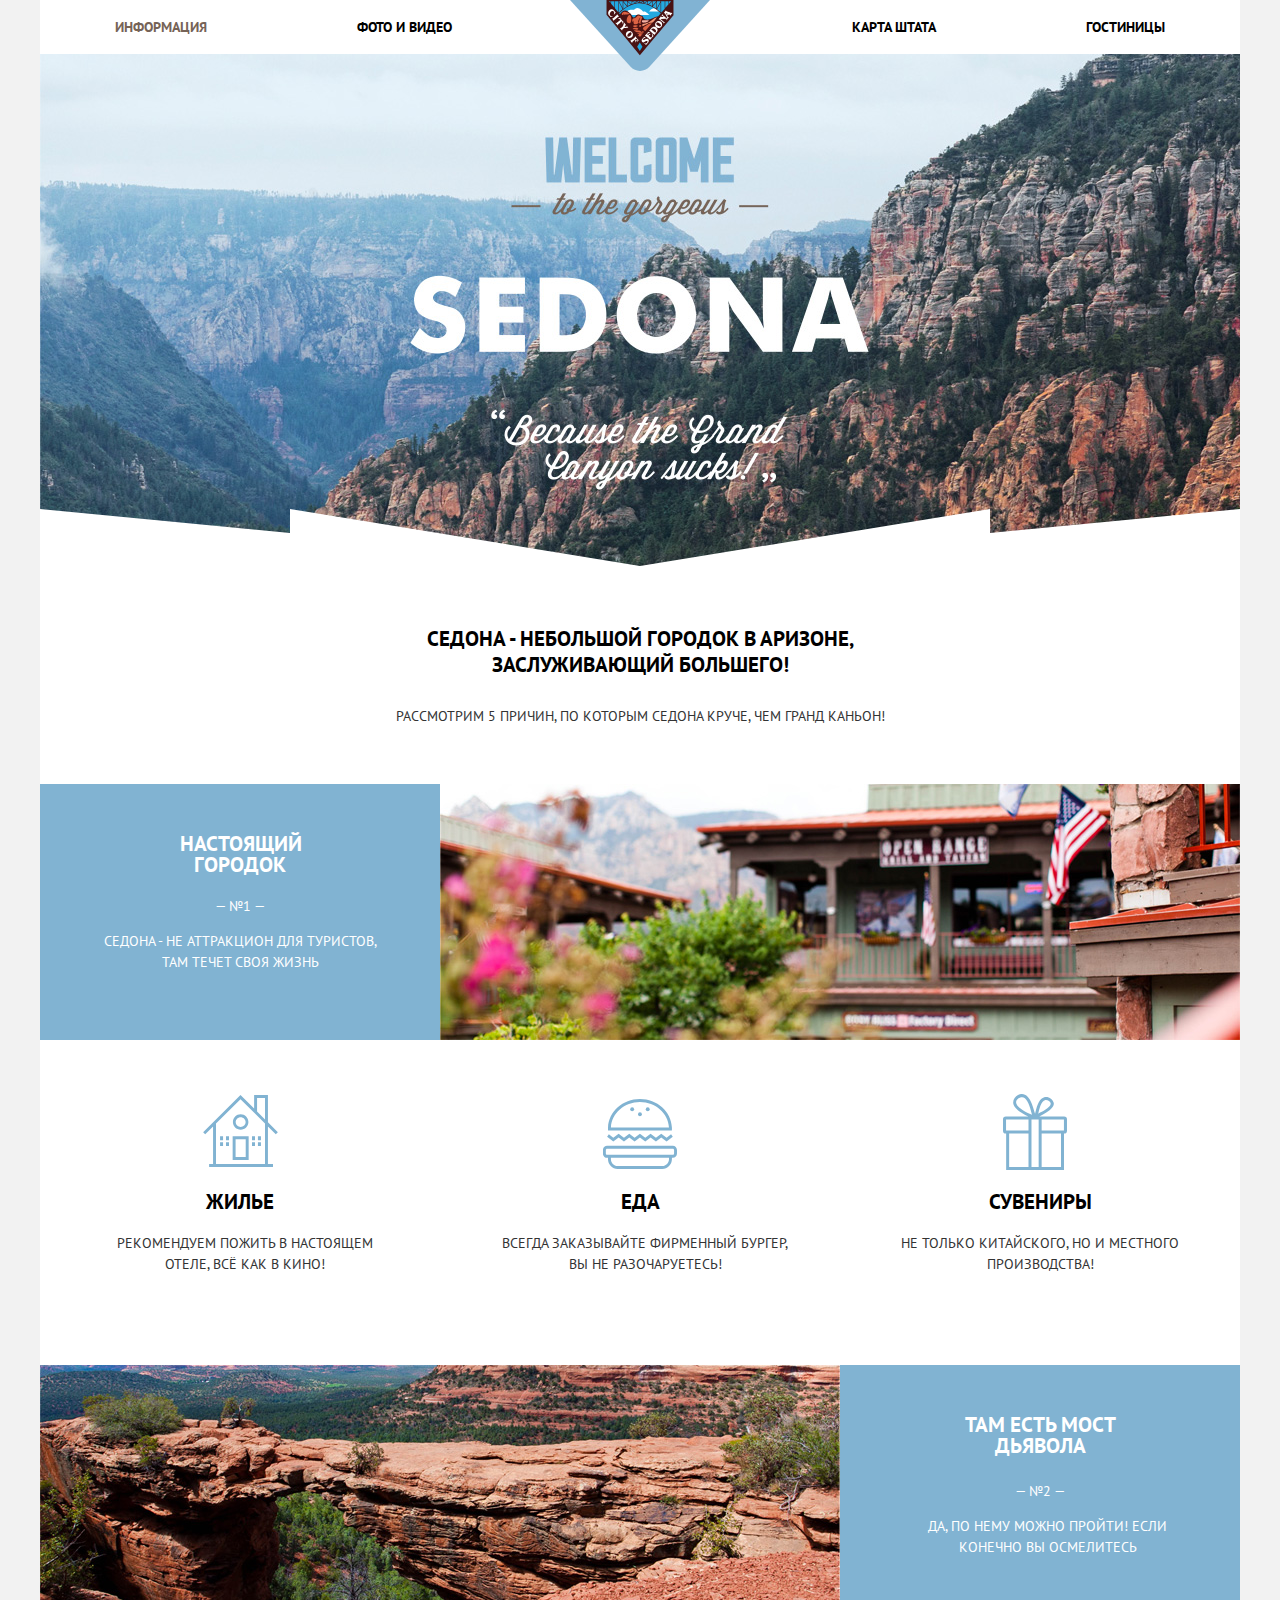
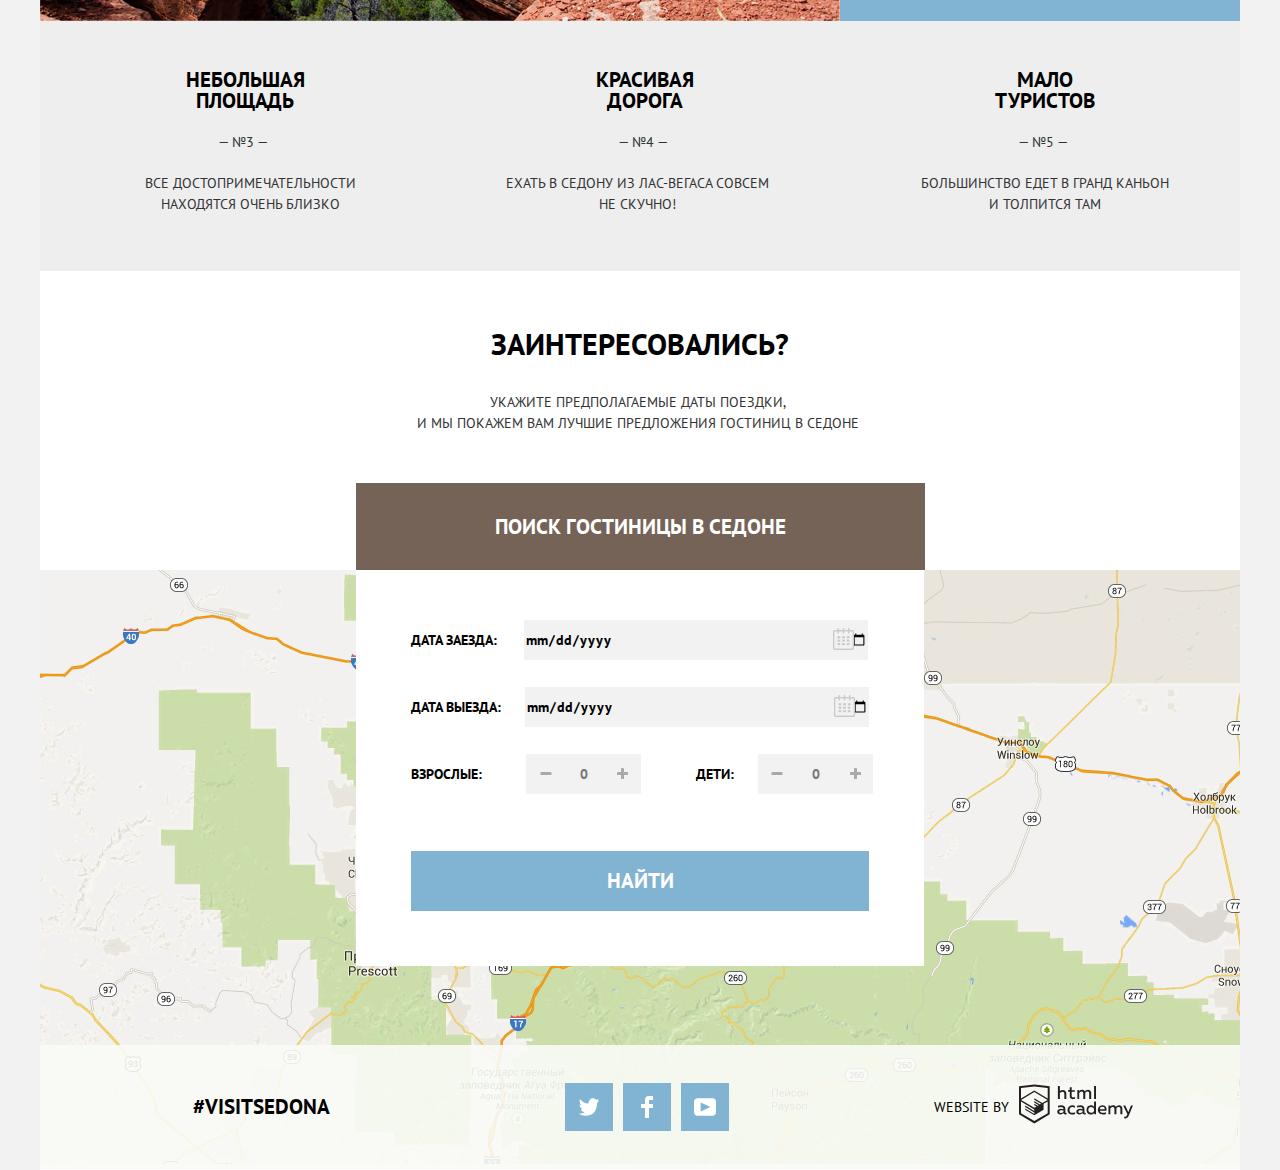
==== index.html @ 7e6beef3 "Финальные правки" ====
<!DOCTYPE html>
<html lang="ru">

<head>
  <meta charset="utf-8">
  <title>HTML Academy: Седона</title>
  <link href="https://fonts.googleapis.com/css?family=PT+Sans:400,700&display=swap&subset=cyrillic" rel="stylesheet">
  <link href="css/normalize.css" rel="stylesheet">
  <link href="css/style.min.css" rel="stylesheet">
</head>

<body>
  <header class="main-header container">
    <nav class="main-navigation">
      <a class="main-header-logo" href="#" tabindex="-1">
        <img src="img/logo-sedona.svg" width="140" height="72" alt="Логотип штата Седона">
      </a>
      <ul class="site-navigation">
        <li class="site-navigation-current"><a href="index.html">Информация</a></li>
        <li><a href="#media">Фото и видео</a></li>
        <li><a href="#map">Карта штата</a></li>
        <li><a href="inner.html">Гостиницы</a></li>
      </ul>
    </nav>
  </header>
  <main class="container">
    <h1 class="visually-hidden">Штат Седона</h1>
    <section class="main-photo-section">
      <h4 class="visually-hidden">Фотография Седоны</h4>
      <img src="img/main-photo.jpg" width="1200" height="800" class="main-photo" alt="Фотография Седоны">
      <div class="main-photo-polygon">
        <svg xmlns="http://www.w3.org/2000/svg" width="1200" height="275" viewBox="0 0 1200 57">
          <path d="M0 57V0l250 24V0l350 57L950 0v24l250-24v57H0z" fill="#fff" /></svg>
      </div>
    </section>
    <section class="features">
      <div class="features-text">
        <h2 class="visually-hidden">Преимущества Седоны</h2>
        <p class="features-text-main">Седона - небольшой городок в Аризоне, заслуживающий большего!</p>
        <p class="features-text-p thin-text">Рассмотрим 5 причин, по которым Седона круче, чем Гранд Каньон!</p>
      </div>
      <ul class="features-list">
        <li class="feature-with-photo">
          <div class="feature-city">
            <h3>Настоящий городок</h3>
            <span class="number thin-text">&mdash; №1 &mdash;</span>
            <p class="feature-text-sedona thin-text">Седона - не аттракцион для туристов, там течет своя жизнь</p>
          </div>
          <img src="img/sedona-city.jpg" class="feature-photo" width="800" height="256" alt="Фото города Седона">
        </li>
        <li class="feature-with-photo">
          <img src="img/sedona-bridge.jpg" class="feature-photo" width="800" height="256" alt="Фото моста Дьявола">
          <div class="feature-bridge">
            <h3>Там есть мост дьявола</h3>
            <span class="number thin-text">&mdash; №2 &mdash;</span>
            <p class="feature-text-bridge thin-text">Да, по нему можно пройти! Если конечно вы осмелитесь</p>
          </div>
        </li>
        <li class="feature-item-no-photo">
          <div class="square">
            <h3>Небольшая площадь</h3>
            <span class="thin-text">&mdash; №3 &mdash;</span>
            <p class="feature-text-places thin-text">Все достопримечательности находятся очень близко</p>
          </div>
        </li>
        <li class="feature-item-no-photo">
          <div class="road">
            <h3>Красивая дорога</h3>
            <span class="thin-text">&mdash; №4 &mdash;</span>
            <p class="feature-text-road thin-text">Ехать в Седону из Лас-Вегаса совсем не скучно!</p>
          </div>
        </li>
        <li class="feature-item-no-photo">
          <div class="tourists">
            <h3>Мало туристов</h3>
            <span class="thin-text">&mdash; №5 &mdash;</span>
            <p class="feature-text-canyon thin-text">Большинство едет в Гранд Каньон и толпится там</p>
          </div>
        </li>
        <li>
          <ul class="infrastructure-list">
            <li class="infrastructure-item">
              <h3 class="accomodation-heading">Жилье</h3>
              <p class="accomodation-text thin-text">Рекомендуем пожить в настоящем отеле, всё как в кино!</p>
            </li>
            <li class="infrastructure-item">
              <h3 class="food-heading">Еда</h3>
              <p class="burger-text thin-text">Всегда заказывайте фирменный бургер, вы не разочаруетесь!</p>
            </li>
            <li class="infrastructure-item">
              <h3 class="souvenirs-heading">Сувениры</h3>
              <p class="souvenirs-text thin-text">Не только китайского, но и местного производства!</p>
            </li>
          </ul>
        </li>
      </ul>
    </section>
    <section class="search-hotel">
      <h2 class="visually-hidden">Поиск гостиницы в Седоне</h2>
      <b>Заинтересовались?</b>
      <p class="appointment-info thin-text">
        Укажите предполагаемые даты поездки,<br> и мы покажем вам лучшие предложения гостиниц в Седоне
      </p>
      <a href="hotel-form.html" class="button activate-form-btn">Поиск гостиницы в Седоне</a>
      <div class="search-form">
        <form class="appointment-form" action="https://echo.htmlacademy.ru" method="POST">
          <p class="appointment-item appointment-item-arrival-date">
            <label for="appointment-arrival-date">Дата заезда:</label>
            <input class="date-window" id="appointment-arrival-date" type="date" name="arrival" value="">
            <button class="calendar-btn-in" type="button"></button>
          </p>
          <p class="appointment-item">
            <label for="appointment-departure-date">Дата выезда:</label>
            <input class="date-window" id="appointment-departure-date" type="date" name="departure" value="">
            <button class="calendar-btn-out" type="button"></button>
          </p>
          <div class="visitors">
            <p class="appointment-item appointment-item-adults">
              <button class="btn-plus btn-plus-adults" type="button"></button>
              <label for="number-adults">Взрослые:</label>
              <input class="adult-numbers" id="number-adults" type="text" name="adults" placeholder="0">
              <button class="btn-minus btn-minus-adults" type="button"></button>
            </p>
            <p class="appointment-item appointment-item-children">
              <label for="number-children">Дети:</label>
              <button class="btn-plus btn-plus-children" type="button"></button>
              <input class="children-numbers" id="number-children" type="text" name="children" placeholder="0">
              <button class="btn-minus btn-minus-children" type="button"></button>
            </p>
          </div>
          <button class="button button-form" type="submit">Найти</button>
        </form>
      </div>
    </section>
    <section class="map-section">
      <h4 class="visually-hidden">Карта Седоны</h4>
      <img src="img/map.jpg" class="map" width="1200" height="594" alt="Карта Седоны">
    </section>
  </main>
  <footer class="main-footer container">
    <b>#VISITSEDONA</b>
    <div class="footer-social">
      <a class="social-button social-button-twitter" href="#twitter" aria-label="Седона в Twitter">
        <svg xmlns="http://www.w3.org/2000/svg" xmlns:xlink="http://www.w3.org/1999/xlink" width="20" height="20"
          viewBox="0 0 17 15">
          <path fill="#FFF"
            d="M10.95.144c1.685-.496 2.984.27 3.577 1.179.673-.231 1.331-.481 2.011-.708a2.345 2.345 0 0 1-.857 1.768c.685.17 1.304-.491 1.304-.491-.169 1-1.006 1.788-1.563 2.024-.231 6.75-3.175 11.217-10.077 11.082h-.446c-.41 0-4.164-.46-4.898-1.887 2.271.196 3.893-.422 4.693-1.177-.96-.3-2.679-.477-2.979-2.95.349.106.564.228 1.19.119C1.705 8.247.374 7.53.448 5.33c.285.328 1.067.536 1.34.472C1.085 5.561-.182 2.442.894.85c1.818 1.854 3.735 3.606 7.152 3.773C8.254 2.33 9.183.793 10.95.144z" />
        </svg>
      </a>
      <a class="social-button social-button-facebook" href="#facebook" aria-label="Седона на Facebook">
        <svg xmlns="http://www.w3.org/2000/svg" width="18" height="22" viewBox="0 0 12 22">
          <path fill="#FFF" d="M12 4V0H8a4 4 0 0 0-4 4v4H0v4h4v10h4V12h4V8H8V4h4z" /></svg>
      </a>
      <a class="social-button social-button-youtube" href="#youtube" aria-label="Седона в Youtube">
        <svg xmlns="http://www.w3.org/2000/svg" xmlns:xlink="http://www.w3.org/1999/xlink" width="22" height="20"
          viewBox="0 0 20 16">
          <path fill="#FFF"
            d="M17 0H3C1.35 0 0 1.35 0 3v10c0 1.65 1.35 3 3 3h14c1.65 0 3-1.35 3-3V3c0-1.65-1.35-3-3-3zM6.027 11.998V4.002L15.014 8l-8.987 3.998z" />
        </svg>
      </a>
    </div>
    <p class="footer-copyright">
      <span>Website by</span>
      <a class="academy-logo" href="https://htmlacademy.ru/intensive/htmlcss" aria-label="Логотип HTML-академии">
        <svg id="Layer_1" data-name="Layer 1" xmlns="http://www.w3.org/2000/svg" width="114" height="40"
          viewBox="0 0 108.08 36.85">
          <title>logo-htmlacademy-small1</title>
          <path
            d="M44.61,26.88a2,2,0,0,0,.55-0.1v1.33a3.25,3.25,0,0,1-1.18.21,1.67,1.67,0,0,1-1.67-1,4.84,4.84,0,0,1-3.14,1.08c-1.51,0-2.91-.83-2.91-2.55,0-2.13,2-2.79,3.71-2.79a11.08,11.08,0,0,1,2.17.25v-0.3c0-1-.76-1.77-2.19-1.77a7.42,7.42,0,0,0-3,.64v-1.7a10.21,10.21,0,0,1,3.19-.55c2.36,0,3.81,1.12,3.81,3.65v3a0.54,0.54,0,0,0,.49.59h0.17Zm-6.44-1.13A1.35,1.35,0,0,0,39.63,27h0.11a3.39,3.39,0,0,0,2.41-1V24.58a9.72,9.72,0,0,0-1.81-.21c-1,0-2.16.33-2.16,1.38h0Zm12.36-6.11a5,5,0,0,1,2.57.64V22a4.08,4.08,0,0,0-2.3-.7,2.75,2.75,0,1,0,0,5.49,5,5,0,0,0,2.43-.64v1.71a6.27,6.27,0,0,1-2.76.57A4.21,4.21,0,0,1,46,24.51q0-.21,0-0.41a4.32,4.32,0,0,1,4.18-4.46h0.38Zm12.17,7.24a2,2,0,0,0,.55-0.1v1.33a3.25,3.25,0,0,1-1.18.21,1.67,1.67,0,0,1-1.67-1,4.84,4.84,0,0,1-3.14,1.08c-1.51,0-2.91-.83-2.91-2.55,0-2.13,2-2.79,3.71-2.79a11.08,11.08,0,0,1,2.17.25v-0.3c0-1-.76-1.77-2.19-1.77a7.42,7.42,0,0,0-3,.64v-1.7a10.21,10.21,0,0,1,3.19-.55c2.36,0,3.81,1.12,3.81,3.65v3a0.54,0.54,0,0,0,.49.59h0.17Zm-6.44-1.13A1.35,1.35,0,0,0,57.73,27h0.11a3.39,3.39,0,0,0,2.41-1V24.58a9.72,9.72,0,0,0-1.81-.21c-1.06,0-2.16.33-2.16,1.38h0ZM73,16V28.2H71.35V26.88a3.88,3.88,0,0,1-3.19,1.54,4.4,4.4,0,0,1,0-8.78,3.81,3.81,0,0,1,3,1.3V16H73Zm-4.53,5.22a2.76,2.76,0,1,0,0,5.52A2.86,2.86,0,0,0,71.15,25V23A2.91,2.91,0,0,0,68.49,21.27ZM79,19.64c3.31,0,4.46,2.68,3.92,5.09H76.7c0.21,1.5,1.67,2.11,3.19,2.11a6.11,6.11,0,0,0,2.64-.59v1.6a7.14,7.14,0,0,1-3,.57C77,28.42,74.78,27,74.78,24a4.18,4.18,0,0,1,4-4.39H79Zm0.09,1.54a2.28,2.28,0,0,0-2.44,2.1v0.06H81.3A2,2,0,0,0,79.13,21.18Zm5.73,7V19.87h1.65v1a3.81,3.81,0,0,1,2.78-1.27A2.86,2.86,0,0,1,91.89,21a4.12,4.12,0,0,1,2.91-1.33A3.06,3.06,0,0,1,98,23V28.2h-1.9V23.05a1.59,1.59,0,0,0-1.42-1.75H94.42a2.8,2.8,0,0,0-2.07,1.12V28.2h-1.9V23.05A1.59,1.59,0,0,0,89,21.31H88.8a3,3,0,0,0-2.21,1.29v5.63H84.86Zm21.31-8.33h1.9l-3.91,9.46c-0.9,2.17-2.09,2.86-3.35,2.86a4.76,4.76,0,0,1-1.1-.14V30.46a2.86,2.86,0,0,0,.85.12c0.9,0,1.58-.64,2.07-1.9l0.17-.42-4-8.4h2l2.86,6.29ZM38.73,1.46V6.22a3.81,3.81,0,0,1,2.7-1.14,3.25,3.25,0,0,1,3.44,3.4v5.15H43V8.72a1.81,1.81,0,0,0-1.61-2h-0.3a2.93,2.93,0,0,0-2.32,1.39v5.52h-1.9V1.46h1.9ZM49.94,2.31v3h3V6.91h-3v3.81c0,1.1.5,1.46,1.58,1.46a4.49,4.49,0,0,0,1.69-.33v1.6A6.8,6.8,0,0,1,51,13.8a2.55,2.55,0,0,1-2.86-2.74V6.89H46.58V5.26h1.5V2.74Zm5.4,11.31V5.28H57v1A3.81,3.81,0,0,1,59.77,5a2.86,2.86,0,0,1,2.6,1.33A4.12,4.12,0,0,1,65.28,5,3.06,3.06,0,0,1,68.44,8.4v5.21h-1.9V8.46a1.59,1.59,0,0,0-1.42-1.75H64.89a2.8,2.8,0,0,0-2.07,1.12v5.78h-1.9V8.46A1.59,1.59,0,0,0,59.5,6.71H59.27A3,3,0,0,0,57.06,8v5.63H55.34ZM71.17,1.45H73V13.6H71.17V1.45ZM14.71,0H14.55L0,1.54V28.21l14.55,8.66,14.55-8.66V1.54Zm12.5,27.1L14.55,34.64,1.9,27.12V16.18l12.59,7.5V25L5.86,19.9v1.31l8.68,5.21v1.39L5.87,22.65V24l8.68,5.21,8.75-5.24V18.31L27.2,16V27.12Zm0-12.53-3.48,2-1.6,1L14.51,13v1.31L21,18.23H21l-0.14.09-1,.54-5.37-3.2V17l4.24,2.52-1,.67-3.2-1.9v1.31l2.1,1.24L14.5,22.1,2,14.65,14.51,7.11Zm0-1.32L14.49,5.76,1.91,13.25v-10L14.56,1.92,27.21,3.25v10h0Z"
            transform="translate(0 -0.02)" fill="#231f20" />
        </svg>
      </a>
    </p>
  </footer>
  <script src="js/script.min.js"></script>
</body>

</html>
---- css/style.min.css ----
@-webkit-keyframes wow{0%{-webkit-transform:rotate(0deg);transform:rotate(0deg)}to{-webkit-transform:rotate(360deg);transform:rotate(360deg)}}@keyframes wow{0%{-webkit-transform:translateX(-2000px);transform:translateX(-2000px)}to{-webkit-transform:translateX(0);transform:translateX(0)}}@-webkit-keyframes shake{0%,to{-webkit-transform:translateX(0);transform:translateX(0)}10%,30%,50%,70%,90%{-webkit-transform:translateX(-10px);transform:translateX(-10px)}20%,40%,60%,80%{-webkit-transform:translateX(10px);transform:translateX(10px)}}@keyframes shake{0%,to{-webkit-transform:translateX(0);transform:translateX(0)}10%,30%,50%,70%,90%{-webkit-transform:translateX(-10px);transform:translateX(-10px)}20%,40%,60%,80%{-webkit-transform:translateX(10px);transform:translateX(10px)}}.main-navigation,body{font-size:14px;font-weight:700;background-color:#fff}body{margin:0;font-family:"PT Sans",Arial,sens-serif;text-transform:uppercase;line-height:21px}a{text-decoration:none}img{max-width:100%;height:auto}.main-navigation{line-height:26px;color:#000;display:-webkit-box;display:-ms-flexbox;display:flex;-webkit-box-orient:horizontal;-webkit-box-direction:normal;-ms-flex-direction:row;flex-direction:row;-ms-flex-pack:distribute;justify-content:space-around;-ms-flex-wrap:nowrap;flex-wrap:nowrap;-webkit-box-align:center;-ms-flex-align:center;align-items:center;position:relative}.container{margin:0 auto;width:1200px;-webkit-box-shadow:80px 0 0 0 #f2f2f2,-80px 0 0 #f2f2f2;box-shadow:80px 0 0 0 #f2f2f2,-80px 0 0 #f2f2f2}.site-navigation{list-style:none;margin-left:0;padding:0;display:-webkit-box;display:-ms-flexbox;display:flex;-webkit-box-orient:horizontal;-webkit-box-direction:normal;-ms-flex-direction:row;flex-direction:row;width:100%;-ms-flex-pack:distribute;justify-content:space-around}.site-navigation li:nth-child(2){margin-right:250px}.site-navigation a{color:#000}.main-header-logo{z-index:10;top:0;position:absolute;left:530px}.features{margin-top:-218px;-webkit-box-shadow:80px 0 0 0 #f2f2f2,-80px 0 0 #f2f2f2;box-shadow:80px 0 0 0 #f2f2f2,-80px 0 0 #f2f2f2}.features-text-main{text-align:center;font-size:21px;line-height:26px;margin:60px auto -15px;width:445px}.features-text{background-color:#fff;display:inline-block;width:1200px;vertical-align:center}.features-text-p{text-align:center;font-size:14px;line-height:26px;margin-top:40px;margin-bottom:55px}.feature-bridge{width:400px}.feature-with-photo{background-color:#81b3d2}.feature-item-no-photo,.feature-with-photo,.features-list{margin:0;padding:0;display:-webkit-box;display:-ms-flexbox;display:flex}.features-list{list-style:none;-ms-flex-wrap:wrap;flex-wrap:wrap;text-align:center}.feature-item-no-photo,.feature-with-photo{min-height:250px;-webkit-box-align:center;-ms-flex-align:center;align-items:center;width:1200px}.feature-item-no-photo{background-color:#eee;-webkit-box-pack:justify;-ms-flex-pack:justify;justify-content:space-between;width:400px;-webkit-box-ordinal-group:5;-ms-flex-order:4;order:4}.feature-item h3{font-size:21px;line-height:21px}.feature-item-no-photo h3,.feature-with-photo h3{width:120px;margin-left:140px;font-size:21px;line-height:21px}.road,.square,.tourists{margin-left:5px;margin-top:-15px}.feature-with-photo h3,.feature-with-photo p,.feature-with-photo span{color:#fff;text-align:center}.feature-bridge h3{width:151px;margin:0 auto 25px}.thin-text{color:#333;font-weight:400}.features li:nth-child(1){-webkit-box-ordinal-group:2;-ms-flex-order:1;order:1}.features li:nth-child(6){-webkit-box-ordinal-group:3;-ms-flex-order:2;order:2}.features li:nth-child(2){-webkit-box-ordinal-group:4;-ms-flex-order:3;order:3}.infrastructure-list{list-style:none;display:-webkit-box;display:-ms-flexbox;display:flex;-webkit-box-pack:justify;-ms-flex-pack:justify;justify-content:space-between;margin:0;padding:0}.infrastructure-item{text-align:center;background-color:#fff;font-size:14px;line-height:21px;-webkit-box-ordinal-group:4;-ms-flex-order:3;order:3;width:400px;padding:130px 0 0;position:relative}.infrastructure-item h3{font-size:21px;line-height:21px}.search-hotel{text-align:center;padding-top:55px}.search-hotel b{font-size:30px;line-height:36px}.appointment-info{margin-top:30px;margin-bottom:80px;width:445px;margin-left:375px}.appointment-form{background:#fff;width:568px;margin:0 auto;min-height:396px;display:-webkit-box;display:-ms-flexbox;display:flex;-ms-flex-wrap:wrap;flex-wrap:wrap;-webkit-box-pack:justify;-ms-flex-pack:justify;justify-content:space-between}.button{font:inherit;vertical-align:middle;text-transform:uppercase;text-align:center;border:0}.activate-form-btn{width:568px;background-color:#766357;color:#fff;font-size:21px;text-align:center;line-height:26px;margin:0 auto;padding:30px 139px}.activate-form-btn:focus,.activate-form-btn:hover{background-color:#604e43}.activate-form-btn:active{background-color:#503e33;color:#928a85}.button-form{width:460px;min-height:58px;background-color:#81b3d2;text-transform:uppercase;font-size:21px;font-weight:700;font-style:normal;font-stretch:normal;line-height:26px;letter-spacing:normal;text-align:center;color:#fff;margin:55px}.button-form:focus,.button-form:hover{background-color:#669ec0}.button-form:active{color:#94b9d2;background-color:#5496bd}.appointment-item input{font:inherit;background-color:#f2f2f2;border:0;font-size:14px;line-height:26px;min-height:40px;-webkit-box-sizing:border-box;box-sizing:border-box;width:344px}.appointment-item input:hover{background-color:#ebebeb}.appointment-item input:focus{background-color:#fff;outline:2px solid #e5e5e5}.map-section{width:1200px;position:relative;margin:30px auto 0;z-index:-10;-webkit-box-shadow:80px 0 0 0 #f2f2f2,-80px 0 0 #f2f2f2;box-shadow:80px 0 0 0 #f2f2f2,-80px 0 0 #f2f2f2}.main-footer,.social-button{display:-webkit-box;display:-ms-flexbox;display:flex;-webkit-box-orient:horizontal;-webkit-box-direction:normal;-ms-flex-direction:row;flex-direction:row;-webkit-box-align:center;-ms-flex-align:center;align-items:center}.main-footer{color:#000;background-color:rgba(249,251,246,.9);background-position:0 0;background-repeat:no-repeat;-ms-flex-wrap:nowrap;flex-wrap:nowrap;padding:25px;-webkit-box-sizing:border-box;box-sizing:border-box;margin:-125px auto auto;-webkit-box-shadow:80px 0 0 0 #f2f2f2,-80px 0 0 #f2f2f2;box-shadow:80px 0 0 0 #f2f2f2,-80px 0 0 #f2f2f2;width:1200px;-ms-flex-pack:distribute;justify-content:space-around}.main-footer .footer-social{margin-left:70px}.social-button{width:48px;height:48px;background-color:#81b3d2;margin-right:10px;-webkit-box-pack:center;-ms-flex-pack:center;justify-content:center}.social-button:focus,.social-button:hover{background-color:#669ec0}.social-button:active{background-color:#5496bd}.social-button:active path{fill:#88b6d1}.footer-copyright,.footer-social{display:-webkit-box;display:-ms-flexbox;display:flex;-webkit-box-align:center;-ms-flex-align:center;align-items:center}.main-footer b{font-size:21px;line-height:26px;margin-left:45px}.footer-copyright{margin-left:30px}.footer-copyright span{font-size:14px;line-height:26px;font-weight:400;vertical-align:middle;margin-right:10px}.academy-logo:focus path,.academy-logo:hover path{fill:#81b3d2}.academy-logo:active path{fill:#bdbbbc}.visually-hidden{position:absolute;clip:rect(0 0 0 0);width:1px;height:1px;margin:-1px}.filter{display:-webkit-box;display:-ms-flexbox;display:flex;-ms-flex-pack:distribute;justify-content:space-around;-ms-flex-wrap:wrap;flex-wrap:wrap}.filter ul{list-style:none;margin-left:-15px}.filters{background:url(../img/background-filter.jpg) #436b8e;min-height:160px;padding-top:25px}.filter fieldset{border:0;margin-left:35px}.fieldsets{display:-webkit-box;display:-ms-flexbox;display:flex;-webkit-box-pack:justify;-ms-flex-pack:justify;justify-content:space-between;margin-left:30px;margin-right:auto;width:450px}.filter legend{font-size:16px;line-height:21px;color:#fff}.filter-option label{font-size:14px;line-height:21px;display:inline-block;padding:11px 0;position:relative;vertical-align:center}.filter-option{position:relative;margin-left:15px}.filter-option label,.price-control label{color:#fff;font-weight:400}.price-control{border:2px solid #fff;padding:10px 50px 10px 64px}.main-navigation a:hover{color:#cadeeb}.main-navigation a:focus{color:#cadeeb}.main-navigation a:active{color:#cacaca}.site-navigation-current a{color:#766357}.filter-input:disabled+label{color:#000;opacity:.5}.button-form-filter{background-color:transparent;border:2px solid #fff;color:#fff;padding:10px 30px;margin-top:55px;margin-left:130px;font-size:14px;line-height:26px;text-transform:uppercase;margin-bottom:33px}.button-form-filter:hover{background-color:#fff;color:#000;border:0;padding:12px 32px}.sort-find{font-size:21px;line-height:26px;font-weight:700;margin-left:73px}.passive-sort,.sort-title{font-size:12px;line-height:18px;font-weight:400}.sort-title{margin-top:-40px;margin-left:245px}.passive-sort{color:#cacaca;border-bottom:1px dotted #81b3d2}.item-title:hover h3,.passive-sort:hover{color:#81b3d2}.passive-sort:focus{color:#000;border:0}.passive-sort:active{color:#81b3d2;border:0}.sort ul{list-style:none;padding:0;display:-webkit-box;display:-ms-flexbox;display:flex;-ms-flex-wrap:wrap;flex-wrap:wrap;text-align:center;margin:-32px 0 0 350px}.sort{background:#fff;padding:1px;margin-top:10px}.catalog h3{font-size:21px;line-height:26px;font-weight:700;color:#000;margin:0 auto}.text-about-hotel{padding:25px 0;margin-left:-5px}.buttons-hotels{margin-top:15px}.catalog-item,.catalog-item-price{display:-webkit-box;display:-ms-flexbox;display:flex}.catalog-item{border:1px solid #e5e5e5;border-left:none;border-right:none;padding-left:33px}.catalog-item-price{margin-top:7px}.catalog-item-image{padding:29px 40px}.catalog-item:nth-child(2),.catalog-item:nth-child(3){border-top:none;margin-top:-5px}.catalog-category,.catalog-price{font-size:14px;line-height:21px;font-weight:400;color:#333;width:120px}.catalog ul{list-style:none}.catalog{background:#fff;padding:1px;margin-top:15px}.catalog-list{padding:0}.catalog-item-rate{margin-top:43px;padding-right:110px}.hotel-rate,.hotel-stars{display:-webkit-box;display:-ms-flexbox;display:flex}.hotel-stars{-webkit-box-pack:end;-ms-flex-pack:end;justify-content:flex-end;min-width:100px;margin-top:30px;padding-right:105px}.hotel-rate{margin-left:auto;text-align:right;-webkit-box-orient:vertical;-webkit-box-direction:normal;-ms-flex-direction:column;flex-direction:column;margin-right:-45px}.button-more,.rate{font-size:14px;line-height:21px;font-weight:400;color:#727272;background-color:#f2f2f2;padding:7px}.button-more{background-color:#81b3d2;color:#fff;font-weight:700;padding:4px 16px}.button-more:hover{background-color:#669ec0}.button-more:focus{background-color:#5496bd;color:#85b0cd}.button-book{background-color:#766357;color:#fff;font-size:14px;line-height:21px;font-weight:700;padding:4px 16px;margin-left:5px}.button-book:hover{background-color:#604e43}.button-book:focus{background-color:#503e33;color:#928a85}.item-title:active h3{color:#cacaca}.main-footer-inner{min-height:120px;padding:0;background:#fefefe;width:1200px;margin:-15px auto 0}.filter-list{margin:0;padding:0;display:-webkit-box;display:-ms-flexbox;display:flex;-ms-flex-wrap:wrap;flex-wrap:wrap;text-align:center}.star,.star::before{width:22px;min-height:20px}.star{display:inline-block;font-size:0;vertical-align:center;position:relative}.star::before{content:"";position:absolute;left:0;background-image:url(../img/star.svg);background-repeat:no-repeat}.filter-range{width:330px;color:#fff;text-transform:uppercase;margin-left:auto;margin-right:55px}.filter-range-title{margin-bottom:9px;font-weight:600;font-size:16px;line-height:21px}.price-controls{position:relative;height:36px;margin-bottom:20px;font-size:0;border:2px solid #fff;border-radius:2px}.price-controls::after{content:"";position:absolute;top:50%;left:50%;width:2px;height:22px;background:#fff;-webkit-transform:translate(-50%,-50%);-ms-transform:translate(-50%,-50%);transform:translate(-50%,-50%)}.price-controls label{display:inline-block;font-size:14px;line-height:38px;vertical-align:top;cursor:pointer;font-weight:400}.price-controls .max-price,.price-controls .min-price{width:90px;padding-left:65px}.price-controls input{width:50px;margin:0;height:30px;color:inherit;font:inherit;background:0 0;border:0}.range-controls{position:relative;margin-bottom:32px}.range-controls .scale{height:2px;background:rgba(255,255,255,.3)}.range-controls .bar{width:80%;height:2px;background:#fff}.range-toggle{position:absolute;top:-9px;width:4px;height:4px;background:#ababab;border:8px solid #fff;border-radius:50%;-webkit-box-shadow:0 2px 1px 0 rgba(0,1,1,.2);box-shadow:0 2px 1px 0 rgba(0,1,1,.2);cursor:pointer}.range-toggle:hover{background:#1c4f80}.range-toggle-min{left:0}.range-toggle-max{left:80%}.btn-transparent{display:block;margin:0 auto;padding:6px 35px;font-size:14px;line-height:21px;color:#fff;text-transform:uppercase;background:0 0;border:2px solid #fff;border-radius:2px;cursor:pointer}.btn-transparent:hover{color:#000;background:#fff}.feature-text-sedona{width:290px;margin-right:55px;margin-left:55px}.feature-city{margin-bottom:25px}.feature-text-bridge{width:305px;margin-right:55px;margin-left:55px}.feature-text-places{width:220px;margin-left:95px;margin-top:20px}.feature-text-road{width:265px;margin-left:60px;margin-top:20px}.feature-text-canyon{width:250px;margin-left:75px;margin-top:20px}.road,.square,.tourists{width:400px}.accomodation-text{width:260px;margin-bottom:90px;margin-left:75px}.burger-text,.souvenirs-text{width:290px;margin-left:60px}.souvenirs-text{width:280px}.accomodation-heading::before,.food-heading::before,.souvenirs-heading::before{content:"";position:absolute;background-image:url(../img/icon-1.svg);background-repeat:no-repeat;width:80px;min-height:80px;top:55px;left:163px}.food-heading::before,.souvenirs-heading::before{background-image:url(../img/icon-3.svg);top:59px}.souvenirs-heading::before{background-image:url(../img/icon-2.svg);top:54px}.filter-option label::before{position:absolute;z-index:1;width:14px;height:14px;content:"";border:3px solid #fff;border-radius:4px;left:-40px}input[type=checkbox]:disabled+label::before{border-color:#5c5e5f}.filter-option input[type=checkbox]:checked+label::after{position:absolute;z-index:1;content:"";border:4px solid #fff;width:14px;height:6px;border-top-style:none;border-right-style:none;-webkit-transform:rotate(-45deg);-ms-transform:rotate(-45deg);transform:rotate(-45deg);left:-35px}input[type=checkbox]:disabled:checked+label::after{border-color:#5c5e5f}.rate-sort,.type-sort{margin-left:30px}.calendar-btn-in,.calendar-btn-out{background-image:url(../img/calendar.png);position:absolute;width:25px;min-height:25px;top:8px;right:10px;border:0;background-repeat:no-repeat;background-color:transparent}.calendar-btn-in:active,.calendar-btn-in:hover,.calendar-btn-out:active,.calendar-btn-out:hover{background-image:url(../img/calendar.svg);background-repeat:no-repeat;background-color:transparent;border:0}.calendar-btn-in:active,.calendar-btn-out:active{background-image:url(../img/calendar-active.png)}.appointment-item{position:relative;padding-left:55px;padding-top:0;padding-bottom:0;margin:0 auto 0 0}.sort-arrows{position:relative}.sort-arrow-down::after,.sort-arrow-up::after{content:"";position:absolute;border:6px solid transparent;border-top:12px solid #cacaca}.sort-arrow-down::after{-webkit-transform:rotate(180deg);-ms-transform:rotate(180deg);transform:rotate(180deg);right:88px;bottom:5px}.sort-arrow-up::after{right:65px;bottom:-1px}.sort-arrow-down:hover:after,.sort-arrow-up:hover:after{border-top:12px solid #000}.sort-arrow-down:active:after,.sort-arrow-up:active:after{border-top:12px solid #81b3d2}.visitors input{width:115px;text-align:center}.btn-plus-children,.visitors{display:-webkit-box;display:-ms-flexbox;display:flex}.visitors{-ms-flex-wrap:nowrap;flex-wrap:nowrap;margin:25px 0 0}.btn-plus-children{position:absolute;content:"";width:38px;min-height:38px;border:0;left:195px;top:0;background:0 0;cursor:pointer}.btn-minus-children{right:77px}.btn-minus:hover{background-image:url(../img/minus-hover.png)}.btn-plus:hover{background-image:url(../img/plus-hover.png)}.btn-minus:active{background-image:url(../img/minus-active.png)}.btn-plus:active{background-image:url(../img/plus-active.png)}.btn-minus-adults,.btn-minus-children,.btn-plus-adults{position:absolute;content:"";width:38px;min-height:38px;border:0;display:-webkit-box;display:-ms-flexbox;display:flex;top:0;background:0 0;cursor:pointer}.btn-plus-adults{left:247px}.btn-minus-adults{right:76px}.btn-minus,.btn-plus{background-image:url(../img/plus.png);background-repeat:no-repeat;background-position:50% 50%}.btn-minus{background-image:url(../img/minus.png)}.date-window{width:330px}.appointment-item label{margin-right:20px}.appointment-item-arrival-date{margin-top:50px;margin-bottom:25px}.appointment-item-arrival-date label{margin-right:23px}.appointment-item-adults label{margin-right:40px}.main-photo-section{margin-top:-50px;-webkit-box-shadow:80px 0 0 0 #f2f2f2,-80px 0 0 #f2f2f2;box-shadow:80px 0 0 0 #f2f2f2,-80px 0 0 #f2f2f2}.main-photo-polygon{position:absolute;top:400px}.no-form,.search-form{-webkit-animation:wow .6s;animation:wow .6s}.no-form{display:none}.search-form{right:0;position:absolute;left:0;margin-top:30px}.modal-error{-webkit-animation:shake .6s;animation:shake .6s}
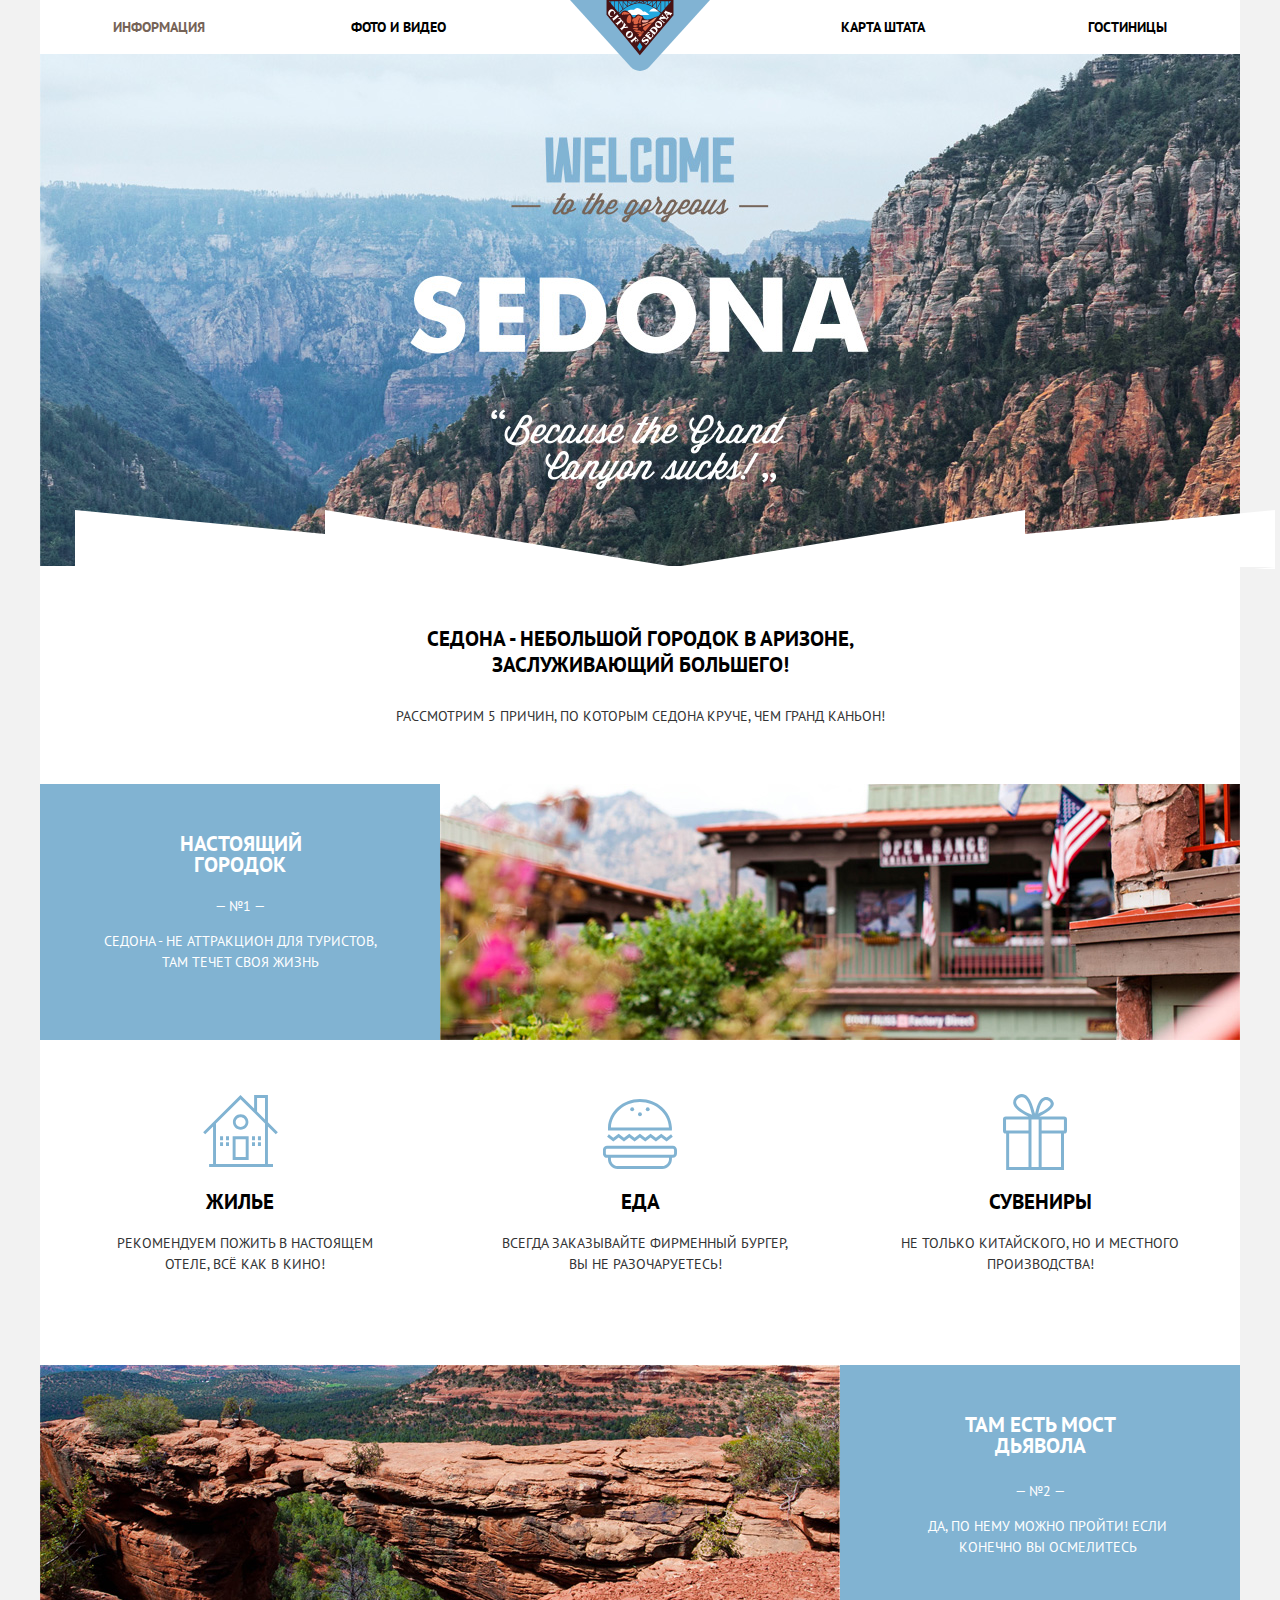
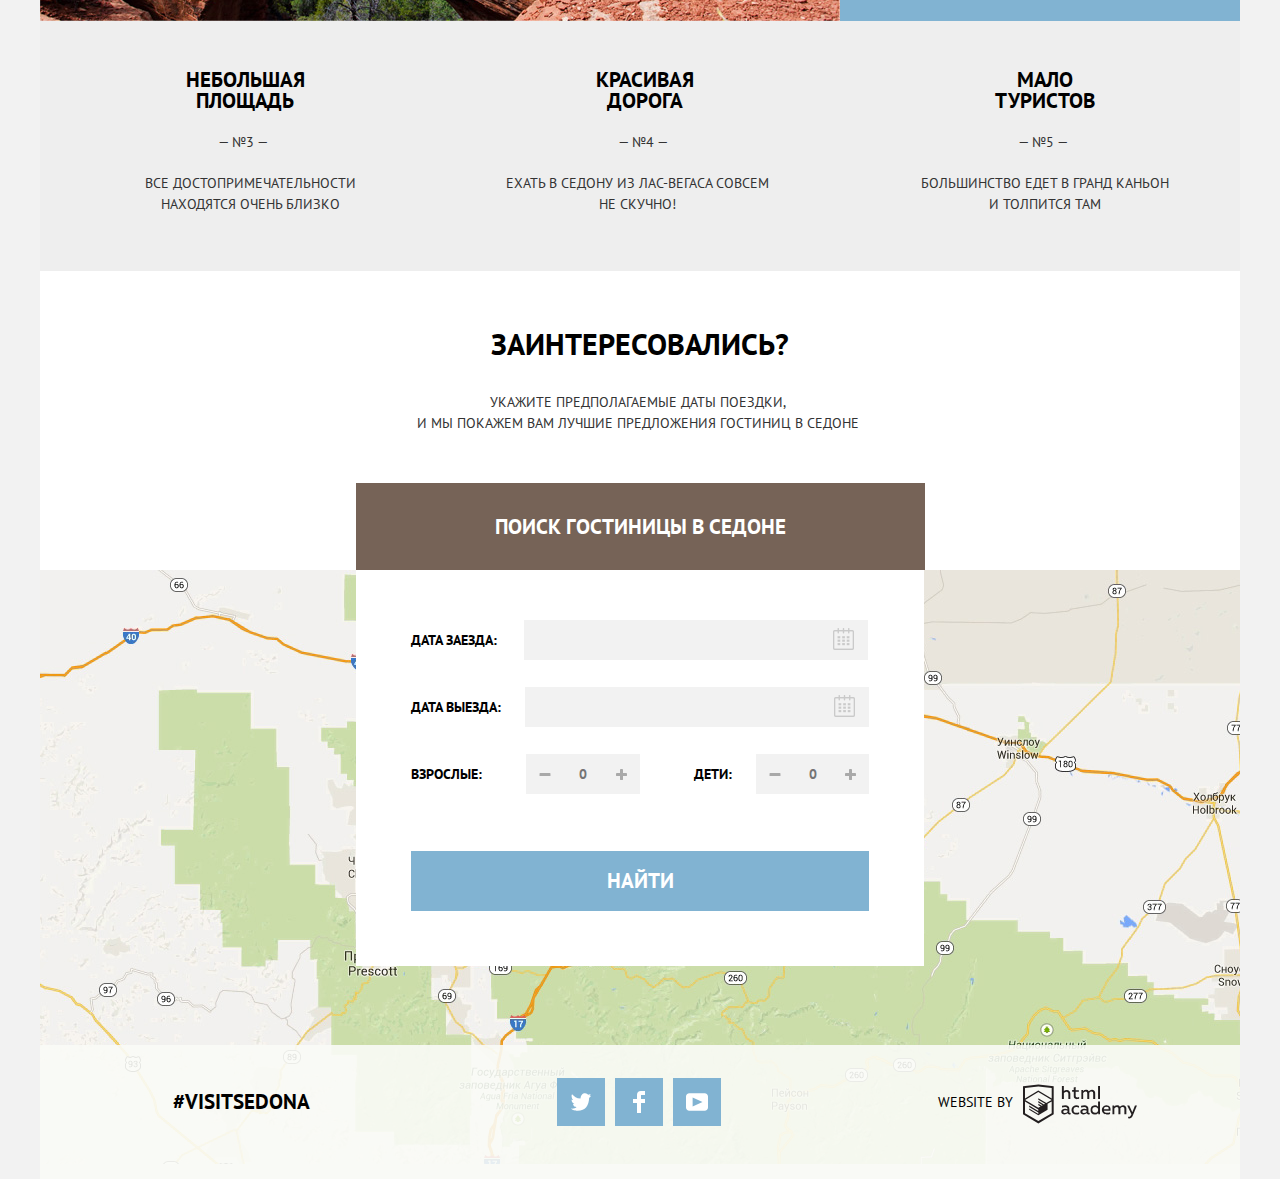
==== commit 01b58865: "Правки по перфект пикселю" ====
--- a/index.html
+++ b/index.html
@@ -6,7 +6,7 @@
   <title>HTML Academy: Седона</title>
   <link href="https://fonts.googleapis.com/css?family=PT+Sans:400,700&display=swap&subset=cyrillic" rel="stylesheet">
   <link href="css/normalize.css" rel="stylesheet">
-  <link href="css/style.min.css" rel="stylesheet">
+  <link href="css/style.css" rel="stylesheet">
 </head>
 
 <body>
@@ -28,10 +28,6 @@
     <section class="main-photo-section">
       <h4 class="visually-hidden">Фотография Седоны</h4>
       <img src="img/main-photo.jpg" width="1200" height="800" class="main-photo" alt="Фотография Седоны">
-      <div class="main-photo-polygon">
-        <svg xmlns="http://www.w3.org/2000/svg" width="1200" height="275" viewBox="0 0 1200 57">
-          <path d="M0 57V0l250 24V0l350 57L950 0v24l250-24v57H0z" fill="#fff" /></svg>
-      </div>
     </section>
     <section class="features">
       <div class="features-text">
@@ -106,25 +102,25 @@
         <form class="appointment-form" action="https://echo.htmlacademy.ru" method="POST">
           <p class="appointment-item appointment-item-arrival-date">
             <label for="appointment-arrival-date">Дата заезда:</label>
-            <input class="date-window" id="appointment-arrival-date" type="date" name="arrival" value="">
+            <input class="date-window" id="appointment-arrival-date" type="text" name="arrival" value="">
             <button class="calendar-btn-in" type="button"></button>
           </p>
           <p class="appointment-item">
             <label for="appointment-departure-date">Дата выезда:</label>
-            <input class="date-window" id="appointment-departure-date" type="date" name="departure" value="">
+            <input class="date-window" id="appointment-departure-date" type="text" name="departure" value="">
             <button class="calendar-btn-out" type="button"></button>
           </p>
           <div class="visitors">
             <p class="appointment-item appointment-item-adults">
               <button class="btn-plus btn-plus-adults" type="button"></button>
               <label for="number-adults">Взрослые:</label>
-              <input class="adult-numbers" id="number-adults" type="text" name="adults" placeholder="0">
+              <input class="counter adult-numbers" id="number-adults" type="text" name="adults" placeholder="0">
               <button class="btn-minus btn-minus-adults" type="button"></button>
             </p>
             <p class="appointment-item appointment-item-children">
               <label for="number-children">Дети:</label>
               <button class="btn-plus btn-plus-children" type="button"></button>
-              <input class="children-numbers" id="number-children" type="text" name="children" placeholder="0">
+              <input class="counter children-numbers" id="number-children" type="text" name="children" placeholder="0">
               <button class="btn-minus btn-minus-children" type="button"></button>
             </p>
           </div>
@@ -172,7 +168,7 @@
       </a>
     </p>
   </footer>
-  <script src="js/script.min.js"></script>
+  <script src="js/script.js"></script>
 </body>
 
 </html>
--- a/css/style.css
+++ b/css/style.css
@@ -0,0 +1,1450 @@
+body {
+  margin: 0;
+  font-family: "PT Sans", Arial, sens-serif;
+  font-size: 14px;
+  line-height: 21px;
+  font-weight: 700;
+  text-transform: uppercase;
+  background-color: #f2f2f2;
+  min-width: 1200px;
+}
+
+a {
+  text-decoration: none;
+}
+
+img {
+  max-width: 100%;
+  height: auto;
+}
+
+.main-navigation {
+  font-size: 14px;
+  line-height: 26px;
+  font-weight: 700;
+  color: #000000;
+  background-color: #ffffff;
+  display: -webkit-box;
+  display: -ms-flexbox;
+  display: flex;
+  -webkit-box-orient: horizontal;
+  -webkit-box-direction: normal;
+  -ms-flex-direction: row;
+  flex-direction: row;
+  -ms-flex-pack: distribute;
+  justify-content: space-around;
+  -ms-flex-wrap: nowrap;
+  flex-wrap: nowrap;
+  -webkit-box-align: center;
+  -ms-flex-align: center;
+  align-items: center;
+  position: relative;
+}
+
+.container {
+  margin: 0 auto;
+  width: 1200px;
+}
+
+
+.site-navigation {
+  list-style: none;
+  margin-left: 0;
+  padding: 0;
+  display: -webkit-box;
+  display: -ms-flexbox;
+  display: flex;
+  -webkit-box-orient: horizontal;
+  -webkit-box-direction: normal;
+  -ms-flex-direction: row;
+  flex-direction: row;
+  width: 100%;
+  -ms-flex-pack: distribute;
+  justify-content: space-around;
+}
+
+.site-navigation li:nth-child(2) {
+  margin-right: 250px;
+}
+
+.site-navigation li:nth-child(3) {
+  margin-right: 17px;
+}
+
+.site-navigation a {
+  color: #000000;
+}
+
+.main-header-logo {
+  z-index: 10;
+  top: 0;
+  position: absolute;
+  left: 530px;
+}
+
+.features {
+  margin-top: -218px;
+}
+
+.features-text-main {
+  text-align: center;
+  font-size: 21px;
+  line-height: 26px;
+  margin: 60px auto -15px auto;
+  width: 445px;
+}
+
+.features-text {
+  background-color: #ffffff;
+  display: inline-block;
+  width: 1200px;
+  vertical-align: center;
+}
+
+.features-text-p {
+  text-align: center;
+  font-size: 14px;
+  line-height: 26px;
+  margin-top: 40px;
+  margin-bottom: 55px;
+}
+
+.feature-bridge {
+  width: 400px;
+}
+
+.feature-with-photo {
+  background-color: #81b3d2;
+}
+
+.features-list {
+  list-style: none;
+  margin: 0;
+  padding: 0;
+  display: -webkit-box;
+  display: -ms-flexbox;
+  display: flex;
+  -ms-flex-wrap: wrap;
+  flex-wrap: wrap;
+  text-align: center;
+}
+
+.feature-with-photo {
+  margin: 0;
+  padding: 0;
+  display: -webkit-box;
+  display: -ms-flexbox;
+  display: flex;
+  min-height: 250px;
+  -webkit-box-align: center;
+  -ms-flex-align: center;
+  align-items: center;
+  width: 1200px;
+}
+
+.feature-item-no-photo {
+  margin: 0;
+  padding: 0;
+  background-color: #eeeeee;
+  display: -webkit-box;
+  display: -ms-flexbox;
+  display: flex;
+  -webkit-box-pack: justify;
+  -ms-flex-pack: justify;
+  justify-content: space-between;
+  min-height: 250px;
+  -webkit-box-align: center;
+  -ms-flex-align: center;
+  align-items: center;
+  width: 400px;
+  -webkit-box-ordinal-group: 5;
+  -ms-flex-order: 4;
+  order: 4;
+}
+
+.feature-item h3 {
+  font-size: 21px;
+  line-height: 21px;
+}
+
+.feature-with-photo h3 {
+  font-size: 21px;
+  line-height: 21px;
+}
+
+.feature-with-photo h3,
+.feature-item-no-photo h3 {
+  width: 120px;
+  margin-left: 140px;
+  font-size: 21px;
+  line-height: 21px;
+}
+
+.square,
+.road,
+.tourists {
+  margin-left: 5px;
+  margin-top: -15px;
+}
+
+.feature-with-photo h3,
+.feature-with-photo span,
+.feature-with-photo p {
+  color: #ffffff;
+  text-align: center;
+}
+
+.feature-bridge h3 {
+  width: 151px;
+  margin: 0 auto;
+  margin-bottom: 25px;
+}
+
+.thin-text {
+  color: #333333;
+  font-weight: 400;
+}
+
+.features li:nth-child(1) {
+  -webkit-box-ordinal-group: 2;
+  -ms-flex-order: 1;
+  order: 1;
+}
+
+.features li:nth-child(6) {
+  -webkit-box-ordinal-group: 3;
+  -ms-flex-order: 2;
+  order: 2;
+}
+
+.features li:nth-child(2) {
+  -webkit-box-ordinal-group: 4;
+  -ms-flex-order: 3;
+  order: 3;
+}
+
+.infrastructure-list {
+  list-style: none;
+  display: -webkit-box;
+  display: -ms-flexbox;
+  display: flex;
+  -webkit-box-pack: justify;
+  -ms-flex-pack: justify;
+  justify-content: space-between;
+  margin: 0;
+  padding: 0;
+  flex-wrap: wrap;
+}
+
+.infrastructure-item {
+  text-align: center;
+  background-color: #ffffff;
+  font-size: 14px;
+  line-height: 21px;
+  -webkit-box-ordinal-group: 4;
+  -ms-flex-order: 3;
+  order: 3;
+  width: 400px;
+  padding: 130px 0 0 0;
+  position: relative;
+}
+
+.infrastructure-item h3 {
+  font-size: 21px;
+  line-height: 21px;
+}
+
+.search-hotel {
+  text-align: center;
+  padding-top: 55px;
+  padding-bottom: 30px;
+  background-color: #ffffff;
+}
+
+.search-hotel b {
+  font-size: 30px;
+  line-height: 36px;
+}
+
+.appointment-info {
+  margin-top: 30px;
+  margin-bottom: 80px;
+  width: 445px;
+  margin-left: 375px;
+}
+
+.appointment-form {
+  background: #ffffff;
+  width: 568px;
+  margin: 0 auto;
+  min-height: 396px;
+  display: -webkit-box;
+  display: -ms-flexbox;
+  display: flex;
+  -ms-flex-wrap: wrap;
+  flex-wrap: wrap;
+  -webkit-box-pack: justify;
+  -ms-flex-pack: justify;
+  justify-content: space-between;
+}
+
+.button {
+  font: inherit;
+  vertical-align: middle;
+  text-transform: uppercase;
+  text-align: center;
+  border: none;
+}
+
+.activate-form-btn {
+  width: 568px;
+  background-color: #766357;
+  color: #ffffff;
+  font-size: 21px;
+  text-align: center;
+  line-height: 26px;
+  margin: 0 auto;
+  padding-left: 139px;
+  padding-right: 139px;
+  padding-top: 30px;
+  padding-bottom: 30px;
+
+}
+
+.activate-form-btn:hover,
+.activate-form-btn:focus {
+  background-color: #604e43;
+}
+
+.activate-form-btn:active {
+  background-color: #503e33;
+  color: #928a85;
+}
+
+.button-form {
+  width: 460px;
+  min-height: 58px;
+  background-color: #81b3d2;
+  text-transform: uppercase;
+  font-size: 21px;
+  font-weight: bold;
+  font-style: normal;
+  font-stretch: normal;
+  line-height: 26px;
+  letter-spacing: normal;
+  text-align: center;
+  color: #ffffff;
+  margin: 55px;
+}
+
+.button-form:hover,
+.button-form:focus {
+  background-color: #669ec0;
+}
+
+.button-form:active {
+  color: #94b9d2;
+  background-color: #5496bd;
+}
+
+.appointment-item input {
+  font: inherit;
+  background-color: #f2f2f2;
+  border: none;
+  font-size: 14px;
+  line-height: 26px;
+  padding-top: 7px;
+  padding-bottom: 7px;
+  -webkit-box-sizing: border-box;
+  box-sizing: border-box;
+  width: 344px;
+}
+
+.appointment-item input:hover {
+  background-color: #ebebeb;
+}
+
+.appointment-item input:focus {
+  background-color: #ffffff;
+  outline: 2px solid #e5e5e5;
+}
+
+.map-section {
+  margin: 0 auto;
+  width: 1200px;
+  position: relative;
+  margin-top: 0;
+  z-index: -10;
+}
+
+.main-footer {
+  color: #000000;
+  background-color: rgba(249, 251, 246, 0.9);
+  background-position: 0 0;
+  background-repeat: no-repeat;
+  display: -webkit-box;
+  display: -ms-flexbox;
+  display: flex;
+  -webkit-box-orient: horizontal;
+  -webkit-box-direction: normal;
+  -ms-flex-direction: row;
+  flex-direction: row;
+  width: 1200px;
+  -ms-flex-pack: distribute;
+  justify-content: space-around;
+  margin: auto;
+  -ms-flex-wrap: nowrap;
+  flex-wrap: nowrap;
+  -webkit-box-align: center;
+  -ms-flex-align: center;
+  align-items: center;
+  padding: 25px;
+  -webkit-box-sizing: border-box;
+  box-sizing: border-box;
+  margin-top: -125px;
+}
+
+.main-footer .footer-social {
+  margin-bottom: 20px;
+  margin-right: 20px;
+  margin-left: 90px;
+}
+
+.social-button {
+  display: -webkit-box;
+  display: -ms-flexbox;
+  display: flex;
+  -webkit-box-orient: horizontal;
+  -webkit-box-direction: normal;
+  -ms-flex-direction: row;
+  flex-direction: row;
+  width: 48px;
+  height: 48px;
+  background-color: #81b3d2;
+  margin-right: 10px;
+  -webkit-box-align: center;
+  -ms-flex-align: center;
+  align-items: center;
+  -webkit-box-pack: center;
+  -ms-flex-pack: center;
+  justify-content: center;
+}
+
+.social-button:hover,
+.social-button:focus {
+  background-color: #669ec0;
+}
+
+.social-button:active {
+  background-color: #5496bd;
+}
+
+.social-button:active path {
+  fill: #88b6d1;
+}
+
+.footer-social {
+  display: -webkit-box;
+  display: -ms-flexbox;
+  display: flex;
+  -webkit-box-align: center;
+  -ms-flex-align: center;
+  align-items: center;
+}
+
+.main-footer b {
+  font-size: 21px;
+  line-height: 26px;
+  margin-left: 30px;
+  margin-bottom: 20px;
+}
+
+.footer-copyright {
+  display: -webkit-box;
+  display: -ms-flexbox;
+  display: flex;
+  -webkit-box-align: center;
+  -ms-flex-align: center;
+  align-items: center;
+  margin-left: 30px;
+}
+
+.footer-copyright span {
+  font-size: 14px;
+  line-height: 26px;
+  font-weight: 400;
+  vertical-align: middle;
+  margin-right: 10px;
+  margin-bottom: 20px;
+}
+
+.footer-copyright a {
+  margin-bottom: 10px;
+}
+
+.academy-logo:hover path,
+.academy-logo:focus path {
+  fill: #81b3d2;
+}
+
+.academy-logo:active path {
+  fill: #bdbbbc;
+}
+
+.visually-hidden {
+  position: absolute;
+  clip: rect(0 0 0 0);
+  width: 1px;
+  height: 1px;
+  margin: -1px;
+}
+
+.filter {
+  display: -webkit-box;
+  display: -ms-flexbox;
+  display: flex;
+  -ms-flex-pack: distribute;
+  justify-content: space-around;
+  -ms-flex-wrap: wrap;
+  flex-wrap: wrap;
+}
+
+.filter ul {
+  list-style: none;
+  margin-left: -15px;
+}
+
+.filters {
+  background: url("../img/background-filter.jpg") #436b8e;
+  min-height: 160px;
+  padding-top: 25px;
+}
+
+.filter fieldset {
+  border: none;
+  margin-left: 35px;
+}
+
+.fieldsets {
+  display: -webkit-box;
+  display: -ms-flexbox;
+  display: flex;
+  -webkit-box-pack: justify;
+  -ms-flex-pack: justify;
+  justify-content: space-between;
+  margin-left: 30px;
+  margin-right: auto;
+  width: 450px;
+  margin-top: 3px;
+}
+
+.filter legend {
+  font-size: 16px;
+  line-height: 21px;
+  color: #ffffff;
+}
+
+.filter-option label {
+  color: #ffffff;
+  font-size: 14px;
+  line-height: 21px;
+  font-weight: 400;
+  display: inline-block;
+  padding: 8px 0;
+  position: relative;
+  vertical-align: center;
+}
+
+.filter-option {
+  position: relative;
+  margin-left: 15px;
+  margin-top: 8px;
+}
+
+.price-control label {
+  color: #ffffff;
+  font-weight: 400;
+}
+
+.price-control {
+  border: 2px solid #ffffff;
+  padding: 10px 50px 10px 64px;
+}
+
+.main-navigation a:hover {
+  color: #cadeeb;
+}
+
+.main-navigation a:focus {
+  color: #cadeeb;
+}
+
+.main-navigation a:active {
+  color: #cacaca;
+}
+
+.site-navigation-current a {
+  color: #766357;
+}
+
+.filter-input:disabled+label {
+  color: #000000;
+  opacity: 0.5;
+}
+
+.button-form-filter {
+  background-color: transparent;
+  border: 2px solid #ffffff;
+  color: #ffffff;
+  padding: 10px 30px;
+  margin-top: 55px;
+  margin-left: 130px;
+  font-size: 14px;
+  line-height: 26px;
+  text-transform: uppercase;
+  margin-bottom: 33px;
+}
+
+.button-form-filter:hover {
+  background-color: #ffffff;
+  color: #000000;
+  border: none;
+  padding: 12px 32px;
+}
+
+.sort-find {
+  font-size: 21px;
+  line-height: 26px;
+  font-weight: 700;
+  margin-left: 73px;
+}
+
+.sort-title {
+  font-size: 12px;
+  line-height: 18px;
+  font-weight: 400;
+  margin-top: -40px;
+  margin-left: 237px;
+}
+
+.passive-sort {
+  font-size: 12px;
+  line-height: 18px;
+  font-weight: 400;
+  color: #cacaca;
+  border-bottom: 1px dotted #81b3d2;
+}
+
+.passive-sort:hover {
+  color: #81b3d2;
+}
+
+.passive-sort:focus {
+  color: #000000;
+  border: none;
+}
+
+.passive-sort:active {
+  color: #81b3d2;
+  border: none;
+}
+
+.sort ul {
+  list-style: none;
+  margin: 0;
+  padding: 0;
+  display: -webkit-box;
+  display: -ms-flexbox;
+  display: flex;
+  -ms-flex-wrap: wrap;
+  flex-wrap: wrap;
+  text-align: center;
+  margin-top: -32px;
+  margin-left: 350px;
+}
+
+.sort {
+  background: #ffffff;
+  padding-top: 11px;
+  padding-bottom: 14px;
+}
+
+.catalog h3 {
+  font-size: 21px;
+  line-height: 26px;
+  font-weight: 700;
+  color: #000000;
+  margin: 0 auto;
+}
+
+.text-about-hotel {
+  padding: 25px 0;
+  margin-left: -8px;
+}
+
+.buttons-hotels {
+  margin-top: 15px;
+}
+
+.catalog-item {
+  border: 1px solid #e5e5e5;
+  border-left: none;
+  border-right: none;
+  display: -webkit-box;
+  display: -ms-flexbox;
+  display: flex;
+  padding-left: 30px;
+}
+
+.catalog-item-price {
+  margin-top: 7px;
+  display: -webkit-box;
+  display: -ms-flexbox;
+  display: flex;
+}
+
+.catalog-item-image {
+  padding: 30px 40px;
+}
+
+.catalog-item:nth-child(2),
+.catalog-item:nth-child(3) {
+  border-top: none;
+  margin-top: -8px;
+  padding-top: 2px;
+}
+
+.catalog-category,
+.catalog-price {
+  font-size: 14px;
+  line-height: 21px;
+  font-weight: 400;
+  color: #333333;
+  width: 120px;
+}
+
+.catalog-price {
+  margin-left: -3px;
+}
+
+.catalog ul {
+  list-style: none;
+}
+
+.catalog {
+  background: #ffffff;
+  padding: 1px;
+  margin-top: 0;
+}
+
+.catalog-list {
+  padding: 0;
+}
+
+.catalog-item-rate {
+  margin-top: 50px;
+  padding-right: 100px;
+}
+
+.hotel-stars {
+  display: -webkit-box;
+  display: -ms-flexbox;
+  display: flex;
+  -webkit-box-pack: end;
+  -ms-flex-pack: end;
+  justify-content: flex-end;
+  min-width: 100px;
+  margin-top: 30px;
+  padding-right: 105px;
+}
+
+.hotel-rate {
+  margin-left: auto;
+  text-align: right;
+  display: -webkit-box;
+  display: -ms-flexbox;
+  display: flex;
+  -webkit-box-orient: vertical;
+  -webkit-box-direction: normal;
+  -ms-flex-direction: column;
+  flex-direction: column;
+  margin-right: -35px;
+}
+
+.rate {
+  font-size: 14px;
+  line-height: 21px;
+  font-weight: 400;
+  color: #727272;
+  background-color: #f2f2f2;
+  padding: 4px 16px;
+}
+
+.button-more {
+  background-color: #81b3d2;
+  color: #ffffff;
+  font-size: 14px;
+  line-height: 21px;
+  font-weight: 700;
+  padding: 4px 16px;
+}
+
+.button-more:hover {
+  background-color: #669ec0;
+}
+
+.button-more:focus {
+  background-color: #5496bd;
+  color: #85b0cd;
+}
+
+.button-book {
+  background-color: #766357;
+  color: #ffffff;
+  font-size: 14px;
+  line-height: 21px;
+  font-weight: 700;
+  padding: 4px 16px;
+  margin-left: 5px;
+}
+
+.button-book:hover {
+  background-color: #604e43;
+}
+
+.button-book:focus {
+  background-color: #503e33;
+  color: #928a85;
+}
+
+.item-title:hover h3 {
+  color: #81b3d2;
+}
+
+.item-title:active h3 {
+  color: #cacaca;
+}
+
+.main-footer-inner {
+  min-height: 120px;
+  margin: 0 auto;
+  padding: 0;
+  background: #fefefe;
+  width: 1200px;
+  margin-top: -15px;
+}
+
+.filter-list {
+  margin: 0;
+  padding: 0;
+  display: -webkit-box;
+  display: -ms-flexbox;
+  display: flex;
+  -ms-flex-wrap: wrap;
+  flex-wrap: wrap;
+  text-align: center;
+}
+
+.star {
+  display: inline-block;
+  width: 22px;
+  min-height: 20px;
+  font-size: 0;
+  position: relative;
+  vertical-align: center;
+}
+
+.star::before {
+  content: "";
+  position: absolute;
+  left: 0%;
+  background-image: url("../img/star.svg");
+  background-repeat: no-repeat;
+  width: 22px;
+  min-height: 20px;
+}
+
+.filter-range {
+  width: 330px;
+  color: #ffffff;
+  text-transform: uppercase;
+  margin-left: auto;
+  margin-right: 55px;
+}
+
+.filter-range-title {
+  margin-bottom: 9px;
+  font-weight: 600;
+  font-size: 16px;
+  line-height: 21px;
+  margin-top: 3px;
+}
+
+.price-controls {
+  position: relative;
+  height: 36px;
+  margin-bottom: 20px;
+  font-size: 0;
+  border: 2px solid #ffffff;
+  border-radius: 2px;
+  width: 310px;
+}
+
+.price-controls::after {
+  content: "";
+  position: absolute;
+  top: 50%;
+  left: 50%;
+  width: 2px;
+  height: 22px;
+  background: #ffffff;
+  -webkit-transform: translate(-50%, -50%);
+  -ms-transform: translate(-50%, -50%);
+  transform: translate(-50%, -50%);
+}
+
+.price-controls label {
+  display: inline-block;
+  font-size: 14px;
+  line-height: 38px;
+  vertical-align: top;
+  cursor: pointer;
+  font-weight: 400;
+}
+
+.price-controls .min-price,
+.price-controls .max-price {
+  width: 90px;
+  padding-left: 65px;
+}
+
+.price-controls input {
+  width: 50px;
+  margin: 0;
+  height: 30px;
+  color: inherit;
+  font: inherit;
+  background: none;
+  border: none;
+}
+
+.price-controls .max-price {
+  padding-left: 50px;
+}
+
+.range-controls {
+  position: relative;
+  margin-bottom: 32px;
+}
+
+.range-controls .scale {
+  height: 2px;
+  background: rgba(255, 255, 255, 0.3);
+  width: 314px;
+}
+
+.range-controls .bar {
+  width: 80%;
+  height: 2px;
+  background: #ffffff;
+}
+
+.range-toggle {
+  position: absolute;
+  top: -9px;
+  width: 4px;
+  height: 4px;
+  background: #ababab;
+  border: 8px solid #ffffff;
+  border-radius: 50%;
+  -webkit-box-shadow: 0 2px 1px 0 rgba(0, 1, 1, 0.2);
+  box-shadow: 0 2px 1px 0 rgba(0, 1, 1, 0.2);
+  cursor: pointer;
+}
+
+.range-toggle:hover {
+  background: #1c4f80;
+}
+
+.range-toggle-min {
+  left: 0;
+}
+
+.range-toggle-max {
+  left: 75%;
+}
+
+.btn-transparent {
+  display: block;
+  margin: 0 auto;
+  padding: 6px 35px;
+  font-size: 14px;
+  line-height: 21px;
+  color: #ffffff;
+  text-transform: uppercase;
+  background: transparent;
+  border: 2px solid #ffffff;
+  border-radius: 2px;
+  cursor: pointer;
+  margin-right: 110px;
+}
+
+.btn-transparent:hover {
+  color: #000000;
+  background: #ffffff;
+}
+
+.feature-text-sedona {
+  width: 290px;
+  margin-right: 55px;
+  margin-left: 55px;
+}
+
+.feature-city {
+  margin-bottom: 25px;
+}
+
+.feature-text-bridge {
+  width: 305px;
+  margin-right: 55px;
+  margin-left: 55px;
+}
+
+.feature-text-places {
+  width: 220px;
+  margin-left: 95px;
+  margin-top: 20px;
+}
+
+.feature-text-road {
+  width: 265px;
+  margin-left: 60px;
+  margin-top: 20px;
+}
+
+.feature-text-canyon {
+  width: 250px;
+  margin-left: 75px;
+  margin-top: 20px;
+}
+
+.square,
+.road,
+.tourists {
+  width: 400px;
+}
+
+.accomodation-text {
+  width: 260px;
+  margin-bottom: 90px;
+  margin-left: 75px;
+}
+
+.burger-text {
+  width: 290px;
+  margin-left: 60px;
+}
+
+.souvenirs-text {
+  width: 280px;
+  margin-left: 60px;
+}
+
+.accomodation-heading::before {
+  content: "";
+  position: absolute;
+  background-image: url(../img/icon-1.svg);
+  background-repeat: no-repeat;
+  width: 80px;
+  min-height: 80px;
+  top: 55px;
+  left: 163px;
+}
+
+.food-heading::before {
+  content: "";
+  position: absolute;
+  left: 163px;
+  background-image: url(../img/icon-3.svg);
+  background-repeat: no-repeat;
+  width: 80px;
+  min-height: 80px;
+  top: 59px;
+}
+
+.souvenirs-heading::before {
+  content: "";
+  position: absolute;
+  left: 163px;
+  background-image: url(../img/icon-2.svg);
+  background-repeat: no-repeat;
+  width: 80px;
+  min-height: 80px;
+  top: 54px;
+}
+
+.filter-option label::before {
+  position: absolute;
+  z-index: 1;
+  width: 19px;
+  height: 19px;
+  content: "";
+  border: 2px solid #ffffff;
+  border-radius: 4px;
+  left: -40px;
+}
+
+input[type="checkbox"]:disabled+label::before {
+  border-color: #5c5e5f;
+}
+
+.filter-option input[type="checkbox"]:checked+label::after {
+  position: absolute;
+  z-index: 1;
+  content: "";
+  border: 4px solid #ffffff;
+  width: 17px;
+  height: 8px;
+  border-top-style: none;
+  border-right-style: none;
+  -webkit-transform: rotate(-45deg);
+  -ms-transform: rotate(-45deg);
+  transform: rotate(-45deg);
+  left: -36px;
+  top: 8px;
+}
+
+input[type="checkbox"]:disabled:checked+label::after {
+  border-color: #5c5e5f;
+}
+
+.type-sort,
+.rate-sort {
+  margin-left: 30px;
+}
+
+.calendar-btn-in,
+.calendar-btn-out {
+  background-image: url("../img/calendar.png");
+  position: absolute;
+  width: 25px;
+  min-height: 25px;
+  top: 8px;
+  right: 10px;
+  border: none;
+  background-repeat: no-repeat;
+  background-color: transparent;
+}
+
+.calendar-btn-in:hover,
+.calendar-btn-out:hover {
+  background-image: url("../img/calendar.svg");
+  background-repeat: no-repeat;
+  background-color: transparent;
+  border: none;
+}
+
+.calendar-btn-in:active,
+.calendar-btn-out:active {
+  background-image: url("../img/calendar-active.png");
+  background-repeat: no-repeat;
+  background-color: transparent;
+  border: none;
+}
+
+.appointment-item {
+  position: relative;
+  padding-left: 55px;
+  padding-top: 0;
+  padding-bottom: 0;
+  margin: 0 auto;
+  margin-left: 0;
+}
+
+.sort-arrows {
+  position: relative;
+}
+
+.sort-arrow-down::after {
+  content: "";
+  position: absolute;
+  right: 95px;
+  bottom: 5px;
+  border: 6px solid transparent;
+  border-top: 12px solid #cacaca;
+  -webkit-transform: rotate(180deg);
+  -ms-transform: rotate(180deg);
+  transform: rotate(180deg);
+}
+
+
+.sort-arrow-up::after {
+  content: "";
+  position: absolute;
+  right: 70px;
+  bottom: -1px;
+  border: 6px solid transparent;
+  border-top: 12px solid #cacaca;
+}
+
+.sort-arrow-down:hover:after,
+.sort-arrow-up:hover:after {
+  border-top: 12px solid #000000;
+}
+
+.sort-arrow-down:active:after,
+.sort-arrow-up:active:after {
+  border-top: 12px solid #81b3d2;
+}
+
+.visitors input {
+  width: 38px;
+  text-align: center;
+  min-height: 38px;
+  margin-left: 38px;
+}
+
+.visitors {
+  display: -webkit-box;
+  display: -ms-flexbox;
+  display: flex;
+  -ms-flex-wrap: nowrap;
+  flex-wrap: nowrap;
+  margin: 0;
+  margin-top: 25px;
+}
+
+.btn-plus-children {
+  position: absolute;
+  content: "";
+  width: 38px;
+  min-height: 38px;
+  border: none;
+  display: -webkit-box;
+  display: -ms-flexbox;
+  display: flex;
+  left: 192px;
+  top: 0;
+  background: transparent;
+  cursor: pointer;
+}
+
+.btn-minus-children {
+  position: absolute;
+  content: "";
+  width: 38px;
+  min-height: 38px;
+  border: none;
+  display: -webkit-box;
+  display: -ms-flexbox;
+  display: flex;
+  right: 38px;
+  top: 0;
+  background: transparent;
+  cursor: pointer;
+}
+
+.appointment-item-children {
+  margin-left: 37px;
+}
+
+.btn-minus:hover {
+  background-image: url("../img/minus-hover.png")
+}
+
+.btn-plus:hover {
+  background-image: url("../img/plus-hover.png")
+}
+
+.btn-minus:active {
+  background-image: url("../img/minus-active.png")
+}
+
+.btn-plus:active {
+  background-image: url("../img/plus-active.png")
+}
+
+.counter input {
+  width: 10px;
+}
+
+.btn-plus-adults {
+  position: absolute;
+  content: "";
+  width: 38px;
+  min-height: 38px;
+  border: none;
+  display: -webkit-box;
+  display: -ms-flexbox;
+  display: flex;
+  left: 246px;
+  top: 0;
+  background: transparent;
+  cursor: pointer;
+}
+
+.btn-minus-adults {
+  position: absolute;
+  content: "";
+  width: 38px;
+  min-height: 38px;
+  border: none;
+  display: -webkit-box;
+  display: -ms-flexbox;
+  display: flex;
+  right: 38px;
+  top: 0;
+  background: transparent;
+  cursor: pointer;
+}
+
+.btn-plus {
+  background-image: url("../img/plus.png");
+  background-repeat: no-repeat;
+  background-position: 50% 50%;
+  background-color: #f2f2f2;
+  min-height: 40px;
+}
+
+.btn-minus {
+  background-image: url("../img/minus.png");
+  background-repeat: no-repeat;
+  background-position: 50% 50%;
+  background-color: #f2f2f2;
+  min-height: 40px;
+}
+
+.date-window {
+  width: 330px;
+}
+
+.appointment-item label {
+  margin-right: 20px;
+}
+
+.appointment-item-arrival-date {
+  margin-top: 50px;
+  margin-bottom: 25px;
+}
+
+.appointment-item-arrival-date label {
+  margin-right: 23px;
+}
+
+.appointment-item-adults label {
+  margin-right: 40px;
+}
+
+.main-photo-section {
+  margin-top: -50px;
+}
+
+.main-photo-polygon {
+  position: absolute;
+  top: 400px;
+}
+
+@-webkit-keyframes wow {
+  0% {
+    -webkit-transform: rotate(0deg);
+    transform: rotate(0deg);
+  }
+
+  100% {
+    -webkit-transform: rotate(360deg);
+    transform: rotate(360deg);
+  }
+}
+
+@keyframes wow {
+  0% {
+    -webkit-transform: translateY(-40px);
+    transform: translateY(-40px);
+  }
+
+  100% {
+    -webkit-transform: translateY(0px);
+    transform: translateY(0px);
+  }
+}
+
+.no-form {
+  display: none;
+  -webkit-animation: wow 0.6s;
+  animation: wow 0.6s;
+}
+
+.search-form {
+  position: absolute;
+  margin-left: 316px;
+  margin-top: 30px;
+  -webkit-animation: wow 0.6s;
+  animation: wow 0.6s;
+}
+
+@-webkit-keyframes shake {
+
+  0%,
+  100% {
+    -webkit-transform: translateX(0);
+    transform: translateX(0);
+  }
+
+  10%,
+  30%,
+  50%,
+  70%,
+  90% {
+    -webkit-transform: translateX(-10px);
+    transform: translateX(-10px);
+  }
+
+  20%,
+  40%,
+  60%,
+  80% {
+    -webkit-transform: translateX(10px);
+    transform: translateX(10px);
+  }
+}
+
+@keyframes shake {
+
+  0%,
+  100% {
+    -webkit-transform: translateX(0);
+    transform: translateX(0);
+  }
+
+  10%,
+  30%,
+  50%,
+  70%,
+  90% {
+    -webkit-transform: translateX(-10px);
+    transform: translateX(-10px);
+  }
+
+  20%,
+  40%,
+  60%,
+  80% {
+    -webkit-transform: translateX(10px);
+    transform: translateX(10px);
+  }
+}
+
+.modal-error {
+  -webkit-animation: shake 0.6s;
+  animation: shake 0.6s;
+}
+
+.main-photo-section::after {
+  content: " ";
+  position: absolute;
+  width: 1200px;
+  height: 59px;
+  left: 75px;
+  background-image: url(../img/polygon.svg);
+  top: 510px;
+}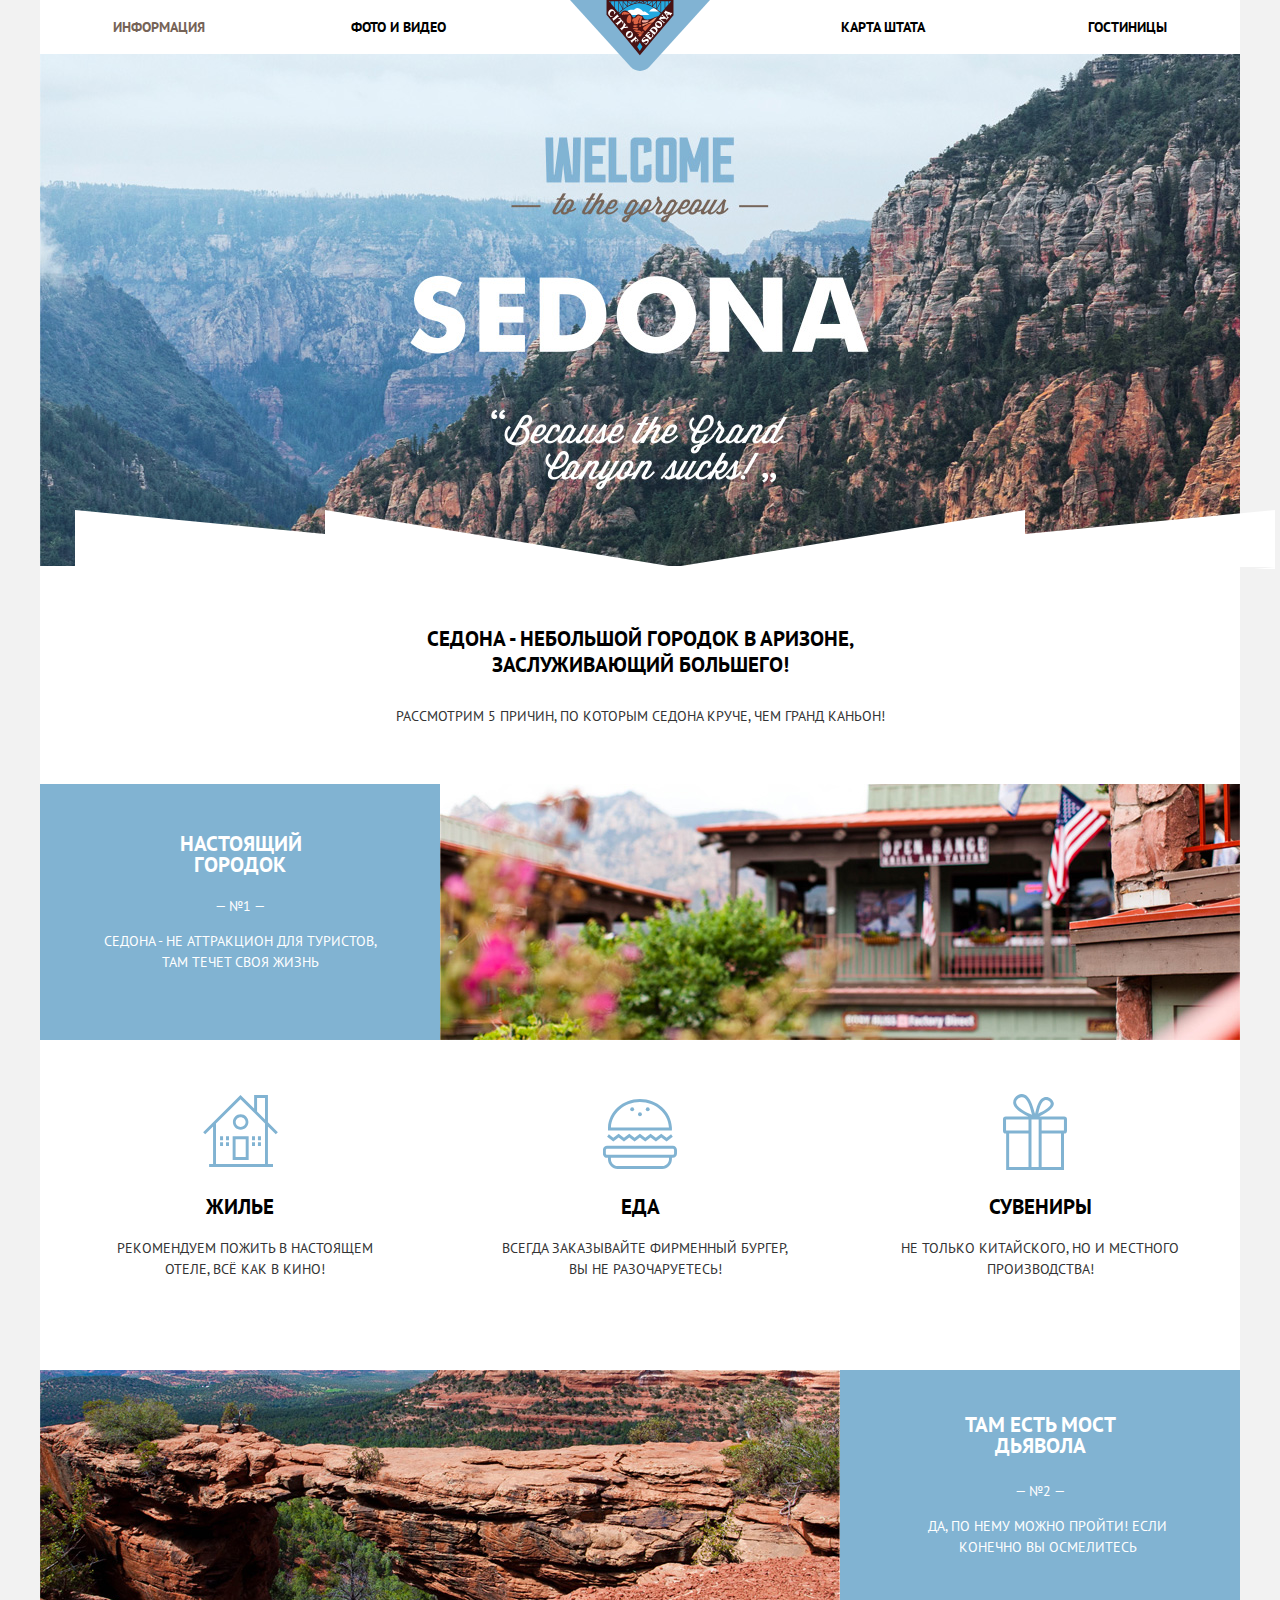
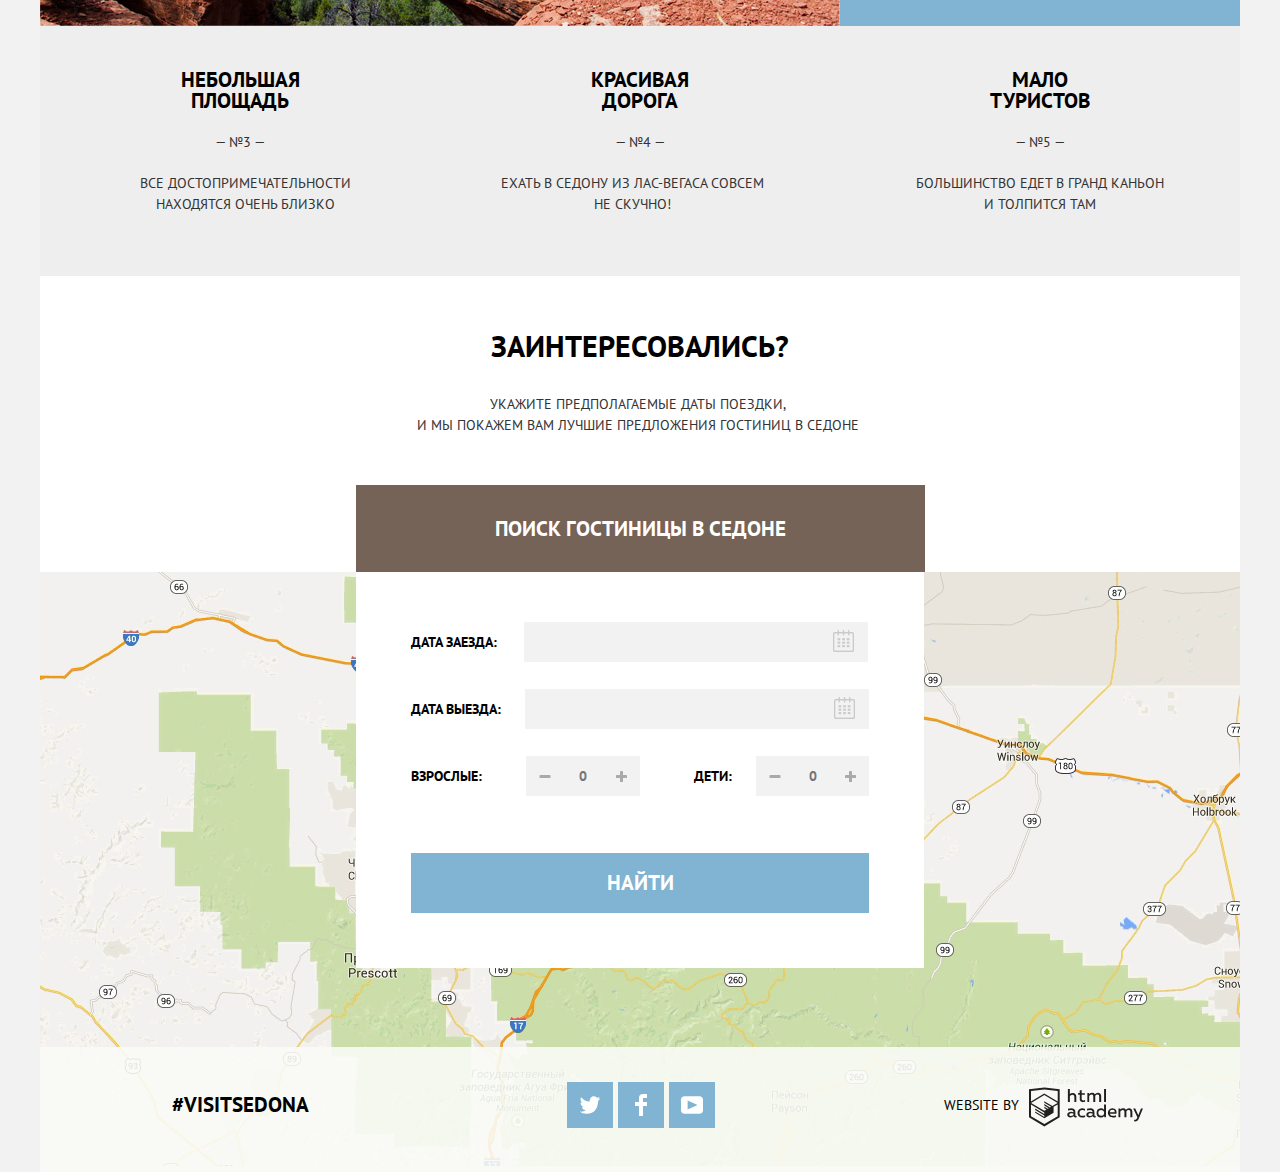
==== commit 9236d27c: "Автопрефиксер, минификаторы" ====
--- a/index.html
+++ b/index.html
@@ -6,7 +6,7 @@
   <title>HTML Academy: Седона</title>
   <link href="https://fonts.googleapis.com/css?family=PT+Sans:400,700&display=swap&subset=cyrillic" rel="stylesheet">
   <link href="css/normalize.css" rel="stylesheet">
-  <link href="css/style.css" rel="stylesheet">
+  <link href="css/style.min.css" rel="stylesheet">
 </head>
 
 <body>
@@ -168,7 +168,7 @@
       </a>
     </p>
   </footer>
-  <script src="js/script.js"></script>
+  <script src="js/script.min.js"></script>
 </body>
 
 </html>
--- a/css/style.min.css
+++ b/css/style.min.css
@@ -0,0 +1 @@
+@-webkit-keyframes wow{0%{-webkit-transform:rotate(0deg);transform:rotate(0deg)}to{-webkit-transform:rotate(360deg);transform:rotate(360deg)}}@keyframes wow{0%{-webkit-transform:translateY(-40px);transform:translateY(-40px)}to{-webkit-transform:translateY(0);transform:translateY(0)}}@-webkit-keyframes shake{0%,to{-webkit-transform:translateX(0);transform:translateX(0)}10%,30%,50%,70%,90%{-webkit-transform:translateX(-10px);transform:translateX(-10px)}20%,40%,60%,80%{-webkit-transform:translateX(10px);transform:translateX(10px)}}@keyframes shake{0%,to{-webkit-transform:translateX(0);transform:translateX(0)}10%,30%,50%,70%,90%{-webkit-transform:translateX(-10px);transform:translateX(-10px)}20%,40%,60%,80%{-webkit-transform:translateX(10px);transform:translateX(10px)}}.main-navigation,body{font-size:14px;font-weight:700}body{margin:0;font-family:"PT Sans",Arial,sens-serif;text-transform:uppercase;min-width:1200px;line-height:21px;background-color:#f2f2f2}a{text-decoration:none}img{max-width:100%;height:auto}.main-navigation{line-height:26px;color:#000;background-color:#fff;display:-webkit-box;display:-ms-flexbox;display:flex;-webkit-box-orient:horizontal;-webkit-box-direction:normal;-ms-flex-direction:row;flex-direction:row;-ms-flex-pack:distribute;justify-content:space-around;-ms-flex-wrap:nowrap;flex-wrap:nowrap;-webkit-box-align:center;-ms-flex-align:center;align-items:center;position:relative}.container{margin:0 auto;width:1200px}.site-navigation{list-style:none;margin-left:0;padding:0;display:-webkit-box;display:-ms-flexbox;display:flex;-webkit-box-orient:horizontal;-webkit-box-direction:normal;-ms-flex-direction:row;flex-direction:row;width:100%;-ms-flex-pack:distribute;justify-content:space-around}.site-navigation li:nth-child(2){margin-right:250px}.site-navigation li:nth-child(3){margin-right:17px}.site-navigation a{color:#000}.main-header-logo{z-index:10;top:0;position:absolute;left:530px}.features{margin-top:-218px}.features-text-main{text-align:center;font-size:21px;line-height:26px;margin:60px auto -15px;width:445px}.features-text{background-color:#fff;display:inline-block;width:1200px;vertical-align:center}.features-text-p{text-align:center;font-size:14px;line-height:26px;margin-top:40px;margin-bottom:55px}.feature-bridge{width:400px}.feature-with-photo{background-color:#81b3d2}.feature-item-no-photo,.feature-with-photo,.features-list{margin:0;padding:0;display:-webkit-box;display:-ms-flexbox;display:flex}.features-list{list-style:none;-ms-flex-wrap:wrap;flex-wrap:wrap;text-align:center}.feature-item-no-photo,.feature-with-photo{min-height:250px;-webkit-box-align:center;-ms-flex-align:center;align-items:center;width:1200px}.feature-item-no-photo{background-color:#eee;-webkit-box-pack:justify;-ms-flex-pack:justify;justify-content:space-between;width:400px;-webkit-box-ordinal-group:5;-ms-flex-order:4;order:4}.feature-item h3{font-size:21px;line-height:21px}.feature-item-no-photo h3,.feature-with-photo h3{width:120px;margin-left:140px;font-size:21px;line-height:21px}.road,.square,.tourists{margin-top:-25px}.feature-with-photo h3,.feature-with-photo p,.feature-with-photo span{color:#fff;text-align:center}.feature-bridge h3{width:151px;margin:-10px auto 25px}.thin-text{color:#333;font-weight:400}.features li:nth-child(1){-webkit-box-ordinal-group:2;-ms-flex-order:1;order:1}.features li:nth-child(6){-webkit-box-ordinal-group:3;-ms-flex-order:2;order:2}.features li:nth-child(2){-webkit-box-ordinal-group:4;-ms-flex-order:3;order:3}.infrastructure-list{list-style:none;display:-webkit-box;display:-ms-flexbox;display:flex;-webkit-box-pack:justify;-ms-flex-pack:justify;justify-content:space-between;margin:0;padding:0;-ms-flex-wrap:wrap;flex-wrap:wrap}.infrastructure-item,.search-hotel{text-align:center;background-color:#fff}.infrastructure-item{font-size:14px;line-height:21px;-webkit-box-ordinal-group:4;-ms-flex-order:3;order:3;width:400px;padding:130px 0 0;position:relative}.infrastructure-item h3{font-size:21px;line-height:21px;padding-top:5px}.search-hotel{padding-top:52px;padding-bottom:30px}.search-hotel b{font-size:30px;line-height:36px}.appointment-info{margin-top:30px;margin-bottom:80px;width:445px;margin-left:375px}.appointment-form{background:#fff;width:568px;margin:0 auto;min-height:396px;display:-webkit-box;display:-ms-flexbox;display:flex;-ms-flex-wrap:wrap;flex-wrap:wrap;-webkit-box-pack:justify;-ms-flex-pack:justify;justify-content:space-between}.button{font:inherit;vertical-align:middle;text-transform:uppercase;text-align:center;border:0}.activate-form-btn{width:568px;background-color:#766357;color:#fff;font-size:21px;text-align:center;line-height:26px;margin:0 auto;padding:30px 139px}.activate-form-btn:focus,.activate-form-btn:hover{background-color:#604e43}.activate-form-btn:active{background-color:#503e33;color:#928a85}.button-form{width:460px;min-height:58px;background-color:#81b3d2;text-transform:uppercase;font-size:21px;font-weight:700;font-style:normal;font-stretch:normal;line-height:26px;letter-spacing:normal;text-align:center;color:#fff;margin:55px}.button-form:focus,.button-form:hover{background-color:#669ec0}.button-form:active{color:#94b9d2;background-color:#5496bd}.appointment-item input{font:inherit;background-color:#f2f2f2;border:0;font-size:14px;line-height:26px;padding-top:7px;padding-bottom:7px;-webkit-box-sizing:border-box;box-sizing:border-box;width:344px}.appointment-item input:hover{background-color:#ebebeb}.appointment-item input:focus{background-color:#fff;outline:2px solid #e5e5e5}.map-section{width:1200px;position:relative;margin:0 auto;z-index:-10}.main-footer,.social-button{display:-webkit-box;display:-ms-flexbox;display:flex;-webkit-box-orient:horizontal;-webkit-box-direction:normal;-ms-flex-direction:row;flex-direction:row;-webkit-box-align:center;-ms-flex-align:center;align-items:center}.main-footer{color:#000;background-color:rgba(249,251,246,.9);background-position:0 0;background-repeat:no-repeat;-ms-flex-wrap:nowrap;flex-wrap:nowrap;-webkit-box-sizing:border-box;box-sizing:border-box;margin:-125px auto auto;padding:30px 25px 15px;width:1200px;-ms-flex-pack:distribute;justify-content:space-around}.main-footer .footer-social{margin-bottom:25px;margin-right:20px;margin-left:115px}.social-button{width:46px;height:46px;background-color:#81b3d2;margin-right:5px;-webkit-box-pack:center;-ms-flex-pack:center;justify-content:center}.social-button:focus,.social-button:hover{background-color:#669ec0}.social-button:active{background-color:#5496bd}.social-button:active path{fill:#88b6d1}.footer-copyright,.footer-social{display:-webkit-box;display:-ms-flexbox;display:flex;-webkit-box-align:center;-ms-flex-align:center;align-items:center}.main-footer b{font-size:21px;line-height:26px;margin-left:35px;margin-bottom:25px}.footer-copyright{margin-left:60px;margin-top:10px}.footer-copyright span{font-size:14px;line-height:26px;font-weight:400;vertical-align:middle;margin-right:10px;margin-bottom:20px}.footer-copyright a{margin-bottom:10px}.academy-logo:focus path,.academy-logo:hover path{fill:#81b3d2}.academy-logo:active path{fill:#bdbbbc}.visually-hidden{position:absolute;clip:rect(0 0 0 0);width:1px;height:1px;margin:-1px}.filter{display:-webkit-box;display:-ms-flexbox;display:flex;-ms-flex-pack:distribute;justify-content:space-around;-ms-flex-wrap:wrap;flex-wrap:wrap}.filter ul{list-style:none;margin-left:-15px}.filters{background:url(../img/background-filter.jpg) #436b8e;min-height:160px;padding-top:25px}.filter fieldset{border:0;margin-left:35px}.fieldsets{display:-webkit-box;display:-ms-flexbox;display:flex;-webkit-box-pack:justify;-ms-flex-pack:justify;justify-content:space-between;margin-left:30px;margin-right:auto;width:450px;margin-top:3px}.filter legend{font-size:16px;line-height:21px;color:#fff}.filter-option label{font-size:14px;line-height:21px;display:inline-block;padding:8px 0;position:relative;vertical-align:center}.filter-option{position:relative;margin-left:15px;margin-top:8px}.filter-option label,.price-control label{color:#fff;font-weight:400}.price-control{border:2px solid #fff;padding:10px 50px 10px 64px}.main-navigation a:hover{color:#cadeeb}.main-navigation a:focus{color:#cadeeb}.main-navigation a:active{color:#cacaca}.site-navigation-current a{color:#766357}.filter-input:disabled+label{color:#000;opacity:.5}.button-form-filter{background-color:transparent;border:2px solid #fff;color:#fff;padding:10px 30px;margin-top:55px;margin-left:130px;font-size:14px;line-height:26px;text-transform:uppercase;margin-bottom:33px}.button-form-filter:hover{background-color:#fff;color:#000;border:0;padding:12px 32px}.sort-find{font-size:21px;line-height:26px;font-weight:700;margin-left:73px}.passive-sort,.sort-title{font-size:12px;line-height:18px;font-weight:400}.sort-title{margin-top:-40px;margin-left:237px}.passive-sort{color:#cacaca;border-bottom:1px dotted #81b3d2}.item-title:hover h3,.passive-sort:hover{color:#81b3d2}.passive-sort:focus{color:#000;border:0}.passive-sort:active{color:#81b3d2;border:0}.sort ul{list-style:none;padding:0;display:-webkit-box;display:-ms-flexbox;display:flex;-ms-flex-wrap:wrap;flex-wrap:wrap;text-align:center;margin:-32px 0 0 350px}.sort{background:#fff;padding-top:11px;padding-bottom:14px}.catalog h3{font-size:21px;line-height:26px;font-weight:700;color:#000;margin:0 auto}.text-about-hotel{padding:25px 0;margin-left:-8px}.buttons-hotels{margin-top:15px}.catalog-item,.catalog-item-price{display:-webkit-box;display:-ms-flexbox;display:flex}.catalog-item{border:1px solid #e5e5e5;border-left:none;border-right:none;padding-left:30px}.catalog-item-price{margin-top:7px}.catalog-item-image{padding:30px 40px}.catalog-item:nth-child(2),.catalog-item:nth-child(3){border-top:none;margin-top:-8px;padding-top:2px}.catalog-category,.catalog-price{font-size:14px;line-height:21px;font-weight:400;color:#333;width:120px}.catalog-price{margin-left:-3px}.catalog ul{list-style:none}.catalog{background:#fff;padding:1px;margin-top:0}.catalog-list{padding:0}.catalog-item-rate{margin-top:50px;padding-right:100px}.hotel-rate,.hotel-stars{display:-webkit-box;display:-ms-flexbox;display:flex}.hotel-stars{-webkit-box-pack:end;-ms-flex-pack:end;justify-content:flex-end;min-width:100px;margin-top:30px;padding-right:105px}.hotel-rate{margin-left:auto;text-align:right;-webkit-box-orient:vertical;-webkit-box-direction:normal;-ms-flex-direction:column;flex-direction:column;margin-right:-35px}.button-more,.rate{font-size:14px;line-height:21px;font-weight:400;color:#727272;background-color:#f2f2f2;padding:4px 16px}.button-more{background-color:#81b3d2;color:#fff;font-weight:700}.button-more:hover{background-color:#669ec0}.button-more:focus{background-color:#5496bd;color:#85b0cd}.button-book{background-color:#766357;color:#fff;font-size:14px;line-height:21px;font-weight:700;padding:4px 16px;margin-left:5px}.button-book:hover{background-color:#604e43}.button-book:focus{background-color:#503e33;color:#928a85}.item-title:active h3{color:#cacaca}.main-footer-inner{min-height:120px;padding:0;background:#fefefe;width:1200px;margin:-12px auto 0}.filter-list{margin:0;padding:0;display:-webkit-box;display:-ms-flexbox;display:flex;-ms-flex-wrap:wrap;flex-wrap:wrap;text-align:center}.star,.star::before{width:22px;min-height:20px}.star{display:inline-block;font-size:0;vertical-align:center;position:relative}.star::before{content:"";position:absolute;left:0;background-image:url(../img/star.svg);background-repeat:no-repeat}.filter-range{width:330px;color:#fff;text-transform:uppercase;margin-left:auto;margin-right:55px}.filter-range-title{margin-bottom:9px;font-weight:600;font-size:16px;line-height:21px;margin-top:3px}.price-controls{position:relative;height:36px;margin-bottom:20px;font-size:0;border:2px solid #fff;border-radius:2px;width:310px}.price-controls::after{content:"";position:absolute;top:50%;left:50%;width:2px;height:22px;background:#fff;-webkit-transform:translate(-50%,-50%);-ms-transform:translate(-50%,-50%);transform:translate(-50%,-50%)}.price-controls label{display:inline-block;font-size:14px;line-height:38px;vertical-align:top;cursor:pointer;font-weight:400}.price-controls .min-price{width:90px;padding-left:65px}.price-controls .max-price{width:90px;padding-left:50px}.price-controls input{width:50px;margin:0;height:30px;color:inherit;font:inherit;background:0 0;border:0}.range-controls{position:relative;margin-bottom:32px}.range-controls .scale{height:2px;background:rgba(255,255,255,.3);width:314px}.range-controls .bar{width:80%;height:2px;background:#fff}.range-toggle{position:absolute;top:-9px;width:4px;height:4px;background:#ababab;border:8px solid #fff;border-radius:50%;-webkit-box-shadow:0 2px 1px 0 rgba(0,1,1,.2);box-shadow:0 2px 1px 0 rgba(0,1,1,.2);cursor:pointer}.range-toggle:hover{background:#1c4f80}.range-toggle-min{left:0}.range-toggle-max{left:75%}.btn-transparent{display:block;padding:6px 35px;font-size:14px;line-height:21px;color:#fff;text-transform:uppercase;background:0 0;border:2px solid #fff;border-radius:2px;cursor:pointer;margin:0 110px 0 auto}.btn-transparent:hover{color:#000;background:#fff}.feature-text-sedona{width:290px;margin-right:55px;margin-left:55px}.feature-city{margin-bottom:25px}.feature-text-bridge{width:305px;margin-right:55px;margin-left:55px}.feature-text-places{width:220px;margin-left:95px;margin-top:20px}.feature-text-road{width:265px;margin-left:60px;margin-top:20px}.feature-text-canyon{width:250px;margin-left:75px;margin-top:20px}.road,.square,.tourists{width:400px}.accomodation-text{width:260px;margin-bottom:90px;margin-left:75px}.burger-text,.souvenirs-text{width:290px;margin-left:60px}.souvenirs-text{width:280px}.accomodation-heading::before,.food-heading::before,.souvenirs-heading::before{content:"";position:absolute;background-image:url(../img/icon-1.svg);background-repeat:no-repeat;width:80px;min-height:80px;top:55px;left:163px}.food-heading::before,.souvenirs-heading::before{background-image:url(../img/icon-3.svg);top:59px}.souvenirs-heading::before{background-image:url(../img/icon-2.svg);top:54px}.filter-option label::before{position:absolute;z-index:1;width:19px;height:19px;content:"";border:2px solid #fff;border-radius:4px;left:-40px}input[type=checkbox]:disabled+label::before{border-color:#5c5e5f}.filter-option input[type=checkbox]:checked+label::after{position:absolute;z-index:1;content:"";border:4px solid #fff;width:17px;height:8px;border-top-style:none;border-right-style:none;-webkit-transform:rotate(-45deg);-ms-transform:rotate(-45deg);transform:rotate(-45deg);left:-36px;top:8px}input[type=checkbox]:disabled:checked+label::after{border-color:#5c5e5f}.rate-sort,.type-sort{margin-left:30px}.calendar-btn-in,.calendar-btn-out{background-image:url(../img/calendar.png);position:absolute;width:25px;min-height:25px;top:8px;right:10px;border:0;background-repeat:no-repeat;background-color:transparent}.calendar-btn-in:active,.calendar-btn-in:hover,.calendar-btn-out:active,.calendar-btn-out:hover{background-image:url(../img/calendar.svg);background-repeat:no-repeat;background-color:transparent;border:0}.calendar-btn-in:active,.calendar-btn-out:active{background-image:url(../img/calendar-active.png)}.appointment-item{position:relative;padding-left:55px;padding-top:0;padding-bottom:0;margin:0 auto 0 0}.sort-arrows{position:relative}.sort-arrow-down::after,.sort-arrow-up::after{content:"";position:absolute;border:6px solid transparent;border-top:12px solid #cacaca}.sort-arrow-down::after{-webkit-transform:rotate(180deg);-ms-transform:rotate(180deg);transform:rotate(180deg);right:95px;bottom:5px}.sort-arrow-up::after{right:70px;bottom:-1px}.sort-arrow-down:hover:after,.sort-arrow-up:hover:after{border-top:12px solid #000}.sort-arrow-down:active:after,.sort-arrow-up:active:after{border-top:12px solid #81b3d2}.visitors input{width:38px;text-align:center;min-height:38px;margin-left:38px}.btn-minus-children,.btn-plus-children,.visitors{display:-webkit-box;display:-ms-flexbox;display:flex}.visitors{-ms-flex-wrap:nowrap;flex-wrap:nowrap;margin:25px 0 0}.btn-minus-children,.btn-plus-children{position:absolute;content:"";width:38px;min-height:38px;border:0;top:0;background:0 0;cursor:pointer}.btn-plus-children{left:192px}.btn-minus-children{right:38px}.appointment-item-children{margin-left:37px}.btn-minus:hover{background-image:url(../img/minus-hover.png)}.btn-plus:hover{background-image:url(../img/plus-hover.png)}.btn-minus:active{background-image:url(../img/minus-active.png)}.btn-plus:active{background-image:url(../img/plus-active.png)}.counter input{width:10px}.btn-minus-adults,.btn-plus-adults{position:absolute;content:"";width:38px;min-height:38px;border:0;display:-webkit-box;display:-ms-flexbox;display:flex;top:0;background:0 0;cursor:pointer}.btn-plus-adults{left:246px}.btn-minus-adults{right:38px}.btn-minus,.btn-plus{background-image:url(../img/plus.png);background-repeat:no-repeat;background-position:50% 50%;background-color:#f2f2f2;min-height:40px}.btn-minus{background-image:url(../img/minus.png)}.date-window{width:330px}.appointment-item label{margin-right:20px}.appointment-item-arrival-date{margin-top:50px;margin-bottom:25px}.appointment-item-arrival-date label{margin-right:23px}.appointment-item-adults label{margin-right:40px}.main-photo-section{margin-top:-50px}.main-photo-polygon{position:absolute;top:400px}.no-form,.search-form{-webkit-animation:wow .6s;animation:wow .6s}.no-form{display:none}.search-form{position:absolute;margin-left:316px;margin-top:30px}.modal-error{-webkit-animation:shake .6s;animation:shake .6s}.main-photo-section::after{content:" ";position:absolute;width:1200px;height:59px;left:75px;background-image:url(../img/polygon.svg);top:510px}.main-footer-inner b{margin-left:60px}.main-footer-inner .footer-social{margin-right:30px}.main-footer-inner .footer-copyright{margin-right:25px}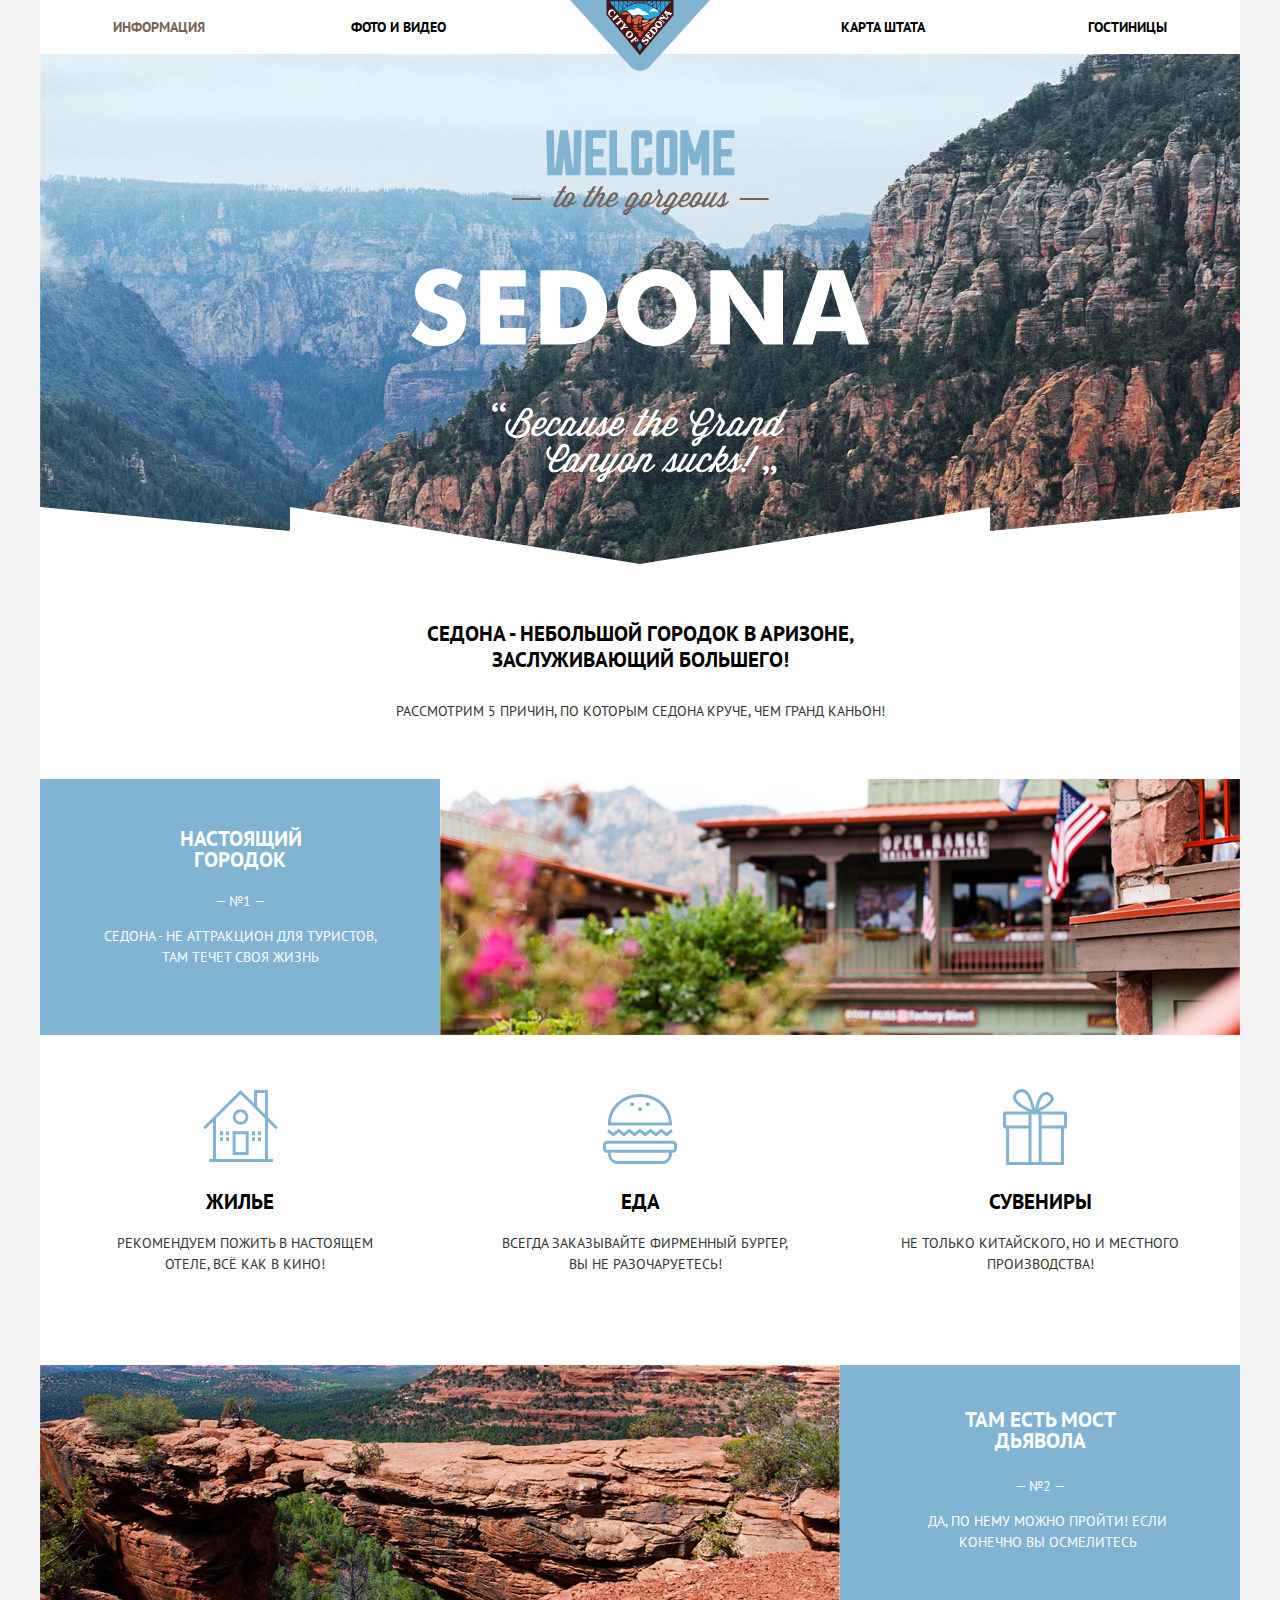
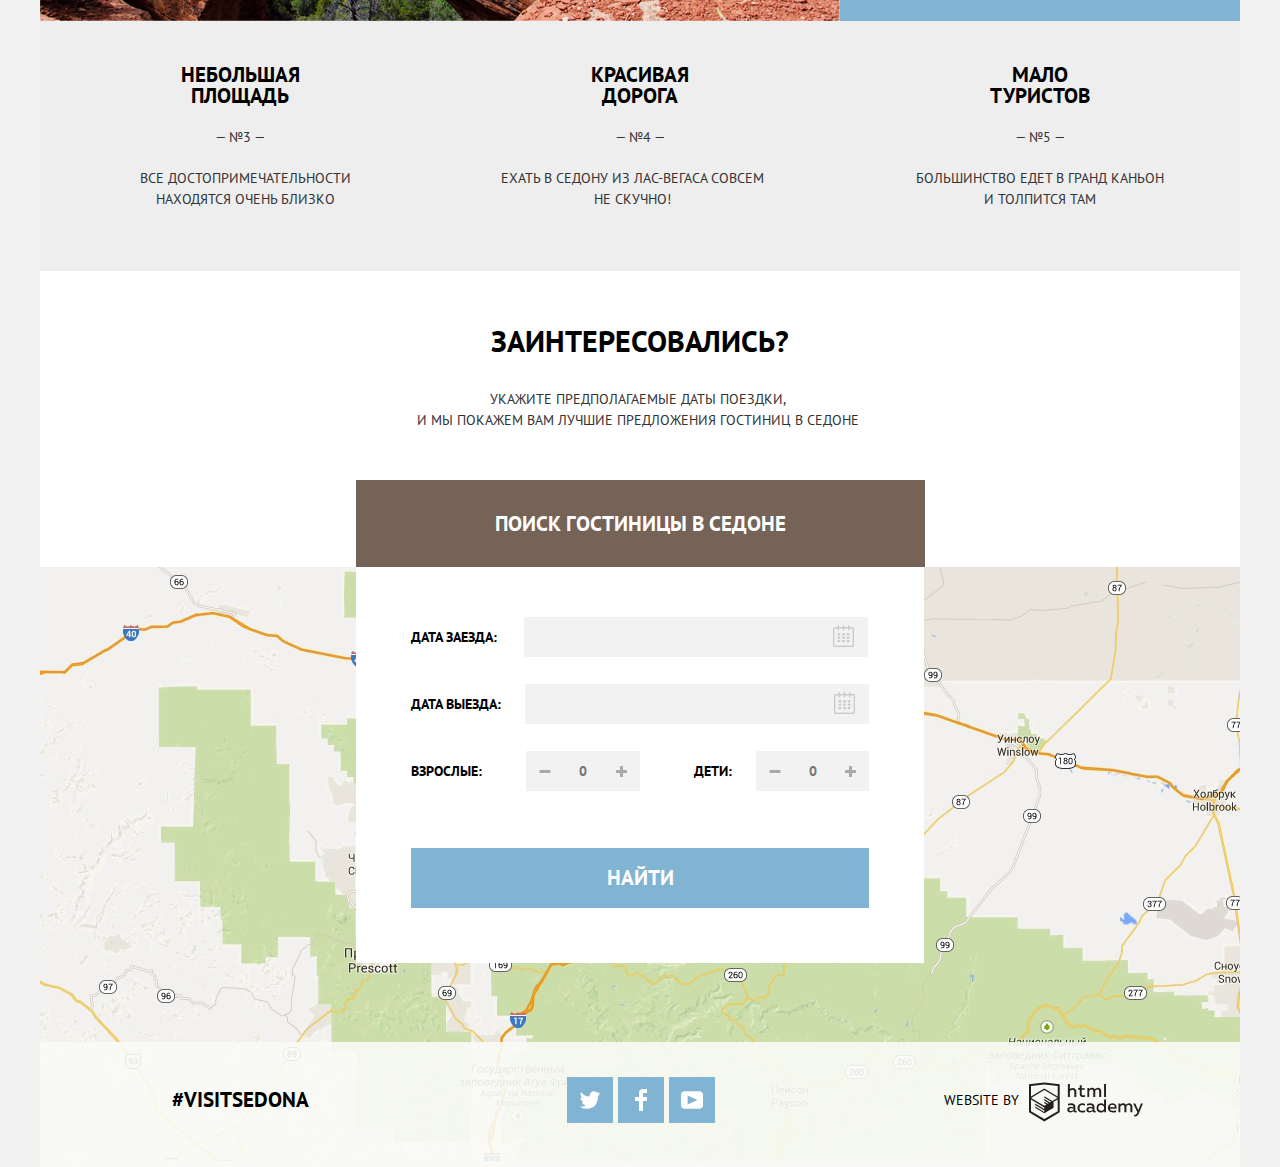
==== commit 7eb00465: "Поправил промо-блок и его псевдоэлемент" ====
--- a/index.html
+++ b/index.html
@@ -6,7 +6,7 @@
   <title>HTML Academy: Седона</title>
   <link href="https://fonts.googleapis.com/css?family=PT+Sans:400,700&display=swap&subset=cyrillic" rel="stylesheet">
   <link href="css/normalize.css" rel="stylesheet">
-  <link href="css/style.min.css" rel="stylesheet">
+  <link href="css/style.css" rel="stylesheet">
 </head>
 
 <body>
@@ -27,7 +27,9 @@
     <h1 class="visually-hidden">Штат Седона</h1>
     <section class="main-photo-section">
       <h4 class="visually-hidden">Фотография Седоны</h4>
-      <img src="img/main-photo.jpg" width="1200" height="800" class="main-photo" alt="Фотография Седоны">
+      <div class="wrapper">
+      <img src="img/intro-welcome.svg" width="459" height="353" alt="Добро пожаловать в Седону">
+      </div>
     </section>
     <section class="features">
       <div class="features-text">
--- a/css/style.css
+++ b/css/style.css
@@ -0,0 +1,1474 @@
+body {
+  margin: 0;
+  font-family: "PT Sans", Arial, sens-serif;
+  font-size: 14px;
+  line-height: 21px;
+  font-weight: 700;
+  text-transform: uppercase;
+  background-color: #f2f2f2;
+  min-width: 1200px;
+}
+
+a {
+  text-decoration: none;
+}
+
+img {
+  max-width: 100%;
+  height: auto;
+}
+
+.main-navigation {
+  font-size: 14px;
+  line-height: 26px;
+  font-weight: 700;
+  color: #000000;
+  background-color: #ffffff;
+  display: -webkit-box;
+  display: -ms-flexbox;
+  display: flex;
+  -webkit-box-orient: horizontal;
+  -webkit-box-direction: normal;
+  -ms-flex-direction: row;
+  flex-direction: row;
+  -ms-flex-pack: distribute;
+  justify-content: space-around;
+  -ms-flex-wrap: nowrap;
+  flex-wrap: nowrap;
+  -webkit-box-align: center;
+  -ms-flex-align: center;
+  align-items: center;
+  position: relative;
+}
+
+.container {
+  margin: 0 auto;
+  width: 1200px;
+}
+
+
+.site-navigation {
+  list-style: none;
+  margin-left: 0;
+  padding: 0;
+  display: -webkit-box;
+  display: -ms-flexbox;
+  display: flex;
+  -webkit-box-orient: horizontal;
+  -webkit-box-direction: normal;
+  -ms-flex-direction: row;
+  flex-direction: row;
+  width: 100%;
+  -ms-flex-pack: distribute;
+  justify-content: space-around;
+}
+
+.site-navigation li:nth-child(2) {
+  margin-right: 250px;
+}
+
+.site-navigation li:nth-child(3) {
+  margin-right: 17px;
+}
+
+.site-navigation a {
+  color: #000000;
+}
+
+.main-header-logo {
+  z-index: 10;
+  top: 0;
+  position: absolute;
+  left: 530px;
+}
+
+.features {
+  margin-top: -218px;
+}
+
+.features-text-main {
+  text-align: center;
+  font-size: 21px;
+  line-height: 26px;
+  margin: 60px auto -15px auto;
+  width: 445px;
+}
+
+.features-text {
+  background-color: #ffffff;
+  display: inline-block;
+  width: 1200px;
+  vertical-align: center;
+}
+
+.features-text-p {
+  text-align: center;
+  font-size: 14px;
+  line-height: 26px;
+  margin-top: 40px;
+  margin-bottom: 55px;
+}
+
+.feature-bridge {
+  width: 400px;
+}
+
+.feature-with-photo {
+  background-color: #81b3d2;
+}
+
+.features-list {
+  list-style: none;
+  margin: 0;
+  padding: 0;
+  display: -webkit-box;
+  display: -ms-flexbox;
+  display: flex;
+  -ms-flex-wrap: wrap;
+  flex-wrap: wrap;
+  text-align: center;
+}
+
+.feature-with-photo {
+  margin: 0;
+  padding: 0;
+  display: -webkit-box;
+  display: -ms-flexbox;
+  display: flex;
+  min-height: 250px;
+  -webkit-box-align: center;
+  -ms-flex-align: center;
+  align-items: center;
+  width: 1200px;
+}
+
+.feature-item-no-photo {
+  margin: 0;
+  padding: 0;
+  background-color: #eeeeee;
+  display: -webkit-box;
+  display: -ms-flexbox;
+  display: flex;
+  -webkit-box-pack: justify;
+  -ms-flex-pack: justify;
+  justify-content: space-between;
+  min-height: 250px;
+  -webkit-box-align: center;
+  -ms-flex-align: center;
+  align-items: center;
+  width: 400px;
+  -webkit-box-ordinal-group: 5;
+  -ms-flex-order: 4;
+  order: 4;
+}
+
+.feature-item h3 {
+  font-size: 21px;
+  line-height: 21px;
+}
+
+.feature-with-photo h3 {
+  font-size: 21px;
+  line-height: 21px;
+}
+
+.feature-with-photo h3,
+.feature-item-no-photo h3 {
+  width: 120px;
+  margin-left: 140px;
+  font-size: 21px;
+  line-height: 21px;
+}
+
+.square,
+.road,
+.tourists {
+  margin-top: -25px;
+}
+
+.feature-with-photo h3,
+.feature-with-photo span,
+.feature-with-photo p {
+  color: #ffffff;
+  text-align: center;
+}
+
+.feature-bridge h3 {
+  width: 151px;
+  margin: 0 auto;
+  margin-bottom: 25px;
+  margin-top: -10px;
+}
+
+.thin-text {
+  color: #333333;
+  font-weight: 400;
+}
+
+.features li:nth-child(1) {
+  -webkit-box-ordinal-group: 2;
+  -ms-flex-order: 1;
+  order: 1;
+}
+
+.features li:nth-child(6) {
+  -webkit-box-ordinal-group: 3;
+  -ms-flex-order: 2;
+  order: 2;
+}
+
+.features li:nth-child(2) {
+  -webkit-box-ordinal-group: 4;
+  -ms-flex-order: 3;
+  order: 3;
+}
+
+.infrastructure-list {
+  list-style: none;
+  display: -webkit-box;
+  display: -ms-flexbox;
+  display: flex;
+  -webkit-box-pack: justify;
+  -ms-flex-pack: justify;
+  justify-content: space-between;
+  margin: 0;
+  padding: 0;
+  -ms-flex-wrap: wrap;
+      flex-wrap: wrap;
+}
+
+.infrastructure-item {
+  text-align: center;
+  background-color: #ffffff;
+  font-size: 14px;
+  line-height: 21px;
+  -webkit-box-ordinal-group: 4;
+  -ms-flex-order: 3;
+  order: 3;
+  width: 400px;
+  padding: 130px 0 0 0;
+  position: relative;
+}
+
+.infrastructure-item h3 {
+  font-size: 21px;
+  line-height: 21px;
+  padding-top: 5px;
+}
+
+.search-hotel {
+  text-align: center;
+  padding-top: 52px;
+  padding-bottom: 30px;
+  background-color: #ffffff;
+}
+
+.search-hotel b {
+  font-size: 30px;
+  line-height: 36px;
+}
+
+.appointment-info {
+  margin-top: 30px;
+  margin-bottom: 80px;
+  width: 445px;
+  margin-left: 375px;
+}
+
+.appointment-form {
+  background: #ffffff;
+  width: 568px;
+  margin: 0 auto;
+  min-height: 396px;
+  display: -webkit-box;
+  display: -ms-flexbox;
+  display: flex;
+  -ms-flex-wrap: wrap;
+  flex-wrap: wrap;
+  -webkit-box-pack: justify;
+  -ms-flex-pack: justify;
+  justify-content: space-between;
+}
+
+.button {
+  font: inherit;
+  vertical-align: middle;
+  text-transform: uppercase;
+  text-align: center;
+  border: none;
+}
+
+.activate-form-btn {
+  width: 568px;
+  background-color: #766357;
+  color: #ffffff;
+  font-size: 21px;
+  text-align: center;
+  line-height: 26px;
+  margin: 0 auto;
+  padding-left: 139px;
+  padding-right: 139px;
+  padding-top: 30px;
+  padding-bottom: 30px;
+
+}
+
+.activate-form-btn:hover,
+.activate-form-btn:focus {
+  background-color: #604e43;
+}
+
+.activate-form-btn:active {
+  background-color: #503e33;
+  color: #928a85;
+}
+
+.button-form {
+  width: 460px;
+  min-height: 58px;
+  background-color: #81b3d2;
+  text-transform: uppercase;
+  font-size: 21px;
+  font-weight: bold;
+  font-style: normal;
+  font-stretch: normal;
+  line-height: 26px;
+  letter-spacing: normal;
+  text-align: center;
+  color: #ffffff;
+  margin: 55px;
+}
+
+.button-form:hover,
+.button-form:focus {
+  background-color: #669ec0;
+}
+
+.button-form:active {
+  color: #94b9d2;
+  background-color: #5496bd;
+}
+
+.appointment-item input {
+  font: inherit;
+  background-color: #f2f2f2;
+  border: none;
+  font-size: 14px;
+  line-height: 26px;
+  padding-top: 7px;
+  padding-bottom: 7px;
+  -webkit-box-sizing: border-box;
+  box-sizing: border-box;
+  width: 344px;
+}
+
+.appointment-item input:hover {
+  background-color: #ebebeb;
+}
+
+.appointment-item input:focus {
+  background-color: #ffffff;
+  outline: 2px solid #e5e5e5;
+}
+
+.map-section {
+  margin: 0 auto;
+  width: 1200px;
+  position: relative;
+  margin-top: 0;
+  z-index: -10;
+}
+
+.main-footer {
+  color: #000000;
+  background-color: rgba(249, 251, 246, 0.9);
+  background-position: 0 0;
+  background-repeat: no-repeat;
+  display: -webkit-box;
+  display: -ms-flexbox;
+  display: flex;
+  -webkit-box-orient: horizontal;
+  -webkit-box-direction: normal;
+  -ms-flex-direction: row;
+  flex-direction: row;
+  width: 1200px;
+  -ms-flex-pack: distribute;
+  justify-content: space-around;
+  margin: auto;
+  -ms-flex-wrap: nowrap;
+  flex-wrap: nowrap;
+  -webkit-box-align: center;
+  -ms-flex-align: center;
+  align-items: center;
+  padding: 25px;
+  -webkit-box-sizing: border-box;
+  box-sizing: border-box;
+  margin-top: -125px;
+  padding-bottom: 15px;
+  padding-top: 30px;
+}
+
+.main-footer .footer-social {
+  margin-bottom: 25px;
+  margin-right: 20px;
+  margin-left: 115px;
+}
+
+.social-button {
+  display: -webkit-box;
+  display: -ms-flexbox;
+  display: flex;
+  -webkit-box-orient: horizontal;
+  -webkit-box-direction: normal;
+  -ms-flex-direction: row;
+  flex-direction: row;
+  width: 46px;
+  height: 46px;
+  background-color: #81b3d2;
+  margin-right: 5px;
+  -webkit-box-align: center;
+  -ms-flex-align: center;
+  align-items: center;
+  -webkit-box-pack: center;
+  -ms-flex-pack: center;
+  justify-content: center;
+}
+
+.social-button:hover,
+.social-button:focus {
+  background-color: #669ec0;
+}
+
+.social-button:active {
+  background-color: #5496bd;
+}
+
+.social-button:active path {
+  fill: #88b6d1;
+}
+
+.footer-social {
+  display: -webkit-box;
+  display: -ms-flexbox;
+  display: flex;
+  -webkit-box-align: center;
+  -ms-flex-align: center;
+  align-items: center;
+}
+
+.main-footer b {
+  font-size: 21px;
+  line-height: 26px;
+  margin-left: 35px;
+  margin-bottom: 25px;
+}
+
+.footer-copyright {
+  display: -webkit-box;
+  display: -ms-flexbox;
+  display: flex;
+  -webkit-box-align: center;
+  -ms-flex-align: center;
+  align-items: center;
+  margin-left: 60px;
+  margin-top: 10px;
+}
+
+.footer-copyright span {
+  font-size: 14px;
+  line-height: 26px;
+  font-weight: 400;
+  vertical-align: middle;
+  margin-right: 10px;
+  margin-bottom: 20px;
+}
+
+.footer-copyright a {
+  margin-bottom: 10px;
+}
+
+.academy-logo:hover path,
+.academy-logo:focus path {
+  fill: #81b3d2;
+}
+
+.academy-logo:active path {
+  fill: #bdbbbc;
+}
+
+.visually-hidden {
+  position: absolute;
+  clip: rect(0 0 0 0);
+  width: 1px;
+  height: 1px;
+  margin: -1px;
+}
+
+.filter {
+  display: -webkit-box;
+  display: -ms-flexbox;
+  display: flex;
+  -ms-flex-pack: distribute;
+  justify-content: space-around;
+  -ms-flex-wrap: wrap;
+  flex-wrap: wrap;
+}
+
+.filter ul {
+  list-style: none;
+  margin-left: -15px;
+}
+
+.filters {
+  background: url("../img/background-filter.jpg") #436b8e;
+  min-height: 160px;
+  padding-top: 25px;
+}
+
+.filter fieldset {
+  border: none;
+  margin-left: 35px;
+}
+
+.fieldsets {
+  display: -webkit-box;
+  display: -ms-flexbox;
+  display: flex;
+  -webkit-box-pack: justify;
+  -ms-flex-pack: justify;
+  justify-content: space-between;
+  margin-left: 30px;
+  margin-right: auto;
+  width: 450px;
+  margin-top: 3px;
+}
+
+.filter legend {
+  font-size: 16px;
+  line-height: 21px;
+  color: #ffffff;
+}
+
+.filter-option label {
+  color: #ffffff;
+  font-size: 14px;
+  line-height: 21px;
+  font-weight: 400;
+  display: inline-block;
+  padding: 8px 0;
+  position: relative;
+  vertical-align: center;
+}
+
+.filter-option {
+  position: relative;
+  margin-left: 15px;
+  margin-top: 8px;
+}
+
+.price-control label {
+  color: #ffffff;
+  font-weight: 400;
+}
+
+.price-control {
+  border: 2px solid #ffffff;
+  padding: 10px 50px 10px 64px;
+}
+
+.main-navigation a:hover {
+  color: #cadeeb;
+}
+
+.main-navigation a:focus {
+  color: #cadeeb;
+}
+
+.main-navigation a:active {
+  color: #cacaca;
+}
+
+.site-navigation-current a {
+  color: #766357;
+}
+
+.filter-input:disabled+label {
+  color: #000000;
+  opacity: 0.5;
+}
+
+.button-form-filter {
+  background-color: transparent;
+  border: 2px solid #ffffff;
+  color: #ffffff;
+  padding: 10px 30px;
+  margin-top: 55px;
+  margin-left: 130px;
+  font-size: 14px;
+  line-height: 26px;
+  text-transform: uppercase;
+  margin-bottom: 33px;
+}
+
+.button-form-filter:hover {
+  background-color: #ffffff;
+  color: #000000;
+  border: none;
+  padding: 12px 32px;
+}
+
+.sort-find {
+  font-size: 21px;
+  line-height: 26px;
+  font-weight: 700;
+  margin-left: 73px;
+}
+
+.sort-title {
+  font-size: 12px;
+  line-height: 18px;
+  font-weight: 400;
+  margin-top: -40px;
+  margin-left: 237px;
+}
+
+.passive-sort {
+  font-size: 12px;
+  line-height: 18px;
+  font-weight: 400;
+  color: #cacaca;
+  border-bottom: 1px dotted #81b3d2;
+}
+
+.passive-sort:hover {
+  color: #81b3d2;
+}
+
+.passive-sort:focus {
+  color: #000000;
+  border: none;
+}
+
+.passive-sort:active {
+  color: #81b3d2;
+  border: none;
+}
+
+.sort ul {
+  list-style: none;
+  margin: 0;
+  padding: 0;
+  display: -webkit-box;
+  display: -ms-flexbox;
+  display: flex;
+  -ms-flex-wrap: wrap;
+  flex-wrap: wrap;
+  text-align: center;
+  margin-top: -32px;
+  margin-left: 350px;
+}
+
+.sort {
+  background: #ffffff;
+  padding-top: 11px;
+  padding-bottom: 14px;
+}
+
+.catalog h3 {
+  font-size: 21px;
+  line-height: 26px;
+  font-weight: 700;
+  color: #000000;
+  margin: 0 auto;
+}
+
+.text-about-hotel {
+  padding: 25px 0;
+  margin-left: -8px;
+}
+
+.buttons-hotels {
+  margin-top: 15px;
+}
+
+.catalog-item {
+  border: 1px solid #e5e5e5;
+  border-left: none;
+  border-right: none;
+  display: -webkit-box;
+  display: -ms-flexbox;
+  display: flex;
+  padding-left: 30px;
+}
+
+.catalog-item-price {
+  margin-top: 7px;
+  display: -webkit-box;
+  display: -ms-flexbox;
+  display: flex;
+}
+
+.catalog-item-image {
+  padding: 30px 40px;
+}
+
+.catalog-item:nth-child(2),
+.catalog-item:nth-child(3) {
+  border-top: none;
+  margin-top: -8px;
+  padding-top: 2px;
+}
+
+.catalog-category,
+.catalog-price {
+  font-size: 14px;
+  line-height: 21px;
+  font-weight: 400;
+  color: #333333;
+  width: 120px;
+}
+
+.catalog-price {
+  margin-left: -3px;
+}
+
+.catalog ul {
+  list-style: none;
+}
+
+.catalog {
+  background: #ffffff;
+  padding: 1px;
+  margin-top: 0;
+}
+
+.catalog-list {
+  padding: 0;
+}
+
+.catalog-item-rate {
+  margin-top: 50px;
+  padding-right: 100px;
+}
+
+.hotel-stars {
+  display: -webkit-box;
+  display: -ms-flexbox;
+  display: flex;
+  -webkit-box-pack: end;
+  -ms-flex-pack: end;
+  justify-content: flex-end;
+  min-width: 100px;
+  margin-top: 30px;
+  padding-right: 105px;
+}
+
+.hotel-rate {
+  margin-left: auto;
+  text-align: right;
+  display: -webkit-box;
+  display: -ms-flexbox;
+  display: flex;
+  -webkit-box-orient: vertical;
+  -webkit-box-direction: normal;
+  -ms-flex-direction: column;
+  flex-direction: column;
+  margin-right: -35px;
+}
+
+.rate {
+  font-size: 14px;
+  line-height: 21px;
+  font-weight: 400;
+  color: #727272;
+  background-color: #f2f2f2;
+  padding: 4px 16px;
+}
+
+.button-more {
+  background-color: #81b3d2;
+  color: #ffffff;
+  font-size: 14px;
+  line-height: 21px;
+  font-weight: 700;
+  padding: 4px 16px;
+}
+
+.button-more:hover {
+  background-color: #669ec0;
+}
+
+.button-more:focus {
+  background-color: #5496bd;
+  color: #85b0cd;
+}
+
+.button-book {
+  background-color: #766357;
+  color: #ffffff;
+  font-size: 14px;
+  line-height: 21px;
+  font-weight: 700;
+  padding: 4px 16px;
+  margin-left: 5px;
+}
+
+.button-book:hover {
+  background-color: #604e43;
+}
+
+.button-book:focus {
+  background-color: #503e33;
+  color: #928a85;
+}
+
+.item-title:hover h3 {
+  color: #81b3d2;
+}
+
+.item-title:active h3 {
+  color: #cacaca;
+}
+
+.main-footer-inner {
+  min-height: 120px;
+  margin: 0 auto;
+  padding: 0;
+  background: #fefefe;
+  width: 1200px;
+  margin-top: -12px;
+}
+
+.filter-list {
+  margin: 0;
+  padding: 0;
+  display: -webkit-box;
+  display: -ms-flexbox;
+  display: flex;
+  -ms-flex-wrap: wrap;
+  flex-wrap: wrap;
+  text-align: center;
+}
+
+.star {
+  display: inline-block;
+  width: 22px;
+  min-height: 20px;
+  font-size: 0;
+  position: relative;
+  vertical-align: center;
+}
+
+.star::before {
+  content: "";
+  position: absolute;
+  left: 0%;
+  background-image: url("../img/star.svg");
+  background-repeat: no-repeat;
+  width: 22px;
+  min-height: 20px;
+}
+
+.filter-range {
+  width: 330px;
+  color: #ffffff;
+  text-transform: uppercase;
+  margin-left: auto;
+  margin-right: 55px;
+}
+
+.filter-range-title {
+  margin-bottom: 9px;
+  font-weight: 600;
+  font-size: 16px;
+  line-height: 21px;
+  margin-top: 3px;
+}
+
+.price-controls {
+  position: relative;
+  height: 36px;
+  margin-bottom: 20px;
+  font-size: 0;
+  border: 2px solid #ffffff;
+  border-radius: 2px;
+  width: 310px;
+}
+
+.price-controls::after {
+  content: "";
+  position: absolute;
+  top: 50%;
+  left: 50%;
+  width: 2px;
+  height: 22px;
+  background: #ffffff;
+  -webkit-transform: translate(-50%, -50%);
+  -ms-transform: translate(-50%, -50%);
+  transform: translate(-50%, -50%);
+}
+
+.price-controls label {
+  display: inline-block;
+  font-size: 14px;
+  line-height: 38px;
+  vertical-align: top;
+  cursor: pointer;
+  font-weight: 400;
+}
+
+.price-controls .min-price,
+.price-controls .max-price {
+  width: 90px;
+  padding-left: 65px;
+}
+
+.price-controls input {
+  width: 50px;
+  margin: 0;
+  height: 30px;
+  color: inherit;
+  font: inherit;
+  background: none;
+  border: none;
+}
+
+.price-controls .max-price {
+  padding-left: 50px;
+}
+
+.range-controls {
+  position: relative;
+  margin-bottom: 32px;
+}
+
+.range-controls .scale {
+  height: 2px;
+  background: rgba(255, 255, 255, 0.3);
+  width: 314px;
+}
+
+.range-controls .bar {
+  width: 80%;
+  height: 2px;
+  background: #ffffff;
+}
+
+.range-toggle {
+  position: absolute;
+  top: -9px;
+  width: 4px;
+  height: 4px;
+  background: #ababab;
+  border: 8px solid #ffffff;
+  border-radius: 50%;
+  -webkit-box-shadow: 0 2px 1px 0 rgba(0, 1, 1, 0.2);
+  box-shadow: 0 2px 1px 0 rgba(0, 1, 1, 0.2);
+  cursor: pointer;
+}
+
+.range-toggle:hover {
+  background: #1c4f80;
+}
+
+.range-toggle-min {
+  left: 0;
+}
+
+.range-toggle-max {
+  left: 75%;
+}
+
+.btn-transparent {
+  display: block;
+  margin: 0 auto;
+  padding: 6px 35px;
+  font-size: 14px;
+  line-height: 21px;
+  color: #ffffff;
+  text-transform: uppercase;
+  background: transparent;
+  border: 2px solid #ffffff;
+  border-radius: 2px;
+  cursor: pointer;
+  margin-right: 110px;
+}
+
+.btn-transparent:hover {
+  color: #000000;
+  background: #ffffff;
+}
+
+.feature-text-sedona {
+  width: 290px;
+  margin-right: 55px;
+  margin-left: 55px;
+}
+
+.feature-city {
+  margin-bottom: 25px;
+}
+
+.feature-text-bridge {
+  width: 305px;
+  margin-right: 55px;
+  margin-left: 55px;
+}
+
+.feature-text-places {
+  width: 220px;
+  margin-left: 95px;
+  margin-top: 20px;
+}
+
+.feature-text-road {
+  width: 265px;
+  margin-left: 60px;
+  margin-top: 20px;
+}
+
+.feature-text-canyon {
+  width: 250px;
+  margin-left: 75px;
+  margin-top: 20px;
+}
+
+.square,
+.road,
+.tourists {
+  width: 400px;
+}
+
+.accomodation-text {
+  width: 260px;
+  margin-bottom: 90px;
+  margin-left: 75px;
+}
+
+.burger-text {
+  width: 290px;
+  margin-left: 60px;
+}
+
+.souvenirs-text {
+  width: 280px;
+  margin-left: 60px;
+}
+
+.accomodation-heading::before {
+  content: "";
+  position: absolute;
+  background-image: url(../img/icon-1.svg);
+  background-repeat: no-repeat;
+  width: 80px;
+  min-height: 80px;
+  top: 55px;
+  left: 163px;
+}
+
+.food-heading::before {
+  content: "";
+  position: absolute;
+  left: 163px;
+  background-image: url(../img/icon-3.svg);
+  background-repeat: no-repeat;
+  width: 80px;
+  min-height: 80px;
+  top: 59px;
+}
+
+.souvenirs-heading::before {
+  content: "";
+  position: absolute;
+  left: 163px;
+  background-image: url(../img/icon-2.svg);
+  background-repeat: no-repeat;
+  width: 80px;
+  min-height: 80px;
+  top: 54px;
+}
+
+.filter-option label::before {
+  position: absolute;
+  z-index: 1;
+  width: 19px;
+  height: 19px;
+  content: "";
+  border: 2px solid #ffffff;
+  border-radius: 4px;
+  left: -40px;
+}
+
+input[type="checkbox"]:disabled+label::before {
+  border-color: #5c5e5f;
+}
+
+.filter-option input[type="checkbox"]:checked+label::after {
+  position: absolute;
+  z-index: 1;
+  content: "";
+  border: 4px solid #ffffff;
+  width: 17px;
+  height: 8px;
+  border-top-style: none;
+  border-right-style: none;
+  -webkit-transform: rotate(-45deg);
+  -ms-transform: rotate(-45deg);
+  transform: rotate(-45deg);
+  left: -36px;
+  top: 8px;
+}
+
+input[type="checkbox"]:disabled:checked+label::after {
+  border-color: #5c5e5f;
+}
+
+.type-sort,
+.rate-sort {
+  margin-left: 30px;
+}
+
+.calendar-btn-in,
+.calendar-btn-out {
+  background-image: url("../img/calendar.png");
+  position: absolute;
+  width: 25px;
+  min-height: 25px;
+  top: 8px;
+  right: 10px;
+  border: none;
+  background-repeat: no-repeat;
+  background-color: transparent;
+}
+
+.calendar-btn-in:hover,
+.calendar-btn-out:hover {
+  background-image: url("../img/calendar.svg");
+  background-repeat: no-repeat;
+  background-color: transparent;
+  border: none;
+}
+
+.calendar-btn-in:active,
+.calendar-btn-out:active {
+  background-image: url("../img/calendar-active.png");
+  background-repeat: no-repeat;
+  background-color: transparent;
+  border: none;
+}
+
+.appointment-item {
+  position: relative;
+  padding-left: 55px;
+  padding-top: 0;
+  padding-bottom: 0;
+  margin: 0 auto;
+  margin-left: 0;
+}
+
+.sort-arrows {
+  position: relative;
+}
+
+.sort-arrow-down::after {
+  content: "";
+  position: absolute;
+  right: 95px;
+  bottom: 5px;
+  border: 6px solid transparent;
+  border-top: 12px solid #cacaca;
+  -webkit-transform: rotate(180deg);
+  -ms-transform: rotate(180deg);
+  transform: rotate(180deg);
+}
+
+
+.sort-arrow-up::after {
+  content: "";
+  position: absolute;
+  right: 70px;
+  bottom: -1px;
+  border: 6px solid transparent;
+  border-top: 12px solid #cacaca;
+}
+
+.sort-arrow-down:hover:after,
+.sort-arrow-up:hover:after {
+  border-top: 12px solid #000000;
+}
+
+.sort-arrow-down:active:after,
+.sort-arrow-up:active:after {
+  border-top: 12px solid #81b3d2;
+}
+
+.visitors input {
+  width: 38px;
+  text-align: center;
+  min-height: 38px;
+  margin-left: 38px;
+}
+
+.visitors {
+  display: -webkit-box;
+  display: -ms-flexbox;
+  display: flex;
+  -ms-flex-wrap: nowrap;
+  flex-wrap: nowrap;
+  margin: 0;
+  margin-top: 25px;
+}
+
+.btn-plus-children {
+  position: absolute;
+  content: "";
+  width: 38px;
+  min-height: 38px;
+  border: none;
+  display: -webkit-box;
+  display: -ms-flexbox;
+  display: flex;
+  left: 192px;
+  top: 0;
+  background: transparent;
+  cursor: pointer;
+}
+
+.btn-minus-children {
+  position: absolute;
+  content: "";
+  width: 38px;
+  min-height: 38px;
+  border: none;
+  display: -webkit-box;
+  display: -ms-flexbox;
+  display: flex;
+  right: 38px;
+  top: 0;
+  background: transparent;
+  cursor: pointer;
+}
+
+.appointment-item-children {
+  margin-left: 37px;
+}
+
+.btn-minus:hover {
+  background-image: url("../img/minus-hover.png")
+}
+
+.btn-plus:hover {
+  background-image: url("../img/plus-hover.png")
+}
+
+.btn-minus:active {
+  background-image: url("../img/minus-active.png")
+}
+
+.btn-plus:active {
+  background-image: url("../img/plus-active.png")
+}
+
+.counter input {
+  width: 10px;
+}
+
+.btn-plus-adults {
+  position: absolute;
+  content: "";
+  width: 38px;
+  min-height: 38px;
+  border: none;
+  display: -webkit-box;
+  display: -ms-flexbox;
+  display: flex;
+  left: 246px;
+  top: 0;
+  background: transparent;
+  cursor: pointer;
+}
+
+.btn-minus-adults {
+  position: absolute;
+  content: "";
+  width: 38px;
+  min-height: 38px;
+  border: none;
+  display: -webkit-box;
+  display: -ms-flexbox;
+  display: flex;
+  right: 38px;
+  top: 0;
+  background: transparent;
+  cursor: pointer;
+}
+
+.btn-plus {
+  background-image: url("../img/plus.png");
+  background-repeat: no-repeat;
+  background-position: 50% 50%;
+  background-color: #f2f2f2;
+  min-height: 40px;
+}
+
+.btn-minus {
+  background-image: url("../img/minus.png");
+  background-repeat: no-repeat;
+  background-position: 50% 50%;
+  background-color: #f2f2f2;
+  min-height: 40px;
+}
+
+.date-window {
+  width: 330px;
+}
+
+.appointment-item label {
+  margin-right: 20px;
+}
+
+.appointment-item-arrival-date {
+  margin-top: 50px;
+  margin-bottom: 25px;
+}
+
+.appointment-item-arrival-date label {
+  margin-right: 23px;
+}
+
+.appointment-item-adults label {
+  margin-right: 40px;
+}
+
+.main-photo-polygon {
+  position: absolute;
+  top: 400px;
+}
+
+@-webkit-keyframes wow {
+  0% {
+    -webkit-transform: rotate(0deg);
+    transform: rotate(0deg);
+  }
+
+  100% {
+    -webkit-transform: rotate(360deg);
+    transform: rotate(360deg);
+  }
+}
+
+@keyframes wow {
+  0% {
+    -webkit-transform: translateY(-40px);
+    transform: translateY(-40px);
+  }
+
+  100% {
+    -webkit-transform: translateY(0px);
+    transform: translateY(0px);
+  }
+}
+
+.no-form {
+  display: none;
+  -webkit-animation: wow 0.6s;
+  animation: wow 0.6s;
+}
+
+.search-form {
+  position: absolute;
+  margin-left: 316px;
+  margin-top: 30px;
+  -webkit-animation: wow 0.6s;
+  animation: wow 0.6s;
+}
+
+@-webkit-keyframes shake {
+
+  0%,
+  100% {
+    -webkit-transform: translateX(0);
+    transform: translateX(0);
+  }
+
+  10%,
+  30%,
+  50%,
+  70%,
+  90% {
+    -webkit-transform: translateX(-10px);
+    transform: translateX(-10px);
+  }
+
+  20%,
+  40%,
+  60%,
+  80% {
+    -webkit-transform: translateX(10px);
+    transform: translateX(10px);
+  }
+}
+
+@keyframes shake {
+
+  0%,
+  100% {
+    -webkit-transform: translateX(0);
+    transform: translateX(0);
+  }
+
+  10%,
+  30%,
+  50%,
+  70%,
+  90% {
+    -webkit-transform: translateX(-10px);
+    transform: translateX(-10px);
+  }
+
+  20%,
+  40%,
+  60%,
+  80% {
+    -webkit-transform: translateX(10px);
+    transform: translateX(10px);
+  }
+}
+
+.modal-error {
+  -webkit-animation: shake 0.6s;
+  animation: shake 0.6s;
+}
+
+.wrapper {
+  position: relative;
+  height: 434px;
+  margin-bottom: 215px;
+  background-color: #dbe9f2;
+  background-image: url(../img/background.jpg);
+  background-position: 0 -55px;
+  padding-top: 76px;
+  text-align: center;
+}
+
+.wrapper::after {
+  content: " ";
+  position: absolute;
+  width: 1200px;
+  height: 59px;
+  background-image: url(../img/polygon.svg);
+  top: 453px;
+  left: 0;
+}
+
+.main-footer-inner b {
+  margin-left: 60px;
+}
+
+.main-footer-inner .footer-social {
+  margin-right: 30px;
+}
+
+.main-footer-inner .footer-copyright {
+  margin-right: 25px;
+}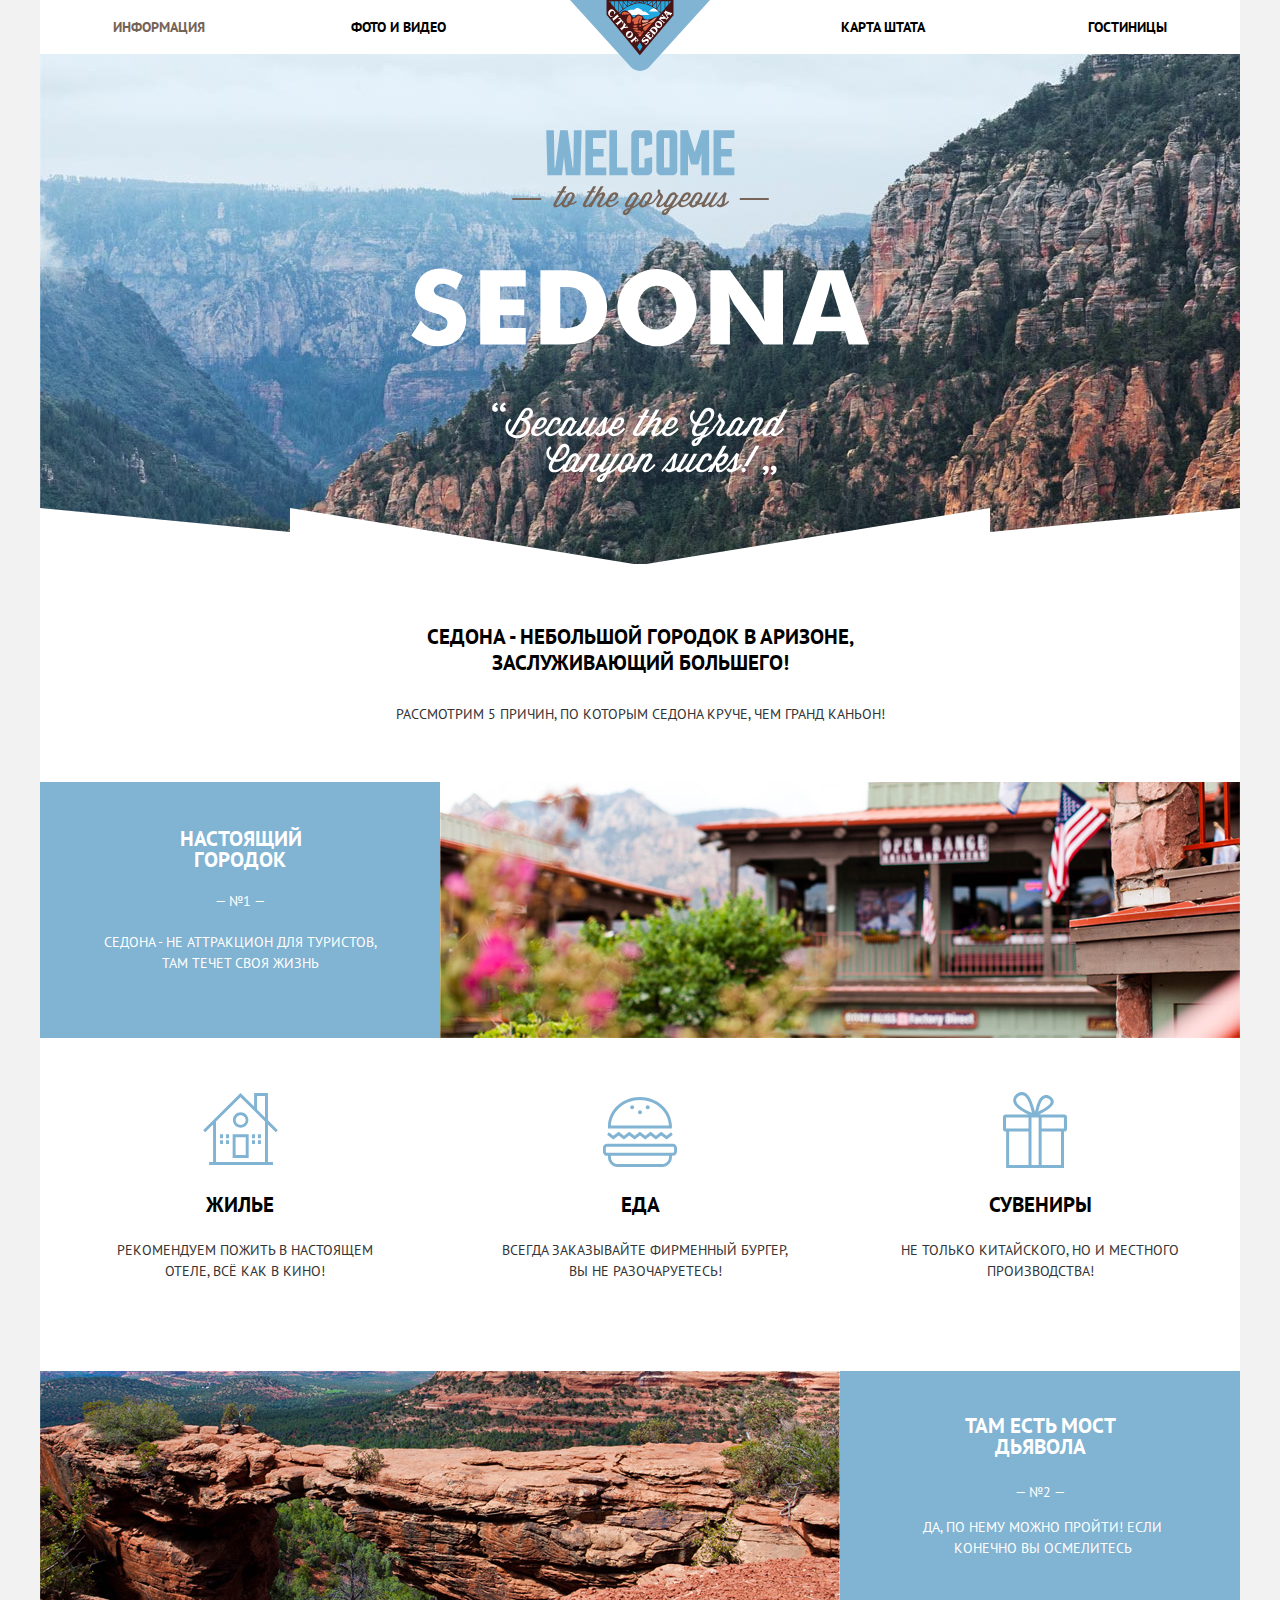
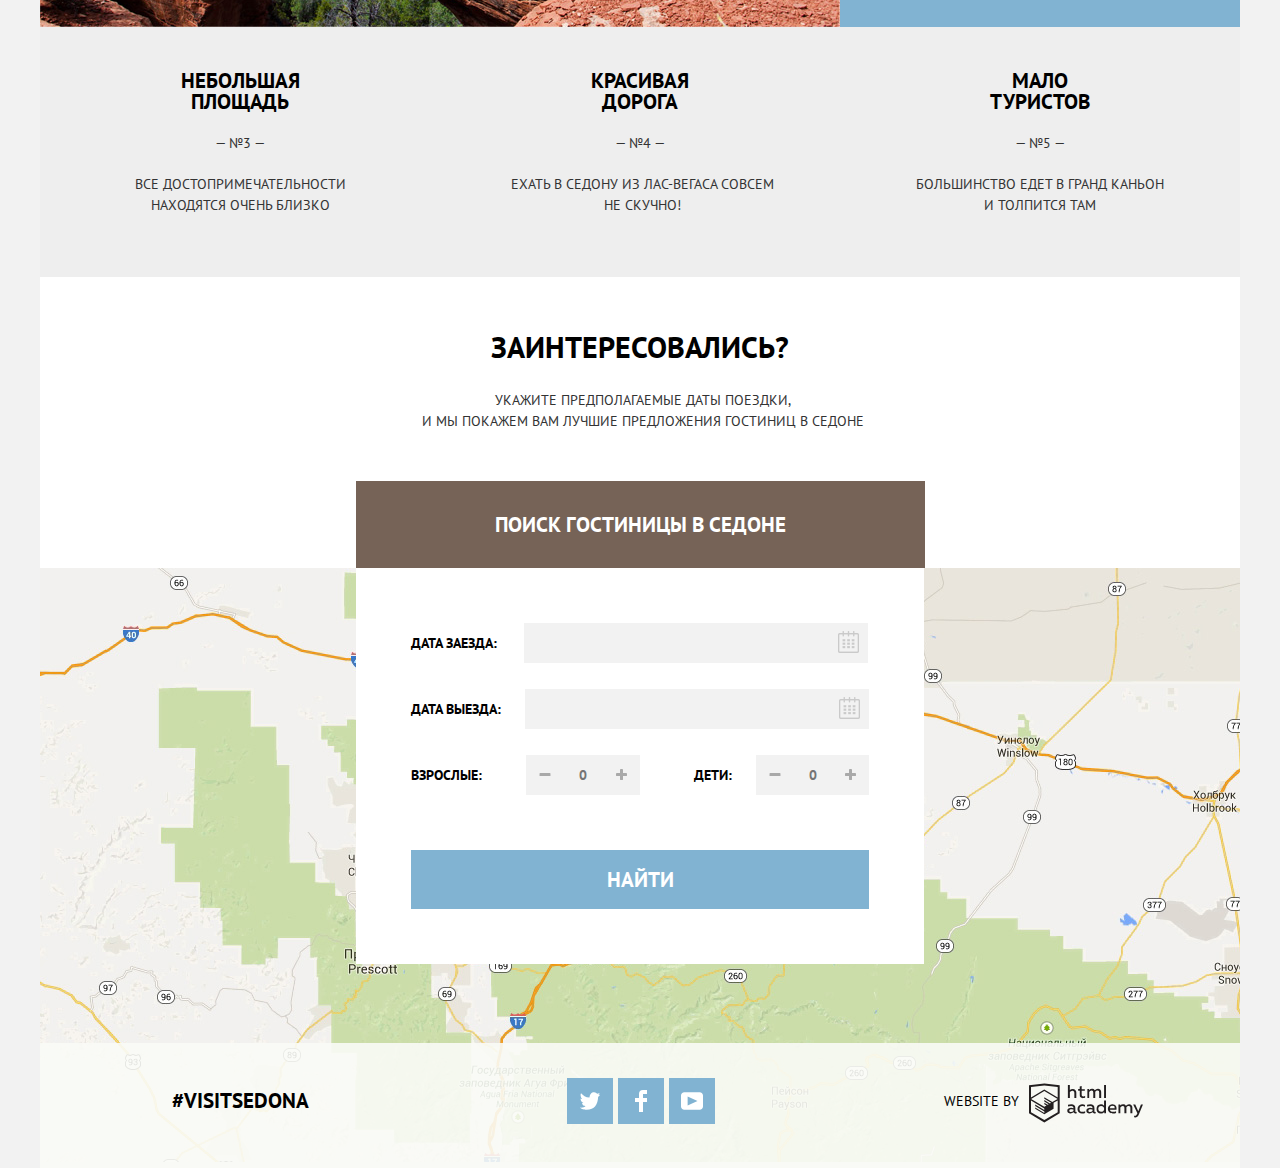
==== commit 5c449b82: "Решил проблему с переполнением контента в списке инфраструктуры" ====
--- a/index.html
+++ b/index.html
@@ -28,7 +28,7 @@
     <section class="main-photo-section">
       <h4 class="visually-hidden">Фотография Седоны</h4>
       <div class="wrapper">
-      <img src="img/intro-welcome.svg" width="459" height="353" alt="Добро пожаловать в Седону">
+        <img src="img/intro-welcome.svg" width="459" height="353" alt="Добро пожаловать в Седону">
       </div>
     </section>
     <section class="features">
--- a/css/style.css
+++ b/css/style.css
@@ -90,7 +90,7 @@
   text-align: center;
   font-size: 21px;
   line-height: 26px;
-  margin: 60px auto -15px auto;
+  margin: 63px auto -15px auto;
   width: 445px;
 }
 
@@ -228,13 +228,11 @@
   display: -webkit-box;
   display: -ms-flexbox;
   display: flex;
-  -webkit-box-pack: justify;
-  -ms-flex-pack: justify;
-  justify-content: space-between;
+  justify-content: flex-start;
   margin: 0;
   padding: 0;
   -ms-flex-wrap: wrap;
-      flex-wrap: wrap;
+  flex-wrap: wrap;
 }
 
 .infrastructure-item {
@@ -254,6 +252,7 @@
   font-size: 21px;
   line-height: 21px;
   padding-top: 5px;
+  margin-bottom: 25px;
 }
 
 .search-hotel {
@@ -269,10 +268,10 @@
 }
 
 .appointment-info {
-  margin-top: 30px;
+  margin-top: 25px;
   margin-bottom: 80px;
   width: 445px;
-  margin-left: 375px;
+  margin-left: 380px;
 }
 
 .appointment-form {
@@ -357,6 +356,7 @@
   line-height: 26px;
   padding-top: 7px;
   padding-bottom: 7px;
+  padding-left: 10px;
   -webkit-box-sizing: border-box;
   box-sizing: border-box;
   width: 344px;
@@ -760,7 +760,7 @@
   justify-content: flex-end;
   min-width: 100px;
   margin-top: 30px;
-  padding-right: 105px;
+  padding-right: 100px;
 }
 
 .hotel-rate {
@@ -857,6 +857,7 @@
   font-size: 0;
   position: relative;
   vertical-align: center;
+  margin-right: 2px;
 }
 
 .star::before {
@@ -1003,6 +1004,7 @@
   width: 290px;
   margin-right: 55px;
   margin-left: 55px;
+  margin-top: 20px;
 }
 
 .feature-city {
@@ -1012,18 +1014,18 @@
 .feature-text-bridge {
   width: 305px;
   margin-right: 55px;
-  margin-left: 55px;
+  margin-left: 50px;
 }
 
 .feature-text-places {
   width: 220px;
-  margin-left: 95px;
+  margin-left: 90px;
   margin-top: 20px;
 }
 
 .feature-text-road {
   width: 265px;
-  margin-left: 60px;
+  margin-left: 70px;
   margin-top: 20px;
 }
 
@@ -1041,18 +1043,20 @@
 
 .accomodation-text {
   width: 260px;
-  margin-bottom: 90px;
+  padding-bottom: 75px;
   margin-left: 75px;
 }
 
 .burger-text {
   width: 290px;
   margin-left: 60px;
+  padding-bottom: 75px;
 }
 
 .souvenirs-text {
   width: 280px;
   margin-left: 60px;
+  padding-bottom: 75px;
 }
 
 .accomodation-heading::before {
@@ -1135,7 +1139,7 @@
   width: 25px;
   min-height: 25px;
   top: 8px;
-  right: 10px;
+  right: 5px;
   border: none;
   background-repeat: no-repeat;
   background-color: transparent;
@@ -1205,8 +1209,9 @@
 .visitors input {
   width: 38px;
   text-align: center;
-  min-height: 38px;
+  min-height: 40px;
   margin-left: 38px;
+  padding: 0;
 }
 
 .visitors {
@@ -1328,7 +1333,7 @@
 }
 
 .appointment-item-arrival-date {
-  margin-top: 50px;
+  margin-top: 55px;
   margin-bottom: 25px;
 }
 
@@ -1457,18 +1462,21 @@
   width: 1200px;
   height: 59px;
   background-image: url(../img/polygon.svg);
-  top: 453px;
+  top: 454px;
   left: 0;
 }
 
 .main-footer-inner b {
   margin-left: 60px;
+  margin-top: 5px;
 }
 
 .main-footer-inner .footer-social {
   margin-right: 30px;
+  margin-top: 5px;
 }
 
 .main-footer-inner .footer-copyright {
   margin-right: 25px;
-}+  margin-top: 15px;
+}
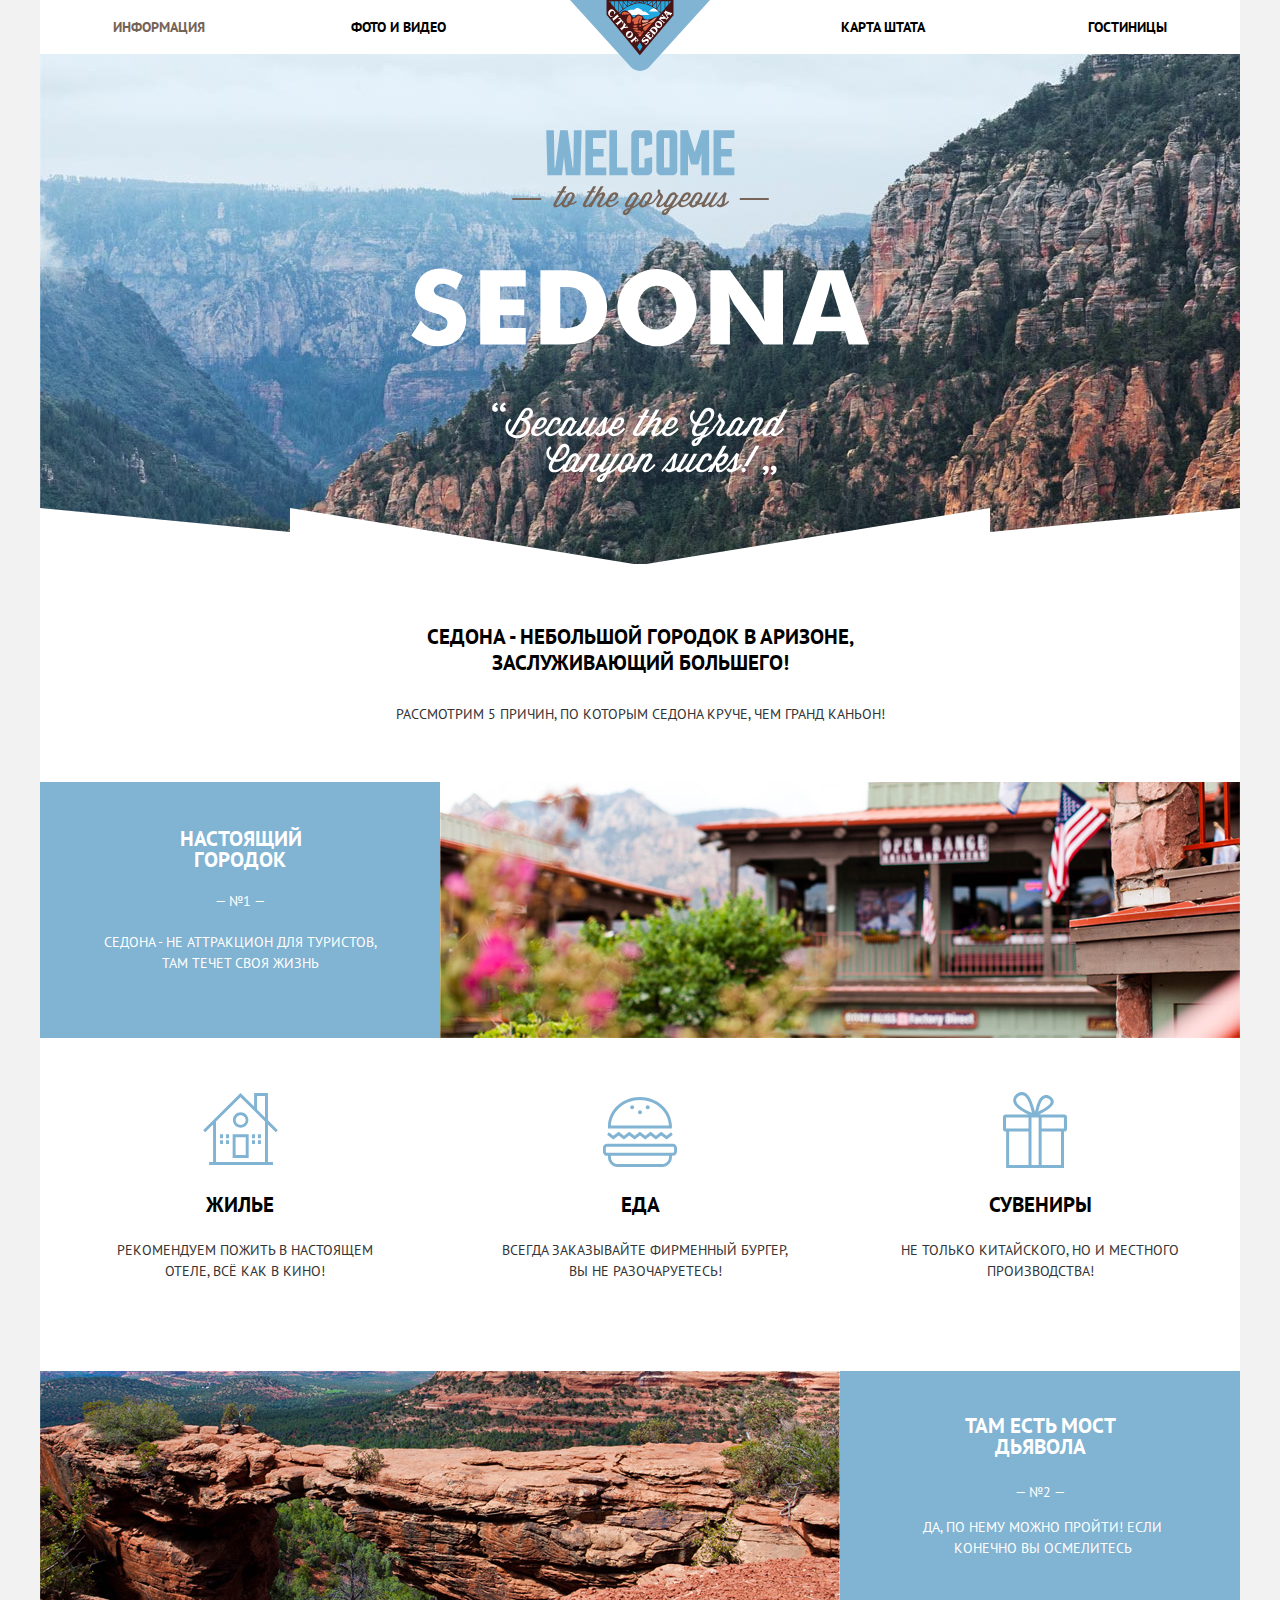
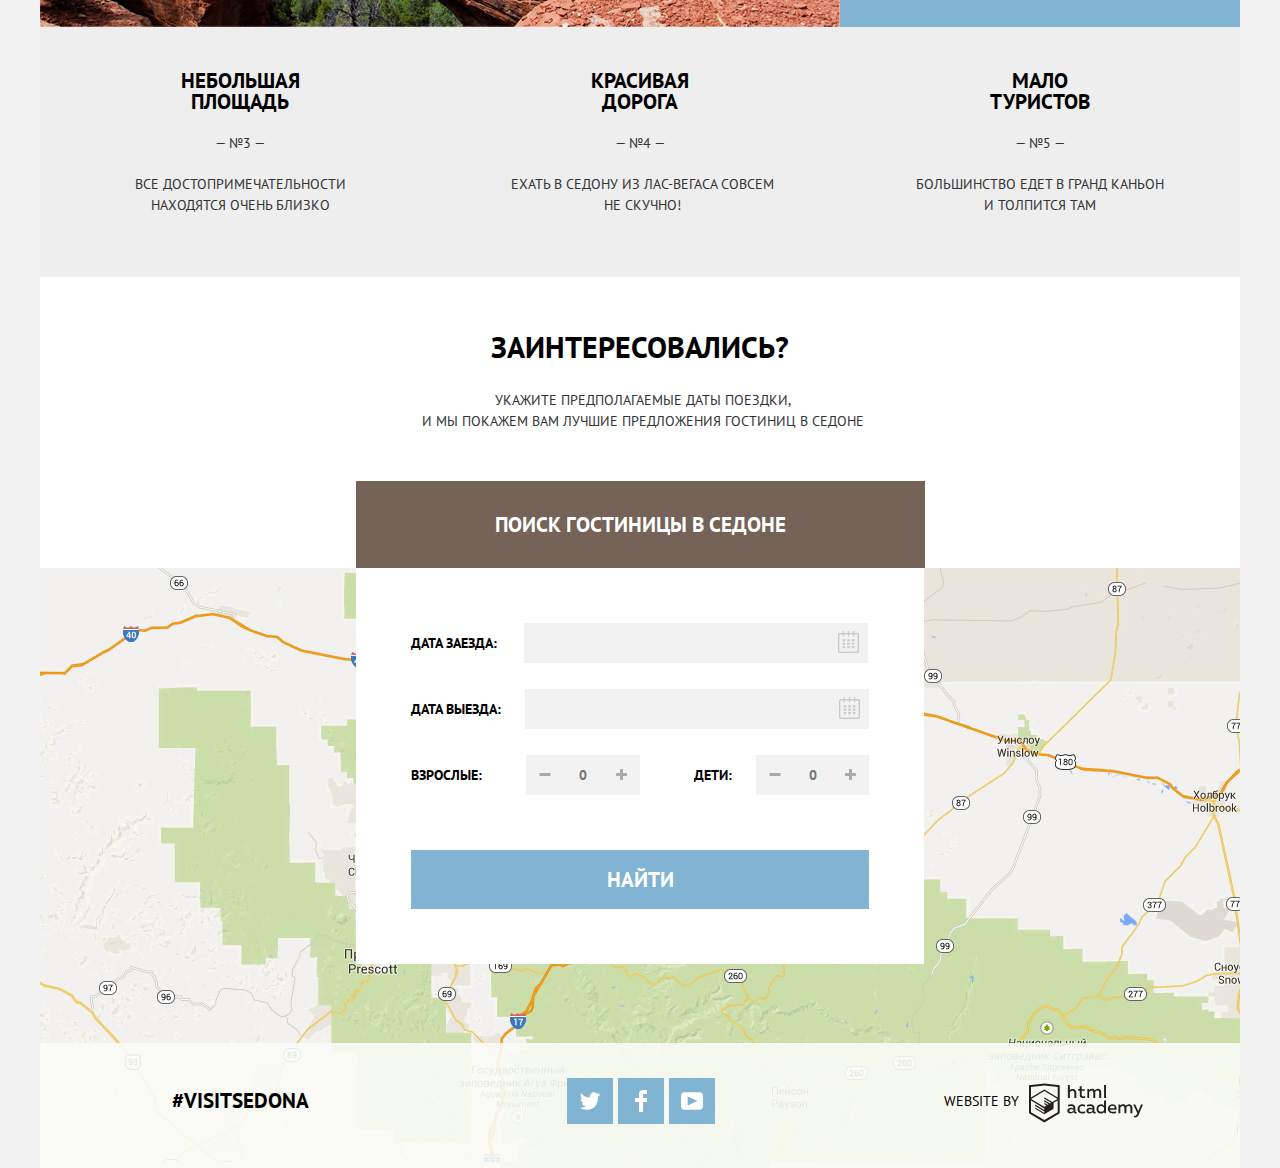
==== commit c2f4d974: "Поправил z-index'ы и задал relative для футера" ====
--- a/index.html
+++ b/index.html
@@ -132,7 +132,9 @@
     </section>
     <section class="map-section">
       <h4 class="visually-hidden">Карта Седоны</h4>
-      <img src="img/map.jpg" class="map" width="1200" height="594" alt="Карта Седоны">
+      <iframe
+        src="https://www.google.com/maps/embed?pb=!1m14!1m12!1m3!1d837404.9342197652!2d-111.80887361836645!3d34.92870225365104!2m3!1f0!2f0!3f0!3m2!1i1024!2i768!4f13.1!5e0!3m2!1sru!2slt!4v1561493719537!5m2!1sru!2slt"
+        width="1200" height="594" frameborder="0" style="border:0" allowfullscreen></iframe>
     </section>
   </main>
   <footer class="main-footer container">
--- a/css/style.css
+++ b/css/style.css
@@ -360,6 +360,7 @@
   -webkit-box-sizing: border-box;
   box-sizing: border-box;
   width: 344px;
+  min-height: 38px;
 }
 
 .appointment-item input:hover {
@@ -376,7 +377,9 @@
   width: 1200px;
   position: relative;
   margin-top: 0;
-  z-index: -10;
+  z-index: 2;
+  background-color: #f2f1ef;
+  background-image: url("../img/map.jpg");
 }
 
 .main-footer {
@@ -406,6 +409,8 @@
   margin-top: -125px;
   padding-bottom: 15px;
   padding-top: 30px;
+  z-index: 3;
+  position: relative;
 }
 
 .main-footer .footer-social {
@@ -836,7 +841,8 @@
   padding: 0;
   background: #fefefe;
   width: 1200px;
-  margin-top: -12px;
+  margin-top: -15px;
+  padding-top: 20px;
 }
 
 .filter-list {
@@ -1386,6 +1392,7 @@
   margin-top: 30px;
   -webkit-animation: wow 0.6s;
   animation: wow 0.6s;
+  z-index: 3;
 }
 
 @-webkit-keyframes shake {
@@ -1468,15 +1475,29 @@
 
 .main-footer-inner b {
   margin-left: 60px;
-  margin-top: 5px;
+  margin-bottom: 30px;
 }
 
 .main-footer-inner .footer-social {
   margin-right: 30px;
-  margin-top: 5px;
+  margin-bottom: 30px;
 }
 
 .main-footer-inner .footer-copyright {
   margin-right: 25px;
-  margin-top: 15px;
-}
+  margin-bottom: 30px;
+}
+
+.checkbox:focus + label::before {
+  outline: 1px solid#81b3d2;
+}
+
+.checkbox:focus + label {
+  outline: 1px solid #81b3d2;
+}
+
+.map-section iframe {
+  position: relative;
+  z-index: 2;
+  border: none;
+}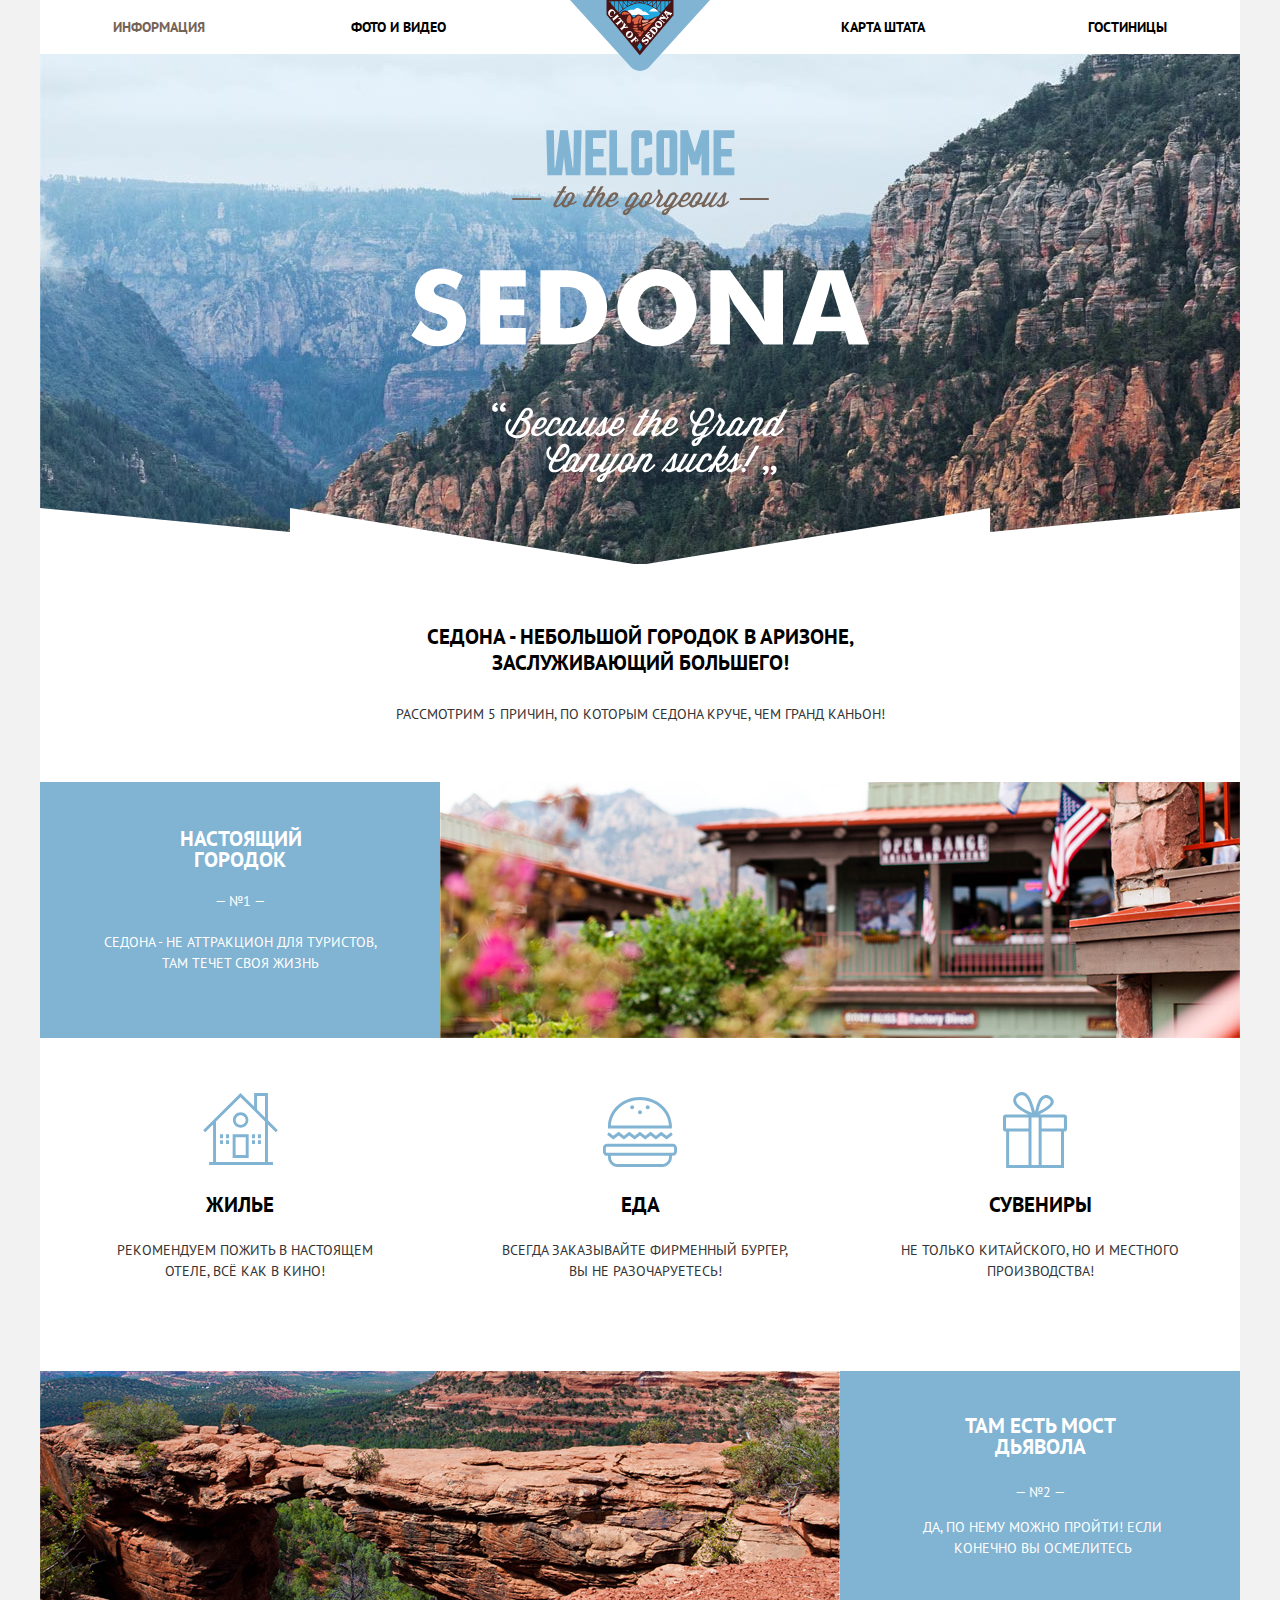
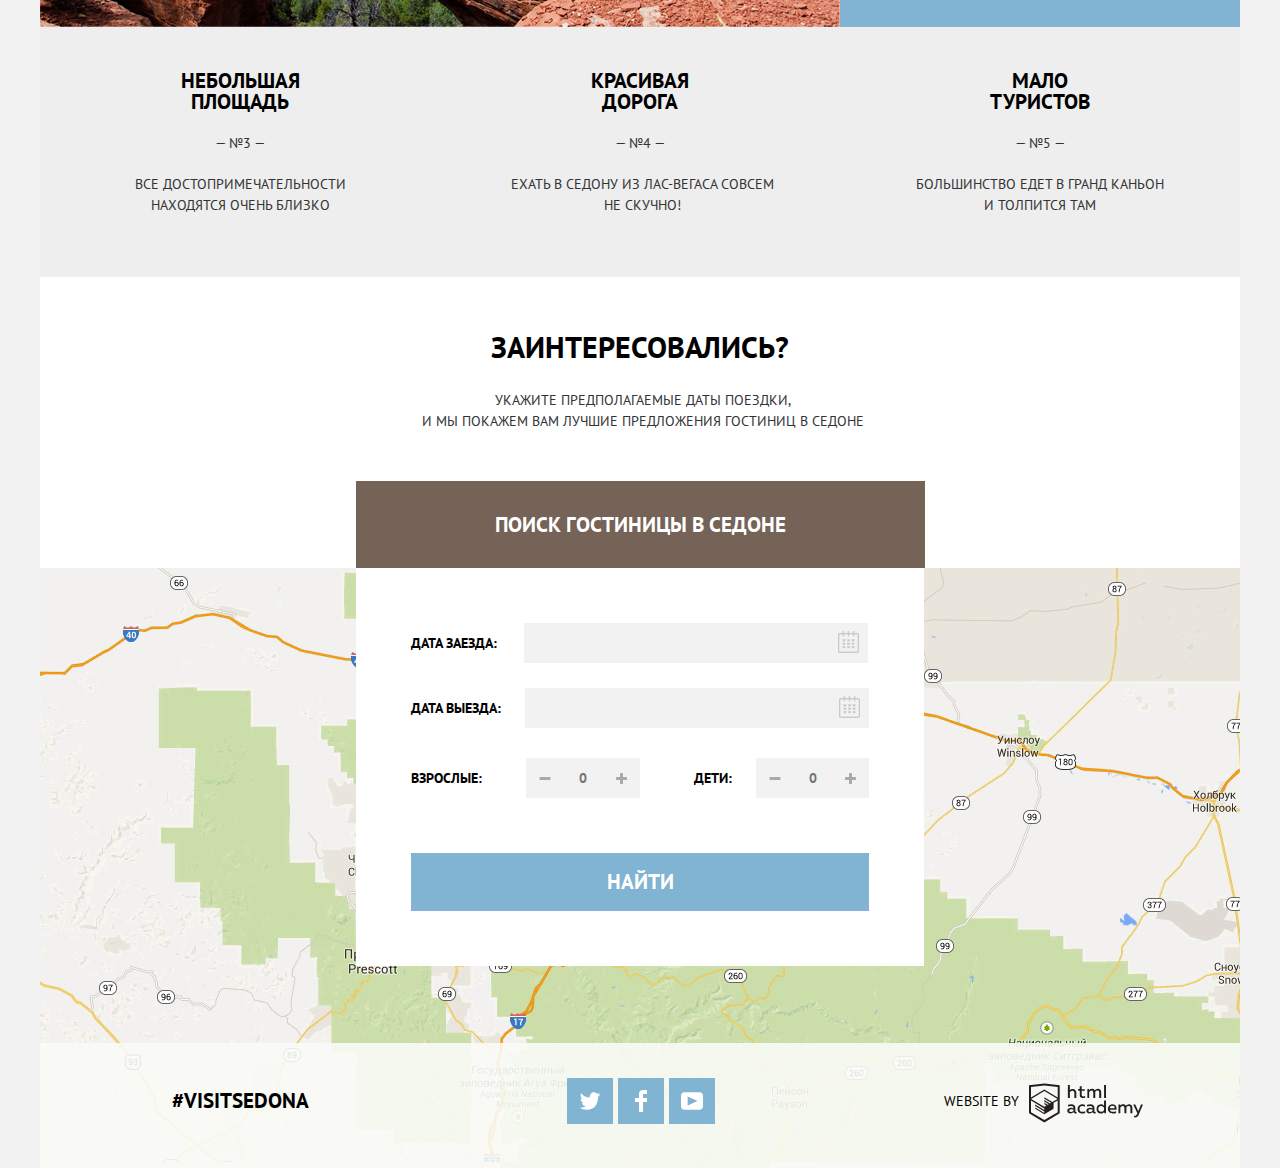
==== commit 2f188a59: "Автопрефиксер, минификаторы" ====
--- a/index.html
+++ b/index.html
@@ -6,7 +6,7 @@
   <title>HTML Academy: Седона</title>
   <link href="https://fonts.googleapis.com/css?family=PT+Sans:400,700&display=swap&subset=cyrillic" rel="stylesheet">
   <link href="css/normalize.css" rel="stylesheet">
-  <link href="css/style.css" rel="stylesheet">
+  <link href="css/style.min.css" rel="stylesheet">
 </head>
 
 <body>
@@ -134,7 +134,7 @@
       <h4 class="visually-hidden">Карта Седоны</h4>
       <iframe
         src="https://www.google.com/maps/embed?pb=!1m14!1m12!1m3!1d837404.9342197652!2d-111.80887361836645!3d34.92870225365104!2m3!1f0!2f0!3f0!3m2!1i1024!2i768!4f13.1!5e0!3m2!1sru!2slt!4v1561493719537!5m2!1sru!2slt"
-        width="1200" height="594" frameborder="0" style="border:0" allowfullscreen></iframe>
+        width="1200" height="594" style="border:0" allowfullscreen></iframe>
     </section>
   </main>
   <footer class="main-footer container">
--- a/css/style.min.css
+++ b/css/style.min.css
@@ -0,0 +1 @@
+@-webkit-keyframes wow{0%{-webkit-transform:rotate(0deg);transform:rotate(0deg)}to{-webkit-transform:rotate(360deg);transform:rotate(360deg)}}@keyframes wow{0%{-webkit-transform:translateY(-40px);transform:translateY(-40px)}to{-webkit-transform:translateY(0);transform:translateY(0)}}@-webkit-keyframes shake{0%,to{-webkit-transform:translateX(0);transform:translateX(0)}10%,30%,50%,70%,90%{-webkit-transform:translateX(-10px);transform:translateX(-10px)}20%,40%,60%,80%{-webkit-transform:translateX(10px);transform:translateX(10px)}}@keyframes shake{0%,to{-webkit-transform:translateX(0);transform:translateX(0)}10%,30%,50%,70%,90%{-webkit-transform:translateX(-10px);transform:translateX(-10px)}20%,40%,60%,80%{-webkit-transform:translateX(10px);transform:translateX(10px)}}.main-navigation,body{font-size:14px;font-weight:700}body{margin:0;font-family:"PT Sans",Arial,sens-serif;text-transform:uppercase;min-width:1200px;line-height:21px;background-color:#f2f2f2}a{text-decoration:none}img{max-width:100%;height:auto}.main-navigation{line-height:26px;color:#000;background-color:#fff;display:-webkit-box;display:-ms-flexbox;display:flex;-webkit-box-orient:horizontal;-webkit-box-direction:normal;-ms-flex-direction:row;flex-direction:row;-ms-flex-pack:distribute;justify-content:space-around;-ms-flex-wrap:nowrap;flex-wrap:nowrap;-webkit-box-align:center;-ms-flex-align:center;align-items:center;position:relative}.container{margin:0 auto;width:1200px}.site-navigation{list-style:none;margin-left:0;padding:0;display:-webkit-box;display:-ms-flexbox;display:flex;-webkit-box-orient:horizontal;-webkit-box-direction:normal;-ms-flex-direction:row;flex-direction:row;width:100%;-ms-flex-pack:distribute;justify-content:space-around}.site-navigation li:nth-child(2){margin-right:250px}.site-navigation li:nth-child(3){margin-right:17px}.site-navigation a{color:#000}.main-header-logo{z-index:10;top:0;position:absolute;left:530px}.features{margin-top:-218px}.features-text-main{text-align:center;font-size:21px;line-height:26px;margin:63px auto -15px;width:445px}.features-text{background-color:#fff;display:inline-block;width:1200px;vertical-align:center}.features-text-p{text-align:center;font-size:14px;line-height:26px;margin-top:40px;margin-bottom:55px}.feature-bridge{width:400px}.feature-with-photo{background-color:#81b3d2}.feature-item-no-photo,.feature-with-photo,.features-list{margin:0;padding:0;display:-webkit-box;display:-ms-flexbox;display:flex}.features-list{list-style:none;-ms-flex-wrap:wrap;flex-wrap:wrap;text-align:center}.feature-item-no-photo,.feature-with-photo{min-height:250px;-webkit-box-align:center;-ms-flex-align:center;align-items:center;width:1200px}.feature-item-no-photo{background-color:#eee;-webkit-box-pack:justify;-ms-flex-pack:justify;justify-content:space-between;width:400px;-webkit-box-ordinal-group:5;-ms-flex-order:4;order:4}.feature-item h3{font-size:21px;line-height:21px}.feature-item-no-photo h3,.feature-with-photo h3{width:120px;margin-left:140px;font-size:21px;line-height:21px}.road,.square,.tourists{margin-top:-25px}.feature-with-photo h3,.feature-with-photo p,.feature-with-photo span{color:#fff;text-align:center}.feature-bridge h3{width:151px;margin:-10px auto 25px}.thin-text{color:#333;font-weight:400}.features li:nth-child(1){-webkit-box-ordinal-group:2;-ms-flex-order:1;order:1}.features li:nth-child(6){-webkit-box-ordinal-group:3;-ms-flex-order:2;order:2}.features li:nth-child(2){-webkit-box-ordinal-group:4;-ms-flex-order:3;order:3}.infrastructure-list{list-style:none;display:-webkit-box;display:-ms-flexbox;display:flex;-webkit-box-pack:start;-ms-flex-pack:start;justify-content:flex-start;margin:0;padding:0;-ms-flex-wrap:wrap;flex-wrap:wrap}.infrastructure-item,.search-hotel{text-align:center;background-color:#fff}.infrastructure-item{font-size:14px;line-height:21px;-webkit-box-ordinal-group:4;-ms-flex-order:3;order:3;width:400px;padding:130px 0 0;position:relative}.infrastructure-item h3{font-size:21px;line-height:21px;padding-top:5px;margin-bottom:25px}.search-hotel{padding-top:52px;padding-bottom:30px}.search-hotel b{font-size:30px;line-height:36px}.appointment-info{margin-top:25px;margin-bottom:80px;width:445px;margin-left:380px}.appointment-form{background:#fff;width:568px;margin:0 auto;min-height:396px;display:-webkit-box;display:-ms-flexbox;display:flex;-ms-flex-wrap:wrap;flex-wrap:wrap;-webkit-box-pack:justify;-ms-flex-pack:justify;justify-content:space-between}.button{font:inherit;vertical-align:middle;text-transform:uppercase;text-align:center;border:0}.activate-form-btn{width:568px;background-color:#766357;color:#fff;font-size:21px;text-align:center;line-height:26px;margin:0 auto;padding:30px 139px}.activate-form-btn:focus,.activate-form-btn:hover{background-color:#604e43}.activate-form-btn:active{background-color:#503e33;color:#928a85}.button-form{width:460px;min-height:58px;background-color:#81b3d2;text-transform:uppercase;font-size:21px;font-weight:700;font-style:normal;font-stretch:normal;line-height:26px;letter-spacing:normal;text-align:center;color:#fff;margin:55px}.button-form:focus,.button-form:hover{background-color:#669ec0}.button-form:active{color:#94b9d2;background-color:#5496bd}.appointment-item input{font:inherit;background-color:#f2f2f2;border:0;font-size:14px;line-height:26px;padding-top:7px;padding-bottom:7px;padding-left:10px;-webkit-box-sizing:border-box;box-sizing:border-box;width:344px;min-height:38px}.appointment-item input:hover{background-color:#ebebeb}.appointment-item input:focus{background-color:#fff;outline:2px solid #e5e5e5}.map-section{width:1200px;position:relative;margin:0 auto;z-index:2;background-color:#f2f1ef;background-image:url(../img/map.jpg)}.main-footer,.social-button{display:-webkit-box;display:-ms-flexbox;display:flex;-webkit-box-orient:horizontal;-webkit-box-direction:normal;-ms-flex-direction:row;flex-direction:row;-webkit-box-align:center;-ms-flex-align:center;align-items:center}.main-footer{color:#000;background-color:rgba(249,251,246,.9);background-position:0 0;background-repeat:no-repeat;-ms-flex-wrap:nowrap;flex-wrap:nowrap;-webkit-box-sizing:border-box;box-sizing:border-box;margin:-125px auto auto;padding:30px 25px 15px;z-index:3;position:relative;width:1200px;-ms-flex-pack:distribute;justify-content:space-around}.main-footer .footer-social{margin-bottom:25px;margin-right:20px;margin-left:115px}.social-button{width:46px;height:46px;background-color:#81b3d2;margin-right:5px;-webkit-box-pack:center;-ms-flex-pack:center;justify-content:center}.social-button:focus,.social-button:hover{background-color:#669ec0}.social-button:active{background-color:#5496bd}.social-button:active path{fill:#88b6d1}.footer-copyright,.footer-social{display:-webkit-box;display:-ms-flexbox;display:flex;-webkit-box-align:center;-ms-flex-align:center;align-items:center}.main-footer b{font-size:21px;line-height:26px;margin-left:35px;margin-bottom:25px}.footer-copyright{margin-left:60px;margin-top:10px}.footer-copyright span{font-size:14px;line-height:26px;font-weight:400;vertical-align:middle;margin-right:10px;margin-bottom:20px}.footer-copyright a{margin-bottom:10px}.academy-logo:focus path,.academy-logo:hover path{fill:#81b3d2}.academy-logo:active path{fill:#bdbbbc}.visually-hidden{position:absolute;clip:rect(0 0 0 0);width:1px;height:1px;margin:-1px}.filter{display:-webkit-box;display:-ms-flexbox;display:flex;-ms-flex-pack:distribute;justify-content:space-around;-ms-flex-wrap:wrap;flex-wrap:wrap}.filter ul{list-style:none;margin-left:-15px}.filters{background:url(../img/background-filter.jpg) #436b8e;min-height:160px;padding-top:25px}.filter fieldset{border:0;margin-left:35px}.fieldsets{display:-webkit-box;display:-ms-flexbox;display:flex;-webkit-box-pack:justify;-ms-flex-pack:justify;justify-content:space-between;margin-left:30px;margin-right:auto;width:450px;margin-top:3px}.filter legend{font-size:16px;line-height:21px;color:#fff}.filter-option label{font-size:14px;line-height:21px;display:inline-block;padding:8px 0;position:relative;vertical-align:center}.filter-option{position:relative;margin-left:15px;margin-top:8px}.filter-option label,.price-control label{color:#fff;font-weight:400}.price-control{border:2px solid #fff;padding:10px 50px 10px 64px}.main-navigation a:hover{color:#cadeeb}.main-navigation a:focus{color:#cadeeb}.main-navigation a:active{color:#cacaca}.site-navigation-current a{color:#766357}.filter-input:disabled+label{color:#000;opacity:.5}.button-form-filter{background-color:transparent;border:2px solid #fff;color:#fff;padding:10px 30px;margin-top:55px;margin-left:130px;font-size:14px;line-height:26px;text-transform:uppercase;margin-bottom:33px}.button-form-filter:hover{background-color:#fff;color:#000;border:0;padding:12px 32px}.sort-find{font-size:21px;line-height:26px;font-weight:700;margin-left:73px}.passive-sort,.sort-title{font-size:12px;line-height:18px;font-weight:400}.sort-title{margin-top:-40px;margin-left:237px}.passive-sort{color:#cacaca;border-bottom:1px dotted #81b3d2}.item-title:hover h3,.passive-sort:hover{color:#81b3d2}.passive-sort:focus{color:#000;border:0}.passive-sort:active{color:#81b3d2;border:0}.sort ul{list-style:none;padding:0;display:-webkit-box;display:-ms-flexbox;display:flex;-ms-flex-wrap:wrap;flex-wrap:wrap;text-align:center;margin:-32px 0 0 350px}.sort{background:#fff;padding-top:11px;padding-bottom:14px}.catalog h3{font-size:21px;line-height:26px;font-weight:700;color:#000;margin:0 auto}.text-about-hotel{padding:25px 0;margin-left:-8px}.buttons-hotels{margin-top:15px}.catalog-item,.catalog-item-price{display:-webkit-box;display:-ms-flexbox;display:flex}.catalog-item{border:1px solid #e5e5e5;border-left:none;border-right:none;padding-left:30px}.catalog-item-price{margin-top:7px}.catalog-item-image{padding:30px 40px}.catalog-item:nth-child(2),.catalog-item:nth-child(3){border-top:none;margin-top:-8px;padding-top:2px}.catalog-category,.catalog-price{font-size:14px;line-height:21px;font-weight:400;color:#333;width:120px}.catalog-price{margin-left:-3px}.catalog ul{list-style:none}.catalog{background:#fff;padding:1px;margin-top:0}.catalog-list{padding:0}.catalog-item-rate{margin-top:50px;padding-right:100px}.hotel-rate,.hotel-stars{display:-webkit-box;display:-ms-flexbox;display:flex}.hotel-stars{-webkit-box-pack:end;-ms-flex-pack:end;justify-content:flex-end;min-width:100px;margin-top:30px;padding-right:100px}.hotel-rate{margin-left:auto;text-align:right;-webkit-box-orient:vertical;-webkit-box-direction:normal;-ms-flex-direction:column;flex-direction:column;margin-right:-35px}.button-more,.rate{font-size:14px;line-height:21px;font-weight:400;color:#727272;background-color:#f2f2f2;padding:4px 16px}.button-more{background-color:#81b3d2;color:#fff;font-weight:700}.button-more:hover{background-color:#669ec0}.button-more:focus{background-color:#5496bd;color:#85b0cd}.button-book{background-color:#766357;color:#fff;font-size:14px;line-height:21px;font-weight:700;padding:4px 16px;margin-left:5px}.button-book:hover{background-color:#604e43}.button-book:focus{background-color:#503e33;color:#928a85}.item-title:active h3{color:#cacaca}.main-footer-inner{min-height:120px;background:#fefefe;width:1200px;margin:-15px auto 0;padding:20px 0 0}.filter-list{margin:0;padding:0;display:-webkit-box;display:-ms-flexbox;display:flex;-ms-flex-wrap:wrap;flex-wrap:wrap;text-align:center}.star,.star::before{width:22px;min-height:20px}.star{display:inline-block;font-size:0;vertical-align:center;margin-right:2px;position:relative}.star::before{content:"";position:absolute;left:0;background-image:url(../img/star.svg);background-repeat:no-repeat}.filter-range{width:330px;color:#fff;text-transform:uppercase;margin-left:auto;margin-right:55px}.filter-range-title{margin-bottom:9px;font-weight:600;font-size:16px;line-height:21px;margin-top:3px}.price-controls{position:relative;height:36px;margin-bottom:20px;font-size:0;border:2px solid #fff;border-radius:2px;width:310px}.price-controls::after{content:"";position:absolute;top:50%;left:50%;width:2px;height:22px;background:#fff;-webkit-transform:translate(-50%,-50%);-ms-transform:translate(-50%,-50%);transform:translate(-50%,-50%)}.price-controls label{display:inline-block;font-size:14px;line-height:38px;vertical-align:top;cursor:pointer;font-weight:400}.price-controls .min-price{width:90px;padding-left:65px}.price-controls .max-price{width:90px;padding-left:50px}.price-controls input{width:50px;margin:0;height:30px;color:inherit;font:inherit;background:0 0;border:0}.range-controls{position:relative;margin-bottom:32px}.range-controls .scale{height:2px;background:rgba(255,255,255,.3);width:314px}.range-controls .bar{width:80%;height:2px;background:#fff}.range-toggle{position:absolute;top:-9px;width:4px;height:4px;background:#ababab;border:8px solid #fff;border-radius:50%;-webkit-box-shadow:0 2px 1px 0 rgba(0,1,1,.2);box-shadow:0 2px 1px 0 rgba(0,1,1,.2);cursor:pointer}.range-toggle:hover{background:#1c4f80}.range-toggle-min{left:0}.range-toggle-max{left:75%}.btn-transparent{display:block;padding:6px 35px;font-size:14px;line-height:21px;color:#fff;text-transform:uppercase;background:0 0;border:2px solid #fff;border-radius:2px;cursor:pointer;margin:0 110px 0 auto}.btn-transparent:hover{color:#000;background:#fff}.feature-text-sedona{width:290px;margin-right:55px;margin-left:55px;margin-top:20px}.feature-city{margin-bottom:25px}.feature-text-bridge{width:305px;margin-right:55px;margin-left:50px}.feature-text-places{width:220px;margin-left:90px;margin-top:20px}.feature-text-road{width:265px;margin-left:70px;margin-top:20px}.feature-text-canyon{width:250px;margin-left:75px;margin-top:20px}.road,.square,.tourists{width:400px}.accomodation-text{width:260px;padding-bottom:75px;margin-left:75px}.burger-text,.souvenirs-text{width:290px;margin-left:60px;padding-bottom:75px}.souvenirs-text{width:280px}.accomodation-heading::before,.food-heading::before,.souvenirs-heading::before{content:"";position:absolute;background-image:url(../img/icon-1.svg);background-repeat:no-repeat;width:80px;min-height:80px;top:55px;left:163px}.food-heading::before,.souvenirs-heading::before{background-image:url(../img/icon-3.svg);top:59px}.souvenirs-heading::before{background-image:url(../img/icon-2.svg);top:54px}.filter-option label::before{position:absolute;z-index:1;width:19px;height:19px;content:"";border:2px solid #fff;border-radius:4px;left:-40px}input[type=checkbox]:disabled+label::before{border-color:#5c5e5f}.filter-option input[type=checkbox]:checked+label::after{position:absolute;z-index:1;content:"";border:4px solid #fff;width:17px;height:8px;border-top-style:none;border-right-style:none;-webkit-transform:rotate(-45deg);-ms-transform:rotate(-45deg);transform:rotate(-45deg);left:-36px;top:8px}input[type=checkbox]:disabled:checked+label::after{border-color:#5c5e5f}.rate-sort,.type-sort{margin-left:30px}.calendar-btn-in,.calendar-btn-out{background-image:url(../img/calendar.png);position:absolute;width:25px;min-height:25px;top:8px;right:5px;border:0;background-repeat:no-repeat;background-color:transparent}.calendar-btn-in:active,.calendar-btn-in:hover,.calendar-btn-out:active,.calendar-btn-out:hover{background-image:url(../img/calendar.svg);background-repeat:no-repeat;background-color:transparent;border:0}.calendar-btn-in:active,.calendar-btn-out:active{background-image:url(../img/calendar-active.png)}.appointment-item{position:relative;padding-left:55px;padding-top:0;padding-bottom:0;margin:0 auto 0 0}.sort-arrows{position:relative}.sort-arrow-down::after,.sort-arrow-up::after{content:"";position:absolute;border:6px solid transparent;border-top:12px solid #cacaca}.sort-arrow-down::after{-webkit-transform:rotate(180deg);-ms-transform:rotate(180deg);transform:rotate(180deg);right:95px;bottom:5px}.sort-arrow-up::after{right:70px;bottom:-1px}.sort-arrow-down:hover:after,.sort-arrow-up:hover:after{border-top:12px solid #000}.sort-arrow-down:active:after,.sort-arrow-up:active:after{border-top:12px solid #81b3d2}.visitors input{width:38px;text-align:center;min-height:40px;margin-left:38px;padding:0}.btn-minus-children,.btn-plus-children,.visitors{display:-webkit-box;display:-ms-flexbox;display:flex}.visitors{-ms-flex-wrap:nowrap;flex-wrap:nowrap;margin:25px 0 0}.btn-minus-children,.btn-plus-children{position:absolute;content:"";width:38px;min-height:38px;border:0;top:0;background:0 0;cursor:pointer}.btn-plus-children{left:192px}.btn-minus-children{right:38px}.appointment-item-children{margin-left:37px}.btn-minus:hover{background-image:url(../img/minus-hover.png)}.btn-plus:hover{background-image:url(../img/plus-hover.png)}.btn-minus:active{background-image:url(../img/minus-active.png)}.btn-plus:active{background-image:url(../img/plus-active.png)}.counter input{width:10px}.btn-minus-adults,.btn-plus-adults{position:absolute;content:"";width:38px;min-height:38px;border:0;display:-webkit-box;display:-ms-flexbox;display:flex;top:0;background:0 0;cursor:pointer}.btn-plus-adults{left:246px}.btn-minus-adults{right:38px}.btn-minus,.btn-plus{background-image:url(../img/plus.png);background-repeat:no-repeat;background-position:50% 50%;background-color:#f2f2f2;min-height:40px}.btn-minus{background-image:url(../img/minus.png)}.date-window{width:330px}.appointment-item label{margin-right:20px}.appointment-item-arrival-date{margin-top:55px;margin-bottom:25px}.appointment-item-arrival-date label{margin-right:23px}.appointment-item-adults label{margin-right:40px}.main-photo-polygon,.wrapper::after{position:absolute;top:400px}.no-form,.search-form{-webkit-animation:wow .6s;animation:wow .6s}.no-form{display:none}.search-form{position:absolute;margin-left:316px;margin-top:30px;z-index:3}.modal-error{-webkit-animation:shake .6s;animation:shake .6s}.wrapper{position:relative;height:434px;margin-bottom:215px;background-color:#dbe9f2;background-image:url(../img/background.jpg);background-position:0 -55px;padding-top:76px;text-align:center}.wrapper::after{content:" ";width:1200px;height:59px;background-image:url(../img/polygon.svg);top:454px;left:0}.main-footer-inner b{margin-left:60px;margin-bottom:35px}.main-footer-inner .footer-social{margin-right:30px;margin-bottom:30px}.main-footer-inner .footer-copyright{margin-right:25px;margin-bottom:25px}.checkbox:focus+label::before{outline:1px solid#81b3d2}.checkbox:focus+label{outline:1px solid #81b3d2}.map-section iframe{position:relative;z-index:2;border:0}.appointment-item-adults,.appointment-item-children{margin-top:5px}